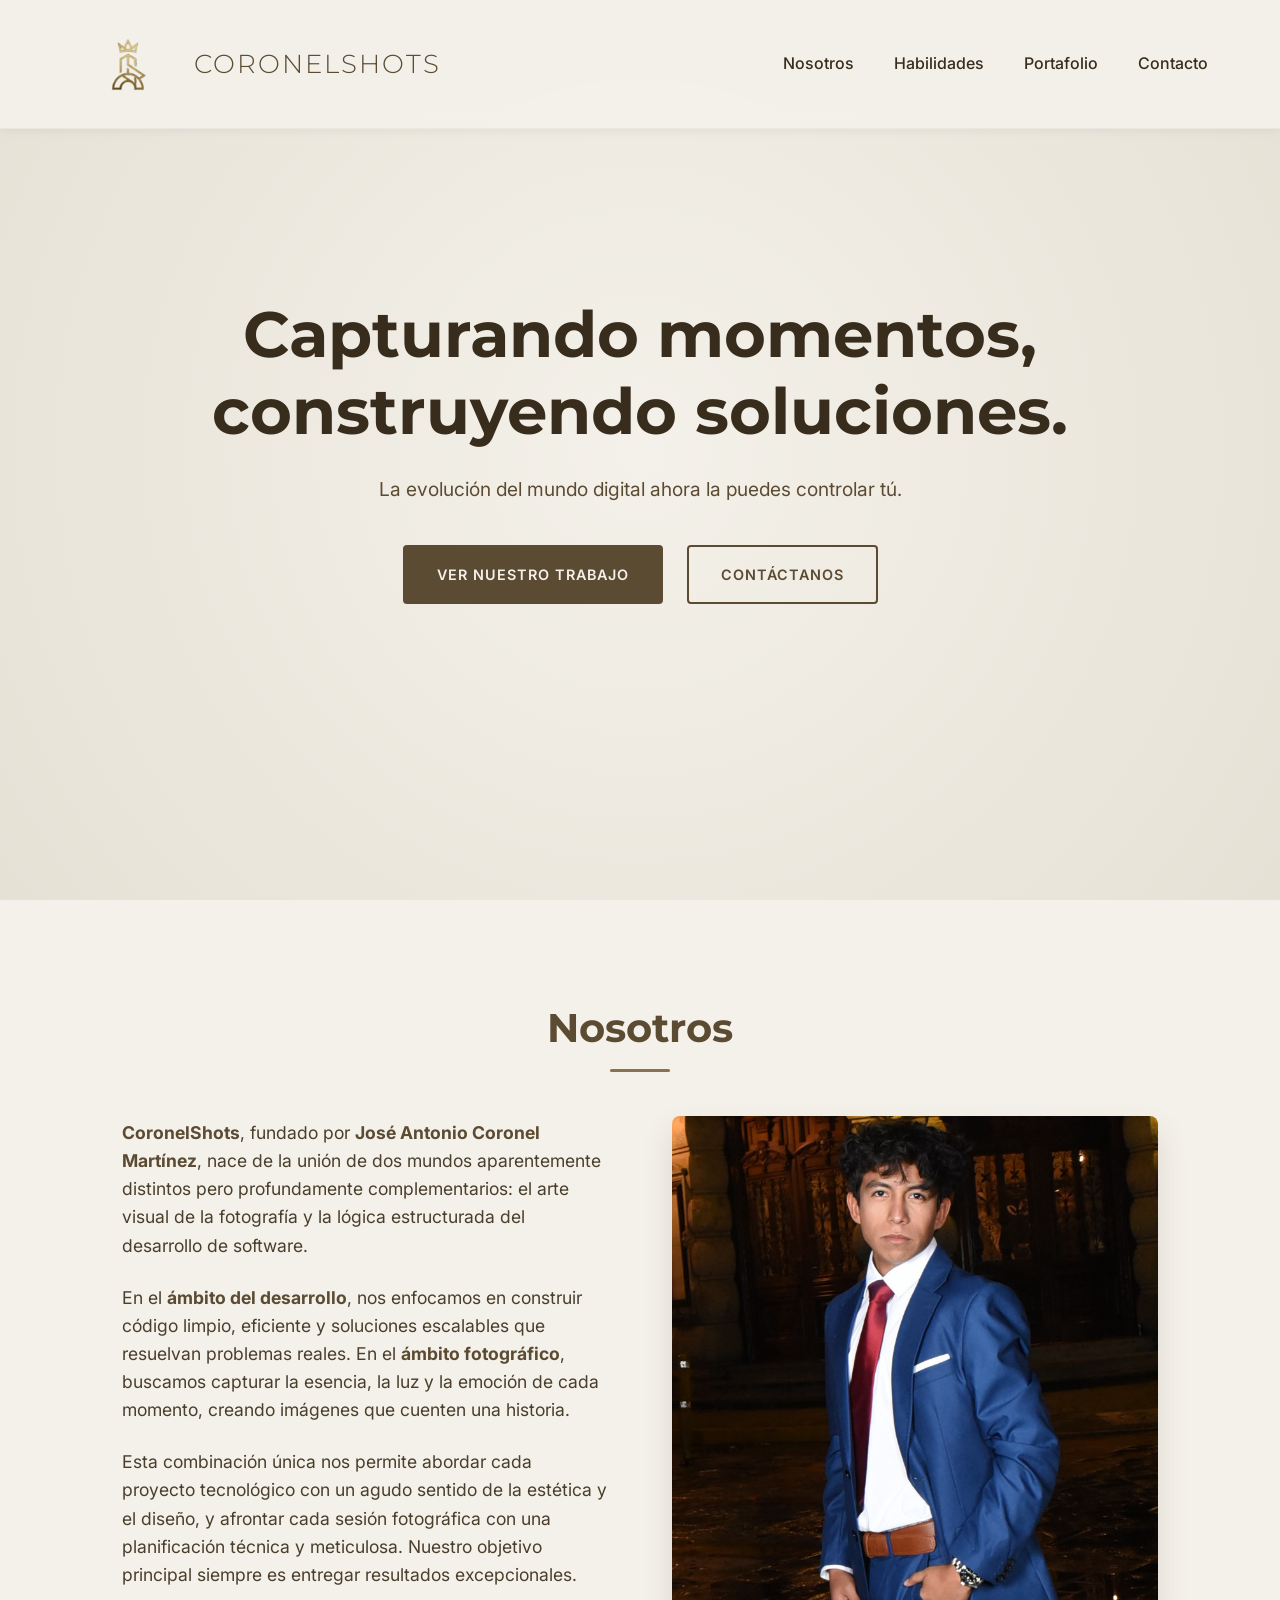
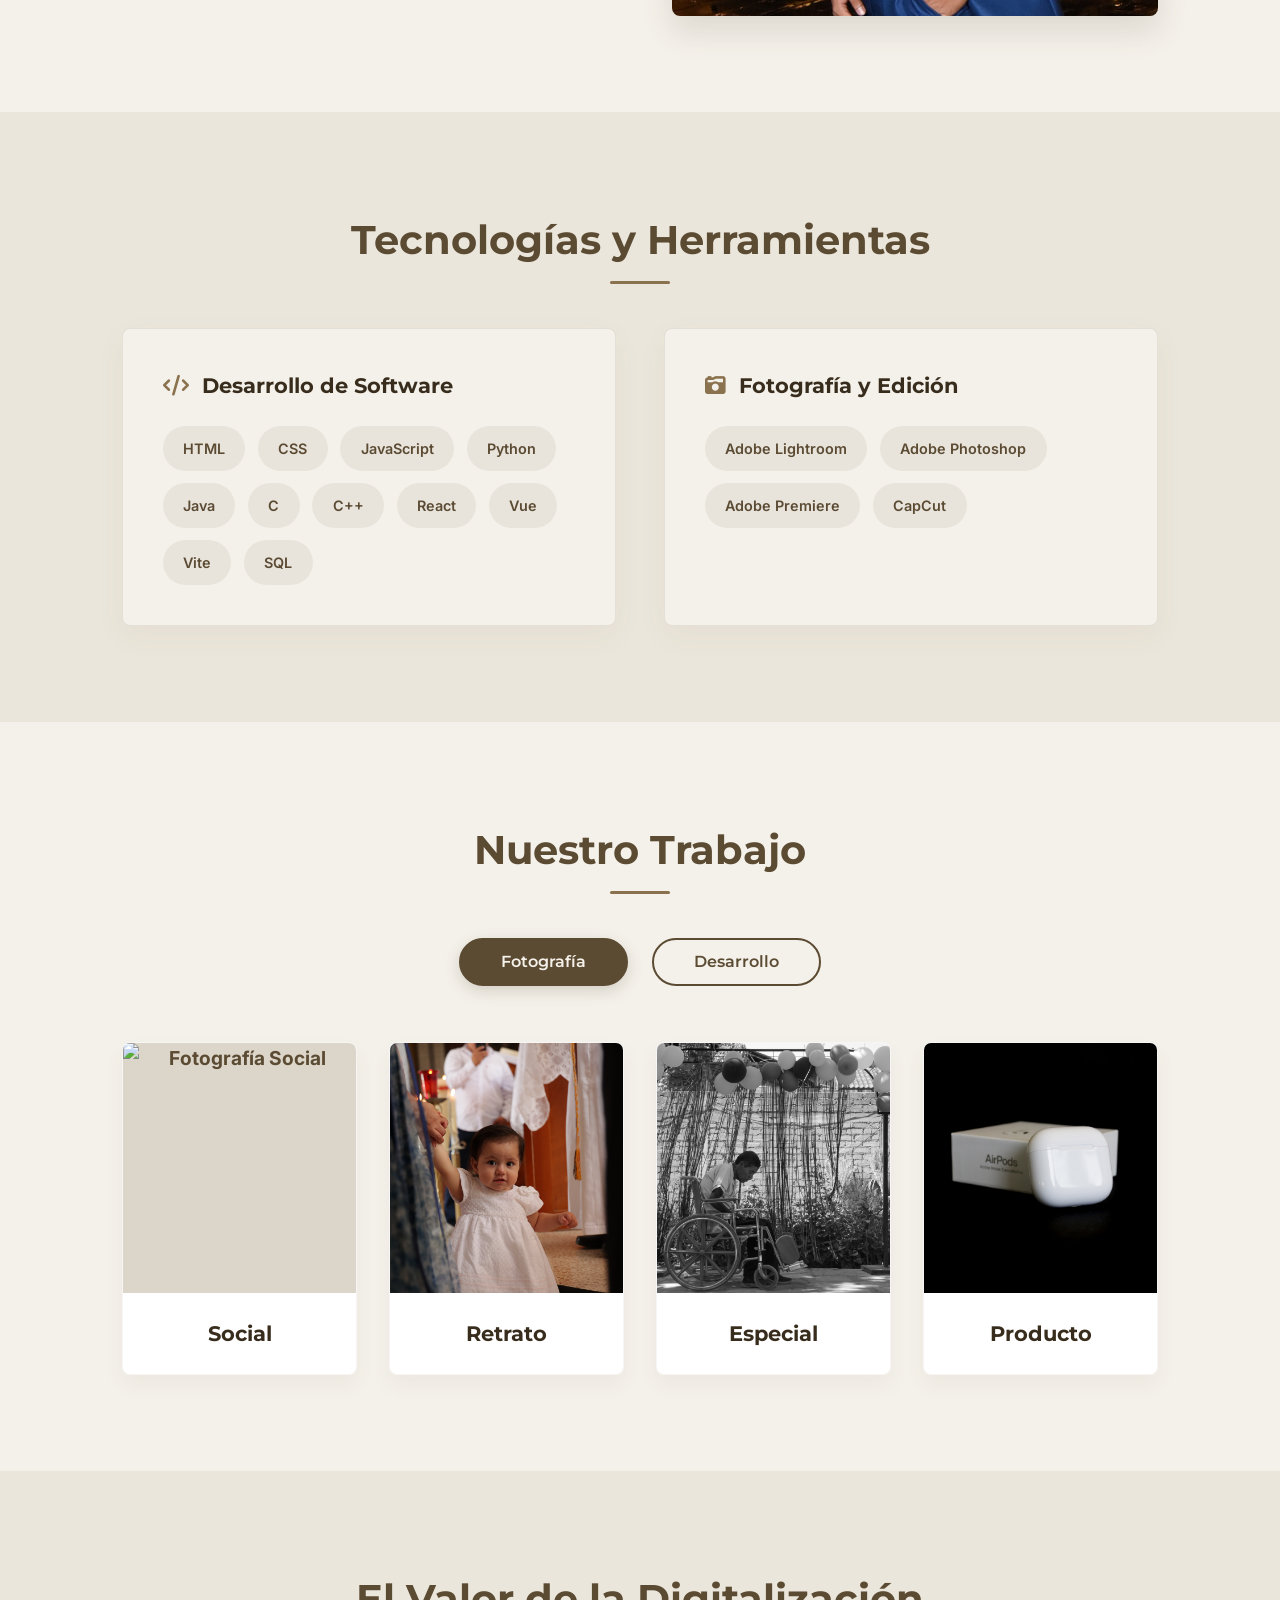
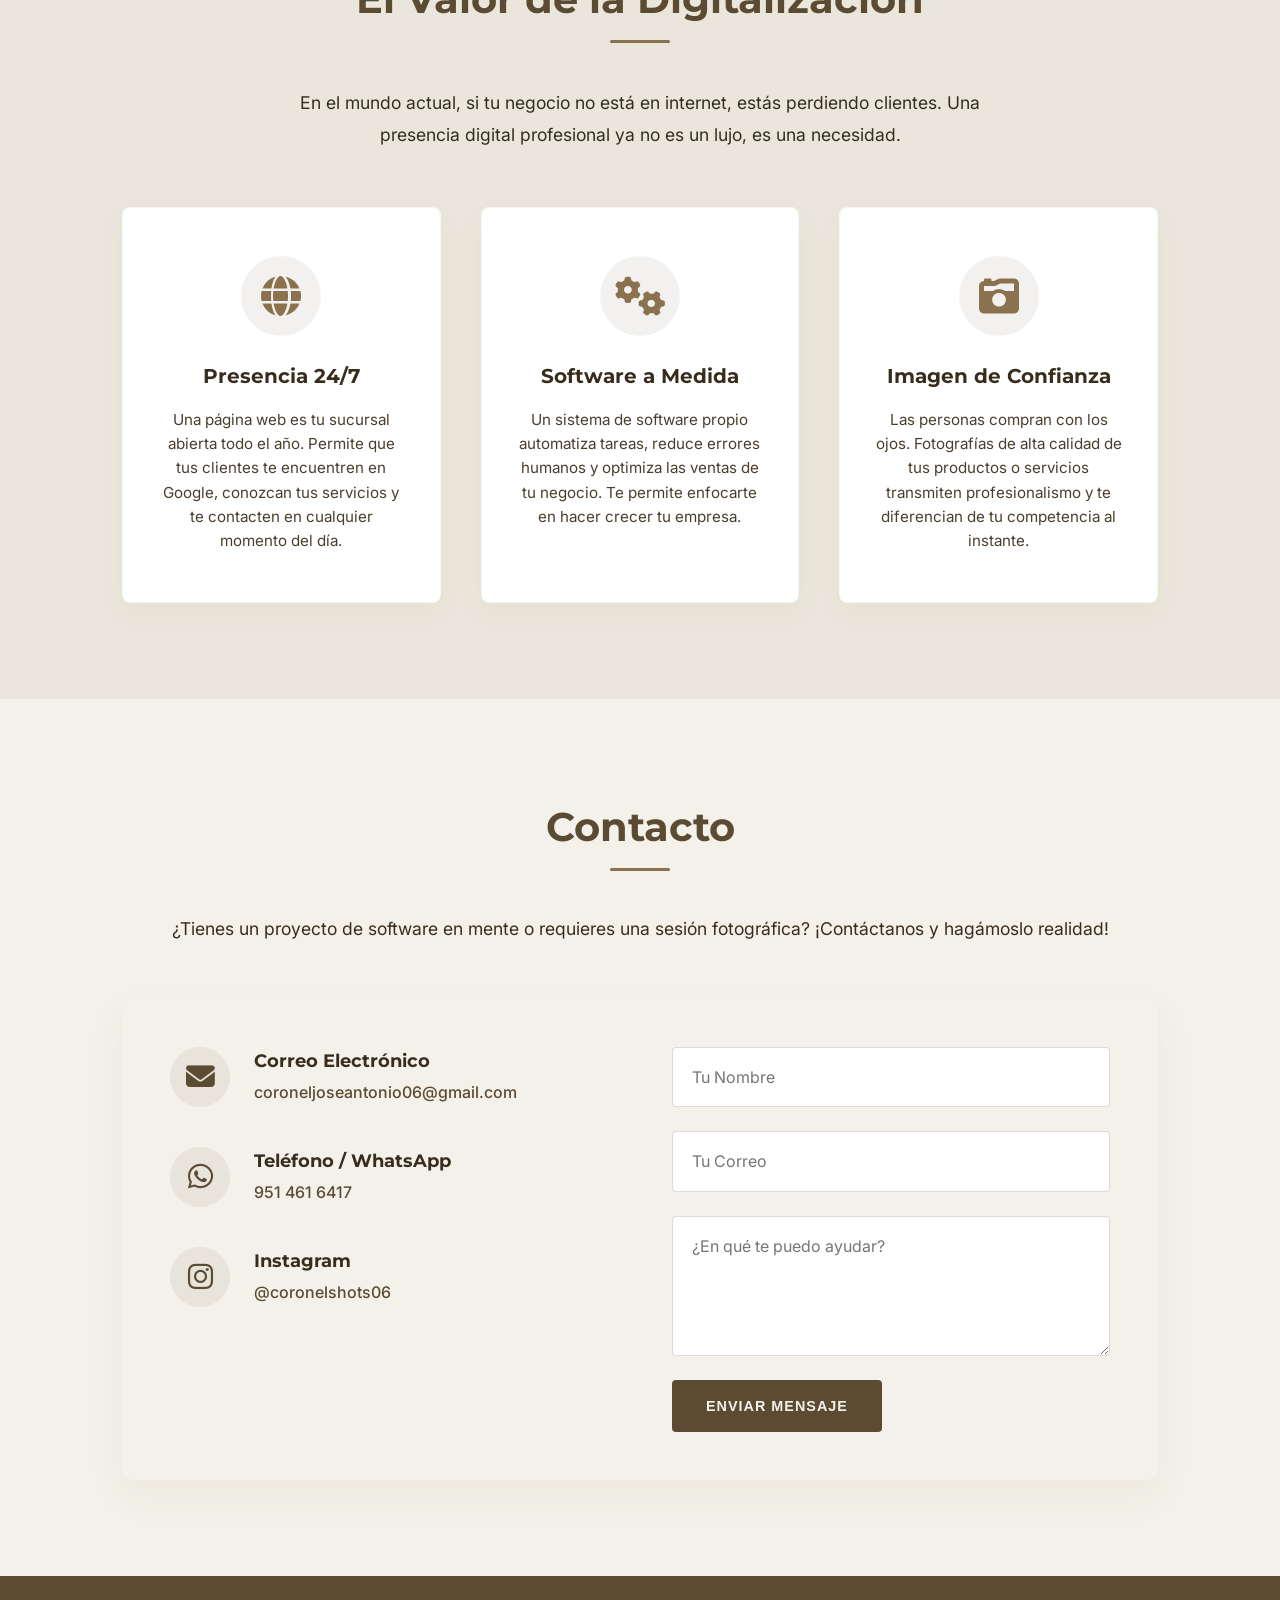
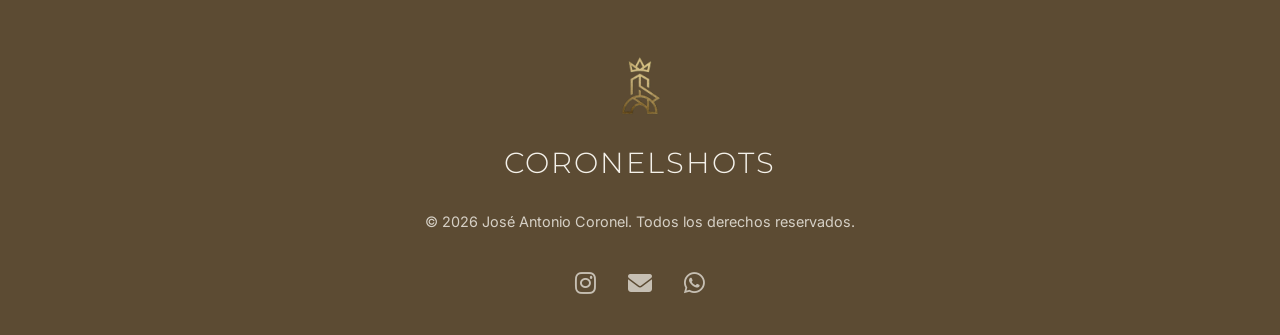
==== index.html @ cbdb560e "Cambio de lugar de secciones de foto" ====
<!DOCTYPE html>
<html lang="es">

<head>
    <meta charset="UTF-8">
    <meta name="viewport" content="width=device-width, initial-scale=1.0">
    <title>CoronelShots | Photography & Development</title>
    <meta name="description" content="Portafolio profesional de CoronelShots. Fotografía y Desarrollo de Software.">
    <!-- Google Fonts: Montserrat (Elegante para títulos) e Inter (Limpia para textos) -->
    <link
        href="https://fonts.googleapis.com/css2?family=Inter:wght@300;400;500;600&family=Montserrat:wght@400;500;600;700&display=swap"
        rel="stylesheet">
    <!-- FontAwesome para iconos -->
    <link rel="stylesheet" href="https://cdnjs.cloudflare.com/ajax/libs/font-awesome/6.4.0/css/all.min.css">
    <!-- Estilos personalizados -->
    <link rel="stylesheet" href="style.css">
</head>

<body>

    <!-- Navegación -->
    <nav id="navbar">
        <div class="nav-container">
            <a href="#home" class="logo" style="display: flex; align-items: center; gap: 10px;">
                <!-- Incrementé el tamaño de la imagen -->
                <img src="logo.png" alt="CoronelShots Logo" style="height: 80px;">
                <span>CORONEL<span style="font-weight: 300;">SHOTS</span></span>
            </a>
            <ul class="nav-links">
                <li><a href="#about">Nosotros</a></li>
                <li><a href="#skills">Habilidades</a></li>
                <li><a href="#portfolio">Portafolio</a></li>
                <li><a href="#contact">Contacto</a></li>
            </ul>
            <div class="hamburger">
                <i class="fas fa-bars"></i>
            </div>
        </div>
    </nav>

    <!-- Hero Section -->
    <header id="home" class="hero">
        <div class="hero-content fade-in">
            <h1>Capturando momentos, <br> construyendo soluciones.</h1>
            <p>La evolución del mundo digital ahora la puedes controlar tú.</p>
            <div class="hero-buttons">
                <a href="#portfolio" class="btn btn-primary">Ver nuestro trabajo</a>
                <a href="#contact" class="btn btn-outline">Contáctanos</a>
            </div>
        </div>
    </header>

    <!-- Nosotros -->
    <section id="about" class="section">
        <div class="container fade-in">
            <h2 class="section-title">Nosotros</h2>
            <div class="about-content">
                <div class="about-text">
                    <p><strong>CoronelShots</strong>, fundado por <strong>José Antonio Coronel Martínez</strong>, nace
                        de la unión de dos mundos aparentemente distintos pero profundamente complementarios: el arte
                        visual de la fotografía y la lógica estructurada del desarrollo de software.</p>
                    <p>En el <strong>ámbito del desarrollo</strong>, nos enfocamos en construir código limpio, eficiente
                        y soluciones escalables que resuelvan problemas reales. En el <strong>ámbito
                            fotográfico</strong>, buscamos capturar la esencia, la luz y la emoción de cada momento,
                        creando imágenes que cuenten una historia.</p>
                    <p>Esta combinación única nos permite abordar cada proyecto tecnológico con un agudo sentido de la
                        estética y el diseño, y afrontar cada sesión fotográfica con una planificación técnica y
                        meticulosa. Nuestro objetivo principal siempre es entregar resultados excepcionales.</p>
                </div>
                <div class="about-image">
                    <img src="perfil.JPG" alt="José Antonio Coronel - CoronelShots">
                </div>
            </div>
        </div>
    </section>

    <!-- Habilidades -->
    <section id="skills" class="section bg-light">
        <div class="container fade-in">
            <h2 class="section-title">Tecnologías y Herramientas</h2>
            <div class="skills-grid">

                <div class="skills-category">
                    <h3><i class="fas fa-code"></i> Desarrollo de Software</h3>
                    <div class="tags">
                        <span class="tag">HTML</span>
                        <span class="tag">CSS</span>
                        <span class="tag">JavaScript</span>
                        <span class="tag">Python</span>
                        <span class="tag">Java</span>
                        <span class="tag">C</span>
                        <span class="tag">C++</span>
                        <span class="tag">React</span>
                        <span class="tag">Vue</span>
                        <span class="tag">Vite</span>
                        <span class="tag">SQL</span>
                    </div>
                </div>

                <div class="skills-category">
                    <h3><i class="fas fa-camera-retro"></i> Fotografía y Edición</h3>
                    <div class="tags">
                        <span class="tag">Adobe Lightroom</span>
                        <span class="tag">Adobe Photoshop</span>
                        <span class="tag">Adobe Premiere</span>
                        <span class="tag">CapCut</span>
                    </div>
                </div>

            </div>
        </div>
    </section>

    <!-- Portafolio -->
    <section id="portfolio" class="section">
        <div class="container">
            <h2 class="section-title fade-in">Nuestro Trabajo</h2>

            <!-- Controles para alternar vista -->
            <div class="portfolio-tabs fade-in">
                <button class="tab-btn active" data-target="photo">Fotografía</button>
                <button class="tab-btn" data-target="dev">Desarrollo</button>
            </div>

            <!-- Galería de Fotografía (Categorías) -->
            <div class="portfolio-gallery fade-in visible" id="gallery-photo">
                <div class="photo-categories-grid">

                    <div class="category-card" onclick="openModal('social')">
                        <div class="category-img-placeholder" style="padding: 0;">
                            <img src="fotos/social/portada.jpg" alt="Fotografía Social"
                                style="width: 100%; height: 100%; object-fit: cover;">
                        </div>
                        <div class="category-info">
                            <h3>Social</h3>
                        </div>
                    </div>

                    <div class="category-card" onclick="openModal('retrato')">
                        <div class="category-img-placeholder" style="padding: 0;">
                            <img src="fotos/retrato/portada.jpg" alt="Fotografía de Retrato"
                                style="width: 100%; height: 100%; object-fit: cover;">
                        </div>
                        <div class="category-info">
                            <h3>Retrato</h3>
                        </div>
                    </div>

                    <div class="category-card" onclick="openModal('especial')">
                        <div class="category-img-placeholder" style="padding: 0;">
                            <img src="fotos/especial/portada.jpg" alt="Proyectos Especiales"
                                style="width: 100%; height: 100%; object-fit: cover;">
                        </div>
                        <div class="category-info">
                            <h3>Especial</h3>
                        </div>
                    </div>

                    <div class="category-card" onclick="openModal('producto')">
                        <div class="category-img-placeholder" style="padding: 0;">
                            <img src="fotos/producto/portada.jpg" alt="Fotografía de Producto"
                                style="width: 100%; height: 100%; object-fit: cover;">
                        </div>
                        <div class="category-info">
                            <h3>Producto</h3>
                        </div>
                    </div>

                </div>
            </div>

            <!-- Galería de Desarrollo de Software (Tarjetas) -->
            <div class="portfolio-gallery hidden" id="gallery-dev">
                <div class="projects-grid">

                    <div class="project-card">
                        <div class="project-img" style="height: 220px; overflow: hidden; background-color: #DCD6CA;">
                            <img src="proyectos/proyecto1.jpg" alt="Gestor del Ciclo Menstrual"
                                style="width: 100%; height: 100%; object-fit: cover;">
                        </div>
                        <div class="project-info">
                            <h3>MiAn</h3>
                            <p>Aplicación diseñada en Vue.js para ayudar a las usuarias a monitorear su ciclo menstrual
                                con predicciones y métricas de salud detalladas.</p>
                            <div class="project-tech">
                                <span>Vue.js</span><span>JavaScript</span><span>HTML/CSS</span><span>SQL</span>
                            </div>
                            <div class="project-links" style="margin-top: 15px;">
                                <a href="https://mi-an.vercel.app" target="_blank"
                                    style="color: var(--accent); font-weight: 600; text-decoration: none;"><i
                                        class="fas fa-external-link-alt"></i> Link al proyecto</a>
                            </div>
                        </div>
                    </div>

                    <div class="project-card">
                        <div class="project-img" style="height: 220px; overflow: hidden; background-color: #DCD6CA;">
                            <img src="proyectos/proyecto2.jpg" alt="MoneyGestor"
                                style="width: 100%; height: 100%; object-fit: cover;">
                        </div>
                        <div class="project-info">
                            <h3>MoneyGestor</h3>
                            <p>Progressive Web App (PWA) desarrollada para llevar un control eficiente de los gastos y
                                préstamos dentro del hogar, permitiendo un acceso rápido desde cualquier dispositivo.
                            </p>
                            <div class="project-tech">
                                <span>Vue 3</span><span>Vite</span><span>PWA</span><span>SQL</span>
                            </div>
                            <div class="project-links" style="margin-top: 15px;">
                                <a href="https://money-gestor.vercel.app" target="_blank"
                                    style="color: var(--accent); font-weight: 600; text-decoration: none;"><i
                                        class="fas fa-external-link-alt"></i> Ver Proyecto</a>
                            </div>
                        </div>
                    </div>

                    <div class="project-card">
                        <div class="project-img" style="height: 220px; overflow: hidden; background-color: #DCD6CA;">
                            <img src="proyectos/proyecto3.jpg" alt="Análisis de Datos"
                                style="width: 100%; height: 100%; object-fit: cover;">
                        </div>
                        <div class="project-info">
                            <h3>Análisis de Datos Financieros</h3>
                            <p>Plataforma multiplataforma desarrollada para un fondo de inversión, diseñada para el
                                análisis complejo de datos financieros y optimización en la toma de decisiones.</p>
                            <div class="project-tech">
                                <span>Python</span><span>SQL</span><span>Vue</span><span>Flutter</span><span>JavaScript</span><span>HTML/CSS</span>
                            </div>
                            <div class="project-links" style="margin-top: 15px;">
                                <span style="color: var(--text-secondary); font-weight: 600;"><i
                                        class="fas fa-lock"></i> Proyecto Privado / Confidencial</span>
                            </div>
                        </div>
                    </div>

                </div>
            </div>

        </div>
    </section>

    <!-- Beneficios / Presencia Digital -->
    <section id="benefits" class="section bg-light">
        <div class="container fade-in">
            <h2 class="section-title">El Valor de la Digitalización</h2>
            <p class="benefits-subtitle">En el mundo actual, si tu negocio no está en internet, estás perdiendo
                clientes. Una presencia digital profesional ya no es un lujo, es una necesidad.</p>

            <div class="benefits-grid">
                <div class="benefit-card">
                    <i class="fas fa-globe"></i>
                    <h3>Presencia 24/7</h3>
                    <p>Una página web es tu sucursal abierta todo el año. Permite que tus clientes te encuentren en
                        Google, conozcan tus servicios y te contacten en cualquier momento del día.</p>
                </div>

                <div class="benefit-card">
                    <i class="fas fa-cogs"></i>
                    <h3>Software a Medida</h3>
                    <p>Un sistema de software propio automatiza tareas, reduce errores humanos y optimiza las ventas de
                        tu negocio. Te permite enfocarte en hacer crecer tu empresa.</p>
                </div>

                <div class="benefit-card">
                    <i class="fas fa-camera-retro"></i>
                    <h3>Imagen de Confianza</h3>
                    <p>Las personas compran con los ojos. Fotografías de alta calidad de tus productos o servicios
                        transmiten profesionalismo y te diferencian de tu competencia al instante.</p>
                </div>
            </div>
        </div>
    </section>

    <!-- Contacto -->
    <section id="contact" class="section">
        <div class="container fade-in">
            <h2 class="section-title">Contacto</h2>
            <p class="contact-subtitle">¿Tienes un proyecto de software en mente o requieres una sesión fotográfica?
                ¡Contáctanos y hagámoslo realidad!</p>

            <div class="contact-wrapper">
                <!-- Información de contacto -->
                <div class="contact-info">
                    <div class="contact-item">
                        <i class="fas fa-envelope"></i>
                        <div>
                            <h4>Correo Electrónico</h4>
                            <a href="mailto:coroneljoseantonio06@gmail.com">coroneljoseantonio06@gmail.com</a>
                        </div>
                    </div>

                    <div class="contact-item">
                        <i class="fab fa-whatsapp"></i>
                        <div>
                            <h4>Teléfono / WhatsApp</h4>
                            <a href="https://wa.me/529514616417" target="_blank">951 461 6417</a>
                        </div>
                    </div>

                    <div class="contact-item">
                        <i class="fab fa-instagram"></i>
                        <div>
                            <h4>Instagram</h4>
                            <a href="https://instagram.com/coronelshots06" target="_blank">@coronelshots06</a>
                        </div>
                    </div>
                </div>

                <!-- Formulario (Usando JavaScript para abrir tu cliente de correo) -->
                <form class="contact-form" id="contactForm">
                    <input type="text" id="form-name" placeholder="Tu Nombre" required>
                    <input type="email" id="form-email" placeholder="Tu Correo" required>
                    <textarea id="form-message" rows="5" placeholder="¿En qué te puedo ayudar?" required></textarea>
                    <button type="submit" class="btn btn-primary">Enviar Mensaje</button>
                </form>
            </div>
        </div>
    </section>

    <!-- Footer -->
    <footer>
        <div class="container">
            <a href="#home" class="footer-logo"
                style="display: flex; flex-direction: column; align-items: center; gap: 10px;">
                <img src="logo.png" alt="CoronelShots Logo" style="height: 90px; margin: 0 auto; display: block;">
                <span>CORONEL<span style="font-weight: 300;">SHOTS</span></span>
            </a>
            <p>&copy; <span id="year"></span> José Antonio Coronel. Todos los derechos reservados.</p>
            <div class="footer-socials">
                <a href="https://instagram.com/coronelshots06" target="_blank"><i class="fab fa-instagram"></i></a>
                <a href="mailto:coroneljoseantonio06@gmail.com"><i class="fas fa-envelope"></i></a>
                <a href="https://wa.me/529514616417" target="_blank"><i class="fab fa-whatsapp"></i></a>
            </div>
        </div>
    </footer>

    <!-- Modal para Carruseles de Fotos -->
    <div id="photoModal" class="modal">
        <span class="close-modal" onclick="closeModal()">&times;</span>
        <div class="modal-content">

            <!-- Carrusel Social -->
            <div id="carousel-social" class="carousel-container hidden">
                <div class="carousel-slide active"><img src="fotos/social/portada.jpg" alt="Social Portada"
                        style="max-width: 100%; max-height: 100%; object-fit: contain;"></div>
                <div class="carousel-slide"><img src="fotos/social/1.jpg" alt="Social 1"
                        style="max-width: 100%; max-height: 100%; object-fit: contain;"></div>
                <div class="carousel-slide"><img src="fotos/social/2.jpg" alt="Social 2"
                        style="max-width: 100%; max-height: 100%; object-fit: contain;"></div>
                <div class="carousel-slide"><img src="fotos/social/3.jpg" alt="Social 3"
                        style="max-width: 100%; max-height: 100%; object-fit: contain;"></div>
                <div class="carousel-slide"><img src="fotos/social/4.jpg" alt="Social 4"
                        style="max-width: 100%; max-height: 100%; object-fit: contain;"></div>
                <div class="carousel-slide"><img src="fotos/social/5.jpg" alt="Social 5"
                        style="max-width: 100%; max-height: 100%; object-fit: contain;"></div>
                <div class="carousel-slide"><img src="fotos/social/6.jpg" alt="Social 6"
                        style="max-width: 100%; max-height: 100%; object-fit: contain;"></div>
                <a class="prev" onclick="changeSlide(-1, 'social')">&#10094;</a>
                <a class="next" onclick="changeSlide(1, 'social')">&#10095;</a>
            </div>

            <!-- Carrusel Retrato -->
            <div id="carousel-retrato" class="carousel-container hidden">
                <div class="carousel-slide active"><img src="fotos/retrato/portada.jpg" alt="Retrato Portada"
                        style="max-width: 100%; max-height: 100%; object-fit: contain;"></div>
                <div class="carousel-slide"><img src="fotos/retrato/1.jpg" alt="Retrato 1"
                        style="max-width: 100%; max-height: 100%; object-fit: contain;"></div>
                <div class="carousel-slide"><img src="fotos/retrato/2.jpg" alt="Retrato 2"
                        style="max-width: 100%; max-height: 100%; object-fit: contain;"></div>
                <div class="carousel-slide"><img src="fotos/retrato/3.jpg" alt="Retrato 3"
                        style="max-width: 100%; max-height: 100%; object-fit: contain;"></div>
                <div class="carousel-slide"><img src="fotos/retrato/4.jpg" alt="Retrato 4"
                        style="max-width: 100%; max-height: 100%; object-fit: contain;"></div>
                <div class="carousel-slide"><img src="fotos/retrato/5.jpg" alt="Retrato 5"
                        style="max-width: 100%; max-height: 100%; object-fit: contain;"></div>
                <div class="carousel-slide"><img src="fotos/retrato/6.jpg" alt="Retrato 6"
                        style="max-width: 100%; max-height: 100%; object-fit: contain;"></div>
                <a class="prev" onclick="changeSlide(-1, 'retrato')">&#10094;</a>
                <a class="next" onclick="changeSlide(1, 'retrato')">&#10095;</a>
            </div>

            <!-- Carrusel Producto -->
            <div id="carousel-producto" class="carousel-container hidden">
                <div class="carousel-slide active">
                    <img src="fotos/producto/portada.jpg" alt="Producto Portada"
                        style="max-width: 100%; max-height: 100%; object-fit: contain;">
                </div>
                <div class="carousel-slide">
                    <img src="fotos/producto/1.jpg" alt="Producto 1"
                        style="max-width: 100%; max-height: 100%; object-fit: contain;">
                </div>
                <div class="carousel-slide">
                    <img src="fotos/producto/2.jpg" alt="Producto 2"
                        style="max-width: 100%; max-height: 100%; object-fit: contain;">
                </div>
                <div class="carousel-slide">
                    <img src="fotos/producto/3.jpg" alt="Producto 3"
                        style="max-width: 100%; max-height: 100%; object-fit: contain;">
                </div>
                <div class="carousel-slide">
                    <img src="fotos/producto/4.jpg" alt="Producto 4"
                        style="max-width: 100%; max-height: 100%; object-fit: contain;">
                </div>
                <div class="carousel-slide">
                    <img src="fotos/producto/5.jpg" alt="Producto 5"
                        style="max-width: 100%; max-height: 100%; object-fit: contain;">
                </div>
                <div class="carousel-slide">
                    <img src="fotos/producto/6.jpg" alt="Producto 6"
                        style="max-width: 100%; max-height: 100%; object-fit: contain;">
                </div>
                <a class="prev" onclick="changeSlide(-1, 'producto')">&#10094;</a>
                <a class="next" onclick="changeSlide(1, 'producto')">&#10095;</a>
            </div>

            <!-- Carrusel Especial -->
            <div id="carousel-especial" class="carousel-container hidden">
                <div class="carousel-slide active"><img src="fotos/especial/portada.jpg" alt="Especial Portada"
                        style="max-width: 100%; max-height: 100%; object-fit: contain;"></div>
                <div class="carousel-slide"><img src="fotos/especial/1.jpg" alt="Especial 1"
                        style="max-width: 100%; max-height: 100%; object-fit: contain;"></div>
                <div class="carousel-slide"><img src="fotos/especial/2.jpg" alt="Especial 2"
                        style="max-width: 100%; max-height: 100%; object-fit: contain;"></div>
                <div class="carousel-slide"><img src="fotos/especial/3.jpg" alt="Especial 3"
                        style="max-width: 100%; max-height: 100%; object-fit: contain;"></div>
                <div class="carousel-slide"><img src="fotos/especial/4.jpg" alt="Especial 4"
                        style="max-width: 100%; max-height: 100%; object-fit: contain;"></div>
                <div class="carousel-slide"><img src="fotos/especial/5.jpg" alt="Especial 5"
                        style="max-width: 100%; max-height: 100%; object-fit: contain;"></div>
                <div class="carousel-slide"><img src="fotos/especial/6.jpg" alt="Especial 6"
                        style="max-width: 100%; max-height: 100%; object-fit: contain;"></div>
                <a class="prev" onclick="changeSlide(-1, 'especial')">&#10094;</a>
                <a class="next" onclick="changeSlide(1, 'especial')">&#10095;</a>
            </div>

        </div>
    </div>

    <script src="script.js"></script>
</body>

</html>
---- style.css ----
/* Variables Globales basadas en el Logo */
:root {
    --bg-main: #F4F1EA; /* Beige/Crema claro para el fondo */
    --bg-alt: #EBE6DB; /* Un crema ligeramente más oscuro para alternar secciones */
    --text-primary: #382D1D; /* Café oscuro casi negro para mejor lectura */
    --text-secondary: #5C4B33; /* El color bronce/oliva de tu logo original */
    --accent: #8A724E; /* Tono más claro del bronce para hovers y detalles */
    --white: #FFFFFF;
    --transition: all 0.3s ease-in-out;
}

/* Reset Básico */
* {
    margin: 0;
    padding: 0;
    box-sizing: border-box;
    scroll-behavior: smooth; /* Para el scroll fluido en la navegación */
}

body {
    font-family: 'Inter', sans-serif;
    background-color: var(--bg-main);
    color: var(--text-primary);
    line-height: 1.6;
    overflow-x: hidden;
}

a {
    text-decoration: none;
    color: inherit;
    transition: var(--transition);
}

ul {
    list-style: none;
}

/* Tipografía */
h1, h2, h3, h4 {
    font-family: 'Montserrat', sans-serif;
    font-weight: 700;
    color: var(--text-secondary);
}

.section-title {
    font-size: 2.5rem;
    text-align: center;
    margin-bottom: 3.5rem;
    position: relative;
    color: var(--text-secondary);
}

.section-title::after {
    content: '';
    position: absolute;
    bottom: -12px;
    left: 50%;
    transform: translateX(-50%);
    width: 60px;
    height: 3px;
    background-color: var(--accent);
    border-radius: 2px;
}

/* Layout y Contenedores */
.container {
    max-width: 1100px;
    margin: 0 auto;
    padding: 0 2rem;
}

.section {
    padding: 6rem 0;
}

.bg-light {
    background-color: var(--bg-alt);
}

/* Sistema de Botones */
.btn {
    display: inline-block;
    padding: 1rem 2rem;
    border-radius: 4px;
    font-weight: 600;
    cursor: pointer;
    border: 2px solid transparent;
    transition: var(--transition);
    letter-spacing: 1px;
    text-transform: uppercase;
    font-size: 0.9rem;
}

.btn-primary {
    background-color: var(--text-secondary);
    color: var(--bg-main);
}

.btn-primary:hover {
    background-color: var(--text-primary);
    transform: translateY(-3px);
    box-shadow: 0 10px 20px rgba(92, 75, 51, 0.2);
}

.btn-outline {
    background-color: transparent;
    border-color: var(--text-secondary);
    color: var(--text-secondary);
}

.btn-outline:hover {
    background-color: var(--text-secondary);
    color: var(--bg-main);
    transform: translateY(-3px);
}

/* =========================================
   Barra de Navegación (Navbar)
   ========================================= */
#navbar {
    position: fixed;
    top: 0;
    width: 100%;
    background-color: rgba(244, 241, 234, 0.95);
    backdrop-filter: blur(10px);
    z-index: 1000;
    transition: var(--transition);
    border-bottom: 1px solid rgba(92, 75, 51, 0.05);
}

.nav-container {
    display: flex;
    justify-content: space-between;
    align-items: center;
    max-width: 1200px;
    margin: 0 auto;
    padding: 1.5rem 2rem;
    transition: var(--transition);
}

.logo {
    font-family: 'Montserrat', sans-serif;
    font-size: 1.6rem;
    font-weight: 700;
    letter-spacing: 2px;
    color: var(--text-secondary);
}

.logo span {
    font-weight: 300;
}

.nav-links {
    display: flex;
    gap: 2.5rem;
}

.nav-links a {
    font-weight: 500;
    font-size: 1rem;
    position: relative;
    color: var(--text-primary);
}

.nav-links a::after {
    content: '';
    position: absolute;
    bottom: -5px;
    left: 0;
    width: 0%;
    height: 2px;
    background-color: var(--accent);
    transition: var(--transition);
}

.nav-links a:hover::after {
    width: 100%;
}

.hamburger {
    display: none;
    font-size: 1.5rem;
    cursor: pointer;
    color: var(--text-secondary);
}

/* =========================================
   Sección Hero (Inicio)
   ========================================= */
.hero {
    height: 100vh;
    display: flex;
    align-items: center;
    justify-content: center;
    text-align: center;
    padding: 0 2rem;
    /* Un gradiente sutil simulando iluminación */
    background: radial-gradient(circle at center, var(--bg-main) 0%, #E6E1D5 100%);
}

.hero-content h1 {
    font-family: 'Montserrat', sans-serif;
    font-size: 4rem;
    line-height: 1.2;
    margin-bottom: 1.5rem;
    color: var(--text-primary);
}

.hero-content p {
    font-size: 1.2rem;
    margin-bottom: 2.5rem;
    color: var(--text-secondary);
    max-width: 600px;
    margin-left: auto;
    margin-right: auto;
}

.hero-buttons {
    display: flex;
    gap: 1.5rem;
    justify-content: center;
}

/* =========================================
   Sección Sobre Mí
   ========================================= */
.about-content {
    display: grid;
    grid-template-columns: 1fr 1fr;
    gap: 4rem;
    align-items: center;
}

.about-text p {
    margin-bottom: 1.5rem;
    font-size: 1.1rem;
    color: #4A3E2D;
}

.about-text strong {
    color: var(--text-secondary);
}

.about-image-placeholder {
    background-color: #DCD6CA;
    height: 500px;
    border-radius: 8px;
    display: flex;
    align-items: center;
    justify-content: center;
    text-align: center;
    color: var(--text-secondary);
    font-weight: 600;
    font-size: 1.2rem;
    border: 2px dashed var(--accent);
    box-shadow: 0 20px 40px rgba(0,0,0,0.05);
}

.about-image {
    height: 500px;
    width: 100%;
}

.about-image img {
    width: 100%;
    height: 100%;
    object-fit: cover;
    border-radius: 8px;
    box-shadow: 0 15px 30px rgba(92, 75, 51, 0.15);
}

.about-image-placeholder small {
    font-weight: 400;
    font-size: 0.9rem;
    opacity: 0.8;
}

/* =========================================
   Sección Habilidades (Skills)
   ========================================= */
.skills-grid {
    display: grid;
    grid-template-columns: 1fr 1fr;
    gap: 3rem;
}

.skills-category {
    background-color: var(--bg-main);
    padding: 2.5rem;
    border-radius: 8px;
    box-shadow: 0 10px 30px rgba(92, 75, 51, 0.05);
    border: 1px solid rgba(92, 75, 51, 0.1);
}

.skills-category h3 {
    margin-bottom: 1.5rem;
    font-size: 1.3rem;
    display: flex;
    align-items: center;
    gap: 0.8rem;
    color: var(--text-primary);
}

.skills-category h3 i {
    color: var(--accent);
}

.tags {
    display: flex;
    flex-wrap: wrap;
    gap: 0.8rem;
}

.tag {
    background-color: rgba(92, 75, 51, 0.08);
    color: var(--text-secondary);
    padding: 0.6rem 1.2rem;
    border-radius: 50px;
    font-size: 0.9rem;
    font-weight: 600;
    transition: var(--transition);
    border: 1px solid transparent;
}

.tag:hover {
    background-color: var(--text-secondary);
    color: var(--bg-main);
    transform: translateY(-3px);
    box-shadow: 0 5px 15px rgba(92, 75, 51, 0.15);
}

/* =========================================
   Sección Portafolio
   ========================================= */
.portfolio-tabs {
    display: flex;
    justify-content: center;
    gap: 1.5rem;
    margin-bottom: 3.5rem;
}

.tab-btn {
    background: transparent;
    border: 2px solid var(--text-secondary);
    padding: 0.8rem 2.5rem;
    color: var(--text-secondary);
    font-family: 'Montserrat', sans-serif;
    font-weight: 600;
    font-size: 1rem;
    border-radius: 50px;
    cursor: pointer;
    transition: var(--transition);
}

.tab-btn.active, .tab-btn:hover {
    background-color: var(--text-secondary);
    color: var(--bg-main);
    box-shadow: 0 5px 15px rgba(92, 75, 51, 0.2);
}

.hidden {
    display: none !important;
}

/* Categorías de Fotografía */
.photo-categories-grid {
    display: grid;
    grid-template-columns: repeat(auto-fit, minmax(220px, 1fr));
    gap: 2rem;
}

.category-card {
    background-color: var(--white);
    border-radius: 8px;
    overflow: hidden;
    box-shadow: 0 10px 20px rgba(92, 75, 51, 0.05);
    cursor: pointer;
    transition: var(--transition);
    border: 1px solid rgba(92, 75, 51, 0.05);
}

.category-card:hover {
    transform: translateY(-5px);
    box-shadow: 0 15px 30px rgba(92, 75, 51, 0.15);
}

.category-img-placeholder {
    height: 250px;
    background-color: #DCD6CA;
    display: flex;
    flex-direction: column;
    align-items: center;
    justify-content: center;
    text-align: center;
    color: var(--text-secondary);
    font-weight: 700;
    font-size: 1.2rem;
}

.category-img-placeholder small {
    font-weight: 400;
    font-size: 0.9rem;
    margin-top: 5px;
}

.category-info {
    padding: 1.5rem;
    text-align: center;
}

.category-info h3 {
    margin: 0;
    font-size: 1.3rem;
    color: var(--text-primary);
}

/* Galería Desarrollo (Tarjetas) */
.projects-grid {
    display: grid;
    grid-template-columns: repeat(auto-fit, minmax(300px, 1fr));
    gap: 2.5rem;
}

.project-card {
    background-color: var(--bg-main);
    border-radius: 8px;
    overflow: hidden;
    box-shadow: 0 10px 25px rgba(92, 75, 51, 0.08);
    transition: var(--transition);
    border: 1px solid rgba(92, 75, 51, 0.05);
}

.project-card:hover {
    transform: translateY(-10px);
    box-shadow: 0 20px 40px rgba(92, 75, 51, 0.15);
}

.project-img-placeholder {
    height: 220px;
    background-color: #DCD6CA;
    border-bottom: 2px solid rgba(92, 75, 51, 0.1);
    display: flex;
    align-items: center;
    justify-content: center;
    text-align: center;
    color: var(--text-secondary);
    font-weight: 700;
    font-size: 1.2rem;
}

.project-img-placeholder small {
    font-weight: 400;
    font-size: 0.9rem;
    display: block;
    margin-top: 5px;
}

.project-info {
    padding: 1.8rem;
}

.project-info h3 {
    margin-bottom: 0.8rem;
    font-size: 1.3rem;
    color: var(--text-primary);
}

.project-info p {
    font-size: 0.95rem;
    margin-bottom: 1.5rem;
    color: #4A3E2D;
}

.project-tech {
    display: flex;
    flex-wrap: wrap;
    gap: 0.5rem;
}

.project-tech span {
    font-size: 0.8rem;
    background-color: rgba(92, 75, 51, 0.1);
    padding: 0.3rem 0.8rem;
    border-radius: 4px;
    color: var(--text-secondary);
    font-weight: 600;
}

/* =========================================
   Sección Beneficios / Digitalización
   ========================================= */
.benefits-subtitle {
    text-align: center;
    max-width: 750px;
    margin: 0 auto 3.5rem auto;
    font-size: 1.1rem;
    color: var(--text-primary);
    line-height: 1.8;
}

.benefits-grid {
    display: grid;
    grid-template-columns: repeat(auto-fit, minmax(280px, 1fr));
    gap: 2.5rem;
}

.benefit-card {
    background-color: var(--white);
    padding: 3rem 2rem;
    border-radius: 8px;
    text-align: center;
    box-shadow: 0 10px 30px rgba(92, 75, 51, 0.04);
    border: 1px solid rgba(92, 75, 51, 0.05);
    transition: var(--transition);
}

.benefit-card:hover {
    transform: translateY(-10px);
    box-shadow: 0 20px 40px rgba(92, 75, 51, 0.12);
    border-color: rgba(92, 75, 51, 0.15);
}

.benefit-card i {
    font-size: 2.5rem;
    color: var(--accent);
    margin-bottom: 1.5rem;
    background-color: rgba(92, 75, 51, 0.08);
    width: 80px;
    height: 80px;
    display: inline-flex;
    align-items: center;
    justify-content: center;
    border-radius: 50%;
    transition: var(--transition);
}

.benefit-card:hover i {
    background-color: var(--text-secondary);
    color: var(--bg-main);
    transform: scale(1.1) rotate(5deg);
}

.benefit-card h3 {
    margin-bottom: 1rem;
    color: var(--text-primary);
    font-size: 1.25rem;
}

.benefit-card p {
    color: #4A3E2D;
    font-size: 0.95rem;
    line-height: 1.6;
}

/* =========================================
   Sección Contacto
   ========================================= */
.contact-subtitle {
    text-align: center;
    margin-bottom: 3.5rem;
    font-size: 1.1rem;
    color: var(--text-primary);
}

.contact-wrapper {
    display: grid;
    grid-template-columns: 1fr 1fr;
    gap: 4rem;
    background-color: var(--bg-main);
    padding: 3rem;
    border-radius: 12px;
    box-shadow: 0 15px 40px rgba(92, 75, 51, 0.05);
}

.contact-info {
    display: flex;
    flex-direction: column;
    gap: 2.5rem;
}

.contact-item {
    display: flex;
    align-items: center;
    gap: 1.5rem;
}

.contact-item i {
    font-size: 1.8rem;
    color: var(--text-secondary);
    background-color: rgba(92, 75, 51, 0.08);
    width: 60px;
    height: 60px;
    display: flex;
    align-items: center;
    justify-content: center;
    border-radius: 50%;
    transition: var(--transition);
}

.contact-item:hover i {
    background-color: var(--text-secondary);
    color: var(--bg-main);
    transform: scale(1.1);
}

.contact-item h4 {
    margin-bottom: 0.3rem;
    font-size: 1.1rem;
    color: var(--text-primary);
}

.contact-item a {
    color: var(--text-secondary);
    font-weight: 500;
}

.contact-item a:hover {
    color: var(--accent);
}

.contact-form {
    display: flex;
    flex-direction: column;
    gap: 1.5rem;
}

.contact-form input, .contact-form textarea {
    width: 100%;
    padding: 1.2rem;
    border: 1px solid rgba(92, 75, 51, 0.2);
    border-radius: 4px;
    background-color: var(--white);
    font-family: 'Inter', sans-serif;
    color: var(--text-primary);
    font-size: 1rem;
    transition: var(--transition);
}

.contact-form input:focus, .contact-form textarea:focus {
    outline: none;
    border-color: var(--text-secondary);
    box-shadow: 0 0 0 3px rgba(92, 75, 51, 0.1);
}

.contact-form .btn {
    align-self: flex-start;
}

/* =========================================
   Footer
   ========================================= */
footer {
    background-color: var(--text-secondary);
    color: var(--bg-main);
    padding: 4rem 0 2rem;
    text-align: center;
}

.footer-logo {
    font-family: 'Montserrat', sans-serif;
    display: block;
    font-size: 1.8rem;
    font-weight: 700;
    letter-spacing: 2px;
    margin-bottom: 1.5rem;
    color: var(--bg-main);
}

.footer-logo span {
    font-weight: 300;
}

footer p {
    opacity: 0.8;
    margin-bottom: 2rem;
    font-size: 0.9rem;
}

.footer-socials {
    display: flex;
    justify-content: center;
    gap: 2rem;
}

.footer-socials a {
    color: var(--bg-main);
    font-size: 1.5rem;
    opacity: 0.7;
    transition: var(--transition);
}

.footer-socials a:hover {
    opacity: 1;
    transform: translateY(-5px);
}

/* =========================================
   Animaciones (Scroll Reveal)
   ========================================= */
.fade-in {
    opacity: 0;
    transform: translateY(30px);
    transition: opacity 0.8s ease-out, transform 0.8s ease-out;
}

.fade-in.visible {
    opacity: 1;
    transform: translateY(0);
}

/* =========================================
   Modal y Carrusel
   ========================================= */
.modal {
    display: none;
    position: fixed;
    z-index: 2000;
    left: 0;
    top: 0;
    width: 100%;
    height: 100%;
    background-color: rgba(20, 15, 10, 0.95);
    backdrop-filter: blur(5px);
}

.modal.active {
    display: flex;
    align-items: center;
    justify-content: center;
}

.close-modal {
    position: absolute;
    top: 20px;
    right: 35px;
    color: #f1f1f1;
    font-size: 40px;
    font-weight: bold;
    cursor: pointer;
    transition: 0.3s;
    z-index: 2010;
}

.close-modal:hover {
    color: var(--accent);
}

.modal-content {
    position: relative;
    width: 90%;
    max-width: 1000px;
    height: 70vh;
}

.carousel-container {
    width: 100%;
    height: 100%;
    position: relative;
}

.carousel-container.hidden {
    display: none;
}

.carousel-slide {
    display: none;
    width: 100%;
    height: 100%;
    background-color: #DCD6CA;
    color: var(--text-secondary);
    align-items: center;
    justify-content: center;
    text-align: center;
    font-size: 1.5rem;
    font-weight: 700;
    border-radius: 8px;
}

.carousel-slide.active {
    display: flex;
    animation: fade 0.5s;
    flex-direction: column;
}

@keyframes fade {
    from {opacity: .4} 
    to {opacity: 1}
}

.prev, .next {
    cursor: pointer;
    position: absolute;
    top: 50%;
    transform: translateY(-50%);
    width: auto;
    padding: 16px;
    color: white;
    font-weight: bold;
    font-size: 30px;
    transition: 0.3s;
    border-radius: 0 3px 3px 0;
    user-select: none;
    background-color: rgba(0,0,0,0.5);
}

.next {
    right: 0;
    border-radius: 3px 0 0 3px;
}

.prev:hover, .next:hover {
    background-color: rgba(0,0,0,0.8);
}

/* =========================================
   Diseño Responsivo (Mobile y Tablets)
   ========================================= */
@media (max-width: 992px) {
    .about-content, .contact-wrapper {
        grid-template-columns: 1fr;
    }
    
    .hero-content h1 {
        font-size: 3.2rem;
    }
    
    .about-image-placeholder, .about-image {
        height: 350px;
        order: -1;
    }
    
    .about-text {
        text-align: center;
    }
    
    .contact-wrapper {
        padding: 2rem;
    }
}

@media (max-width: 768px) {
    /* --- Navegación --- */
    .nav-container {
        padding: 1rem 1.5rem;
    }
    
    .logo {
        font-size: 1rem;
        letter-spacing: 0px;
        display: flex;
        align-items: center;
        gap: 6px;
    }
    
    .logo img {
        height: 28px !important;
    }
    
    .nav-links {
        position: fixed;
        right: -100%;
        top: 70px;
        flex-direction: column;
        background-color: rgba(244, 241, 234, 0.98);
        width: 100%;
        text-align: center;
        padding: 3rem 0;
        box-shadow: 0 10px 15px rgba(0,0,0,0.05);
        transition: 0.4s ease-in-out;
        gap: 2rem;
    }
    
    .nav-links.active {
        right: 0;
    }
    
    .hamburger {
        display: block;
    }
    
    /* --- Hero --- */
    .hero {
        height: auto;
        min-height: 100vh;
        padding: 6rem 1.5rem 4rem;
        text-align: center;
    }
    
    .hero-content {
        width: 100%;
    }
    
    .hero-content h1 {
        font-size: 2.2rem;
        text-align: center;
    }
    
    .hero-content p {
        font-size: 1rem;
        text-align: center;
        padding: 0 0.5rem;
    }
    
    .hero-buttons {
        flex-direction: column;
        align-items: center;
        width: 100%;
        gap: 1rem;
    }
    
    .hero-buttons .btn {
        width: 80%;
        text-align: center;
    }
    
    /* --- Secciones generales --- */
    .section {
        padding: 3.5rem 0;
    }
    
    .container {
        padding: 0 1.5rem;
    }
    
    .section-title {
        font-size: 1.8rem;
        margin-bottom: 2.5rem;
    }
    
    /* --- Nosotros --- */
    .about-content {
        gap: 2rem;
    }
    
    .about-image-placeholder, .about-image {
        height: 280px;
        order: -1;
    }
    
    .about-image img {
        border-radius: 8px;
    }
    
    .about-text p {
        font-size: 1rem;
    }
    
    /* --- Habilidades --- */
    .skills-grid {
        grid-template-columns: 1fr;
    }
    
    .skills-category {
        padding: 1.5rem;
    }
    
    /* --- Portafolio --- */
    .portfolio-tabs {
        flex-wrap: wrap;
        gap: 0.8rem;
    }
    
    .tab-btn {
        padding: 0.6rem 1.5rem;
        font-size: 0.9rem;
    }
    
    .photo-categories-grid {
        grid-template-columns: 1fr 1fr;
        gap: 1rem;
    }
    
    .projects-grid {
        grid-template-columns: 1fr;
    }
    
    /* --- Beneficios --- */
    .benefits-subtitle {
        font-size: 1rem;
        padding: 0 0.5rem;
    }
    
    .benefits-grid {
        grid-template-columns: 1fr;
    }
    
    /* --- Contacto --- */
    .contact-subtitle {
        font-size: 1rem;
        padding: 0 0.5rem;
    }
    
    .contact-wrapper {
        padding: 1.5rem;
        gap: 2.5rem;
    }
    
    .contact-item {
        flex-direction: column;
        text-align: center;
        gap: 0.5rem;
    }
    
    .contact-item a {
        word-break: break-all;
        font-size: 0.9rem;
    }
    
    .contact-form .btn {
        align-self: center;
        width: 100%;
    }
    
    /* --- Footer --- */
    .footer-logo {
        font-size: 1.2rem;
        letter-spacing: 1px;
    }
    
    .footer-logo img {
        height: 60px !important;
    }
    
    footer p {
        font-size: 0.85rem;
        padding: 0 1rem;
    }
    
    /* --- Modal / Carrusel --- */
    .modal-content {
        width: 95%;
        height: 60vh;
    }
    
    .prev, .next {
        padding: 10px;
        font-size: 22px;
    }
    
    .close-modal {
        top: 10px;
        right: 18px;
        font-size: 32px;
    }
}
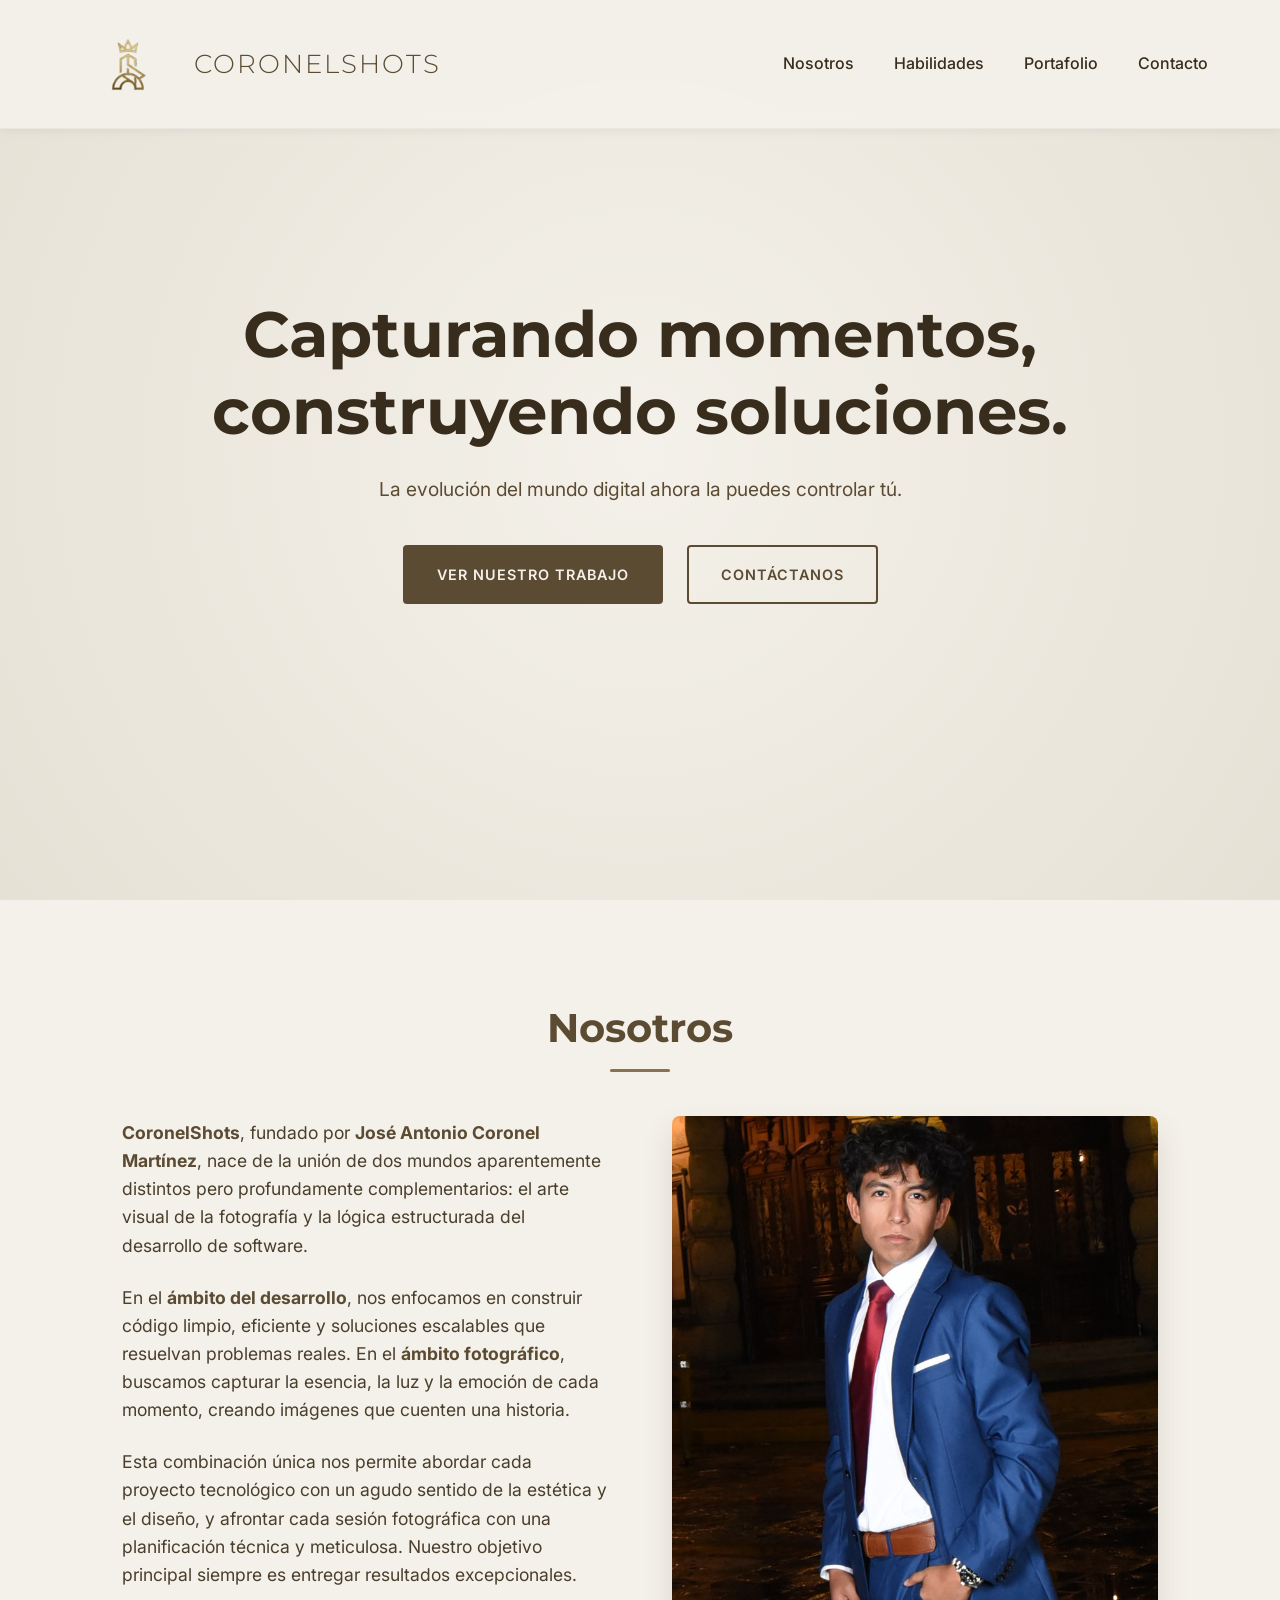
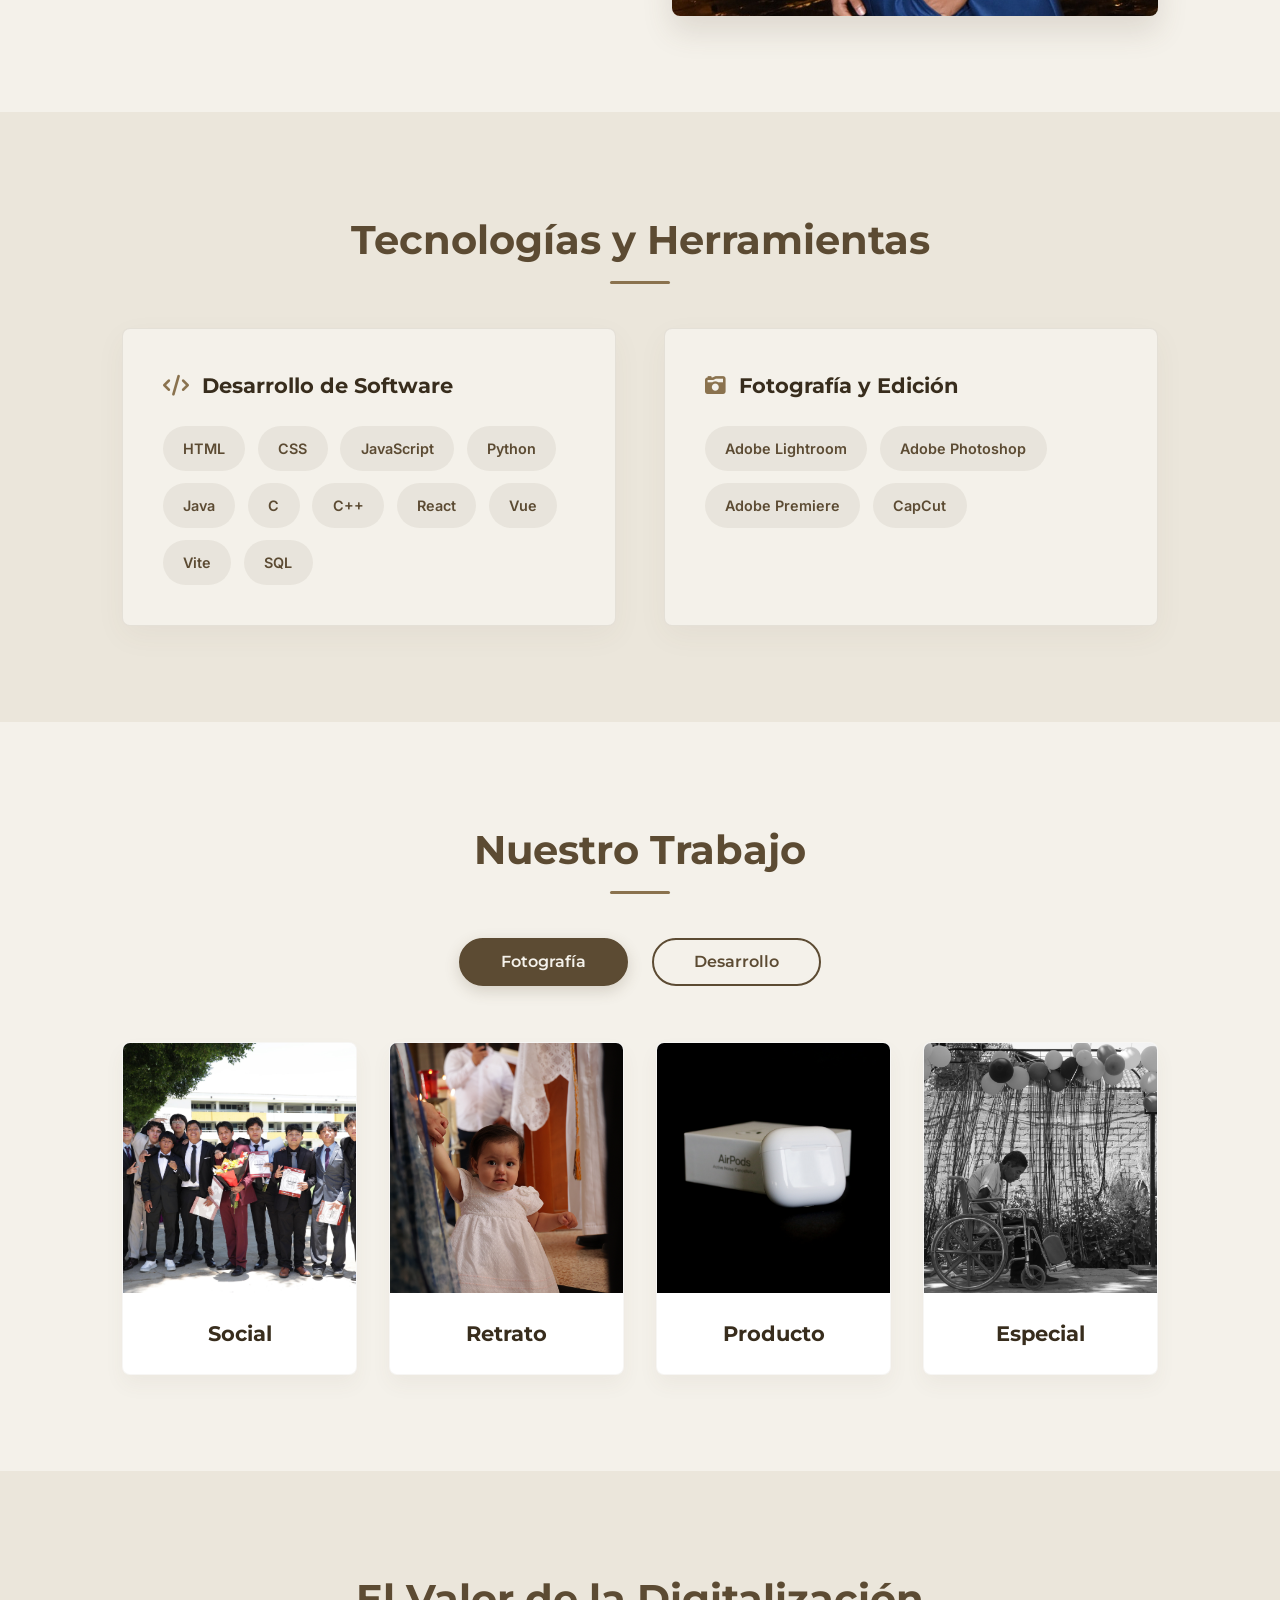
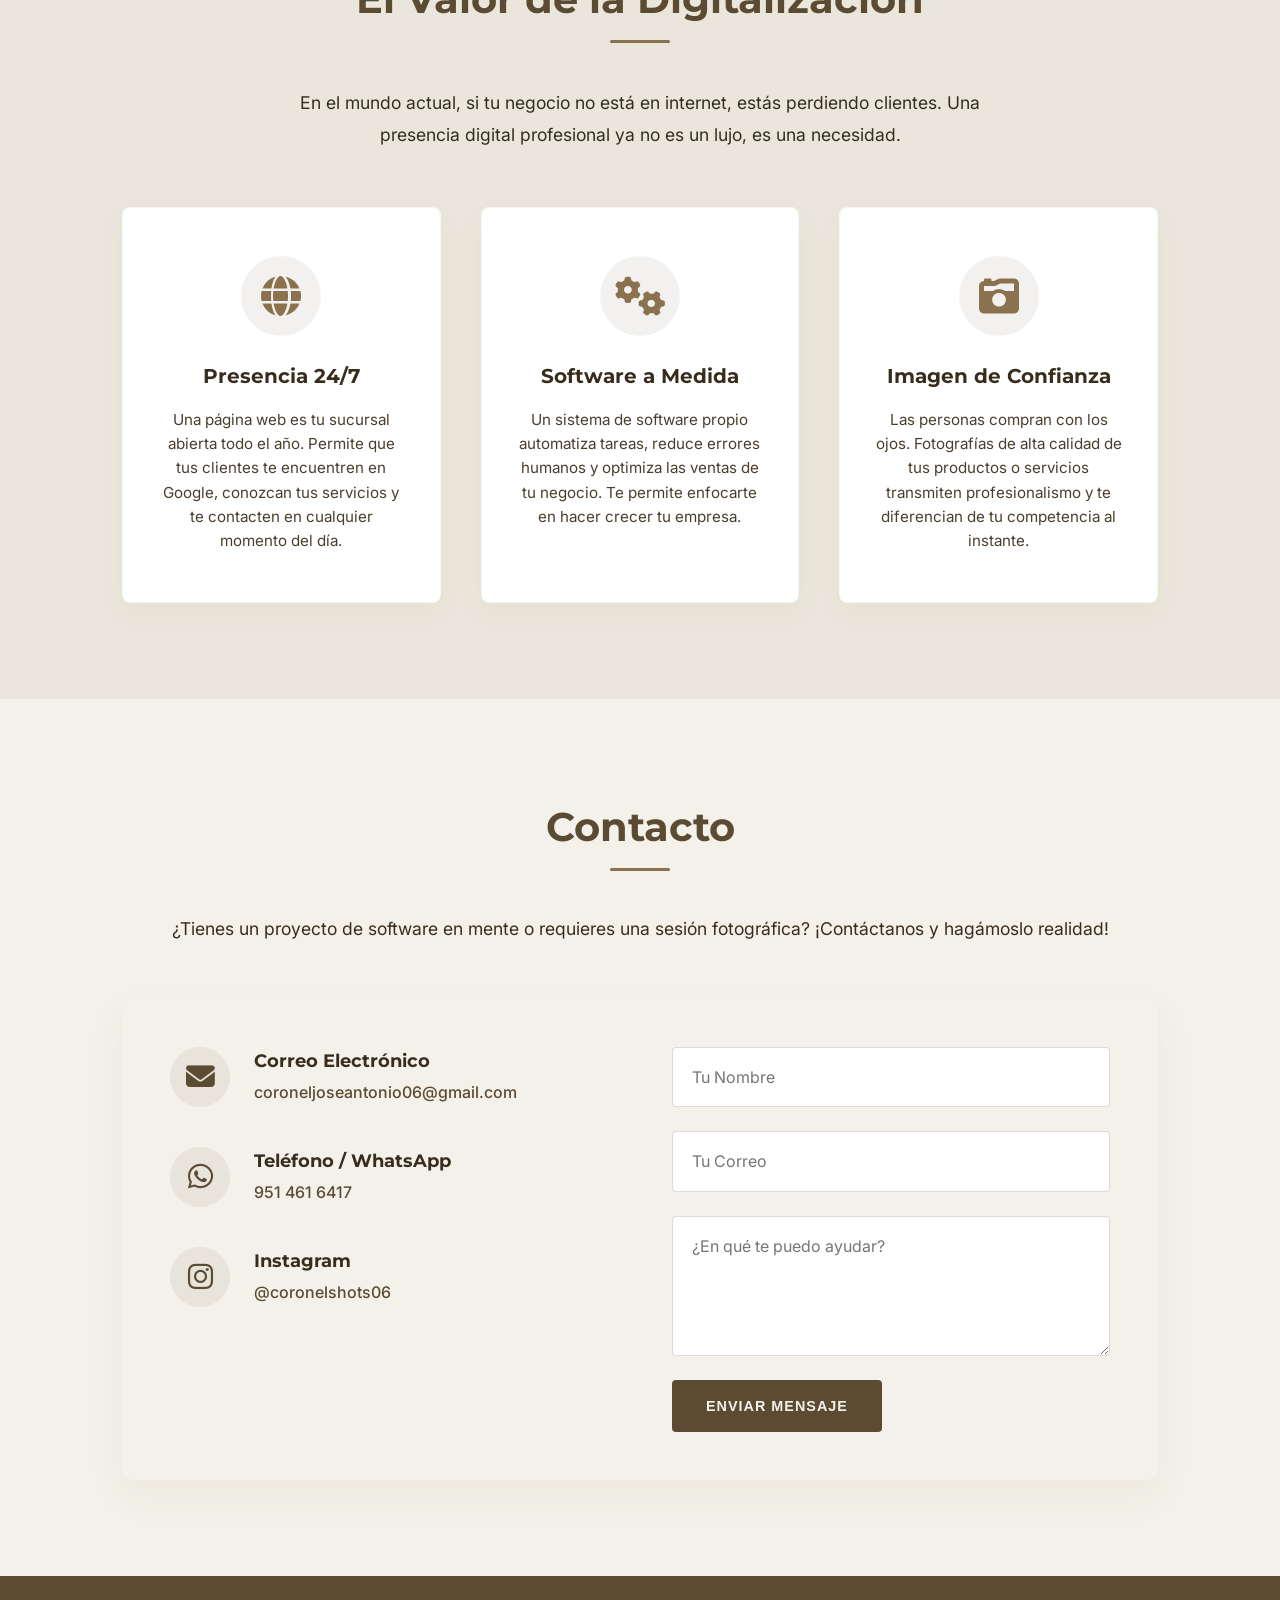
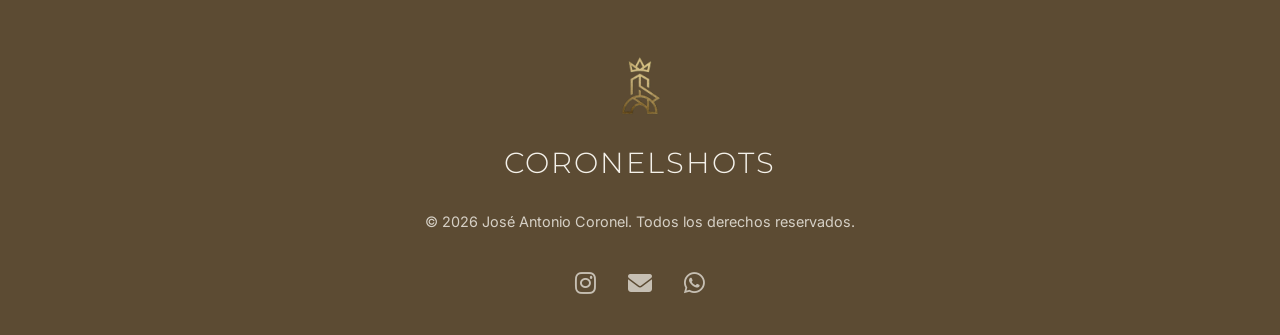
==== commit 6f8cb64d: "AgregarImagenes" ====
--- a/index.html
+++ b/index.html
@@ -67,8 +67,9 @@
                         estética y el diseño, y afrontar cada sesión fotográfica con una planificación técnica y
                         meticulosa. Nuestro objetivo principal siempre es entregar resultados excepcionales.</p>
                 </div>
-                <div class="about-image">
-                    <img src="perfil.JPG" alt="José Antonio Coronel - CoronelShots">
+                <div class="about-image" style="flex: 1; min-height: 400px;">
+                    <img src="perfil.JPG" alt="José Antonio Coronel - CoronelShots"
+                        style="width: 100%; height: 100%; object-fit: cover; border-radius: 8px; box-shadow: 0 15px 30px rgba(92, 75, 51, 0.15);">
                 </div>
             </div>
         </div>
@@ -146,6 +147,16 @@
                         </div>
                     </div>
 
+                    <div class="category-card" onclick="openModal('producto')">
+                        <div class="category-img-placeholder" style="padding: 0;">
+                            <img src="fotos/producto/portada.jpg" alt="Fotografía de Producto"
+                                style="width: 100%; height: 100%; object-fit: cover;">
+                        </div>
+                        <div class="category-info">
+                            <h3>Producto</h3>
+                        </div>
+                    </div>
+
                     <div class="category-card" onclick="openModal('especial')">
                         <div class="category-img-placeholder" style="padding: 0;">
                             <img src="fotos/especial/portada.jpg" alt="Proyectos Especiales"
@@ -153,16 +164,6 @@
                         </div>
                         <div class="category-info">
                             <h3>Especial</h3>
-                        </div>
-                    </div>
-
-                    <div class="category-card" onclick="openModal('producto')">
-                        <div class="category-img-placeholder" style="padding: 0;">
-                            <img src="fotos/producto/portada.jpg" alt="Fotografía de Producto"
-                                style="width: 100%; height: 100%; object-fit: cover;">
-                        </div>
-                        <div class="category-info">
-                            <h3>Producto</h3>
                         </div>
                     </div>
 
@@ -228,7 +229,7 @@
                             </div>
                             <div class="project-links" style="margin-top: 15px;">
                                 <span style="color: var(--text-secondary); font-weight: 600;"><i
-                                        class="fas fa-lock"></i> Proyecto Privado / Confidencial</span>
+                                        class="fas fa-lock"></i> Proyecto Privado</span>
                             </div>
                         </div>
                     </div>
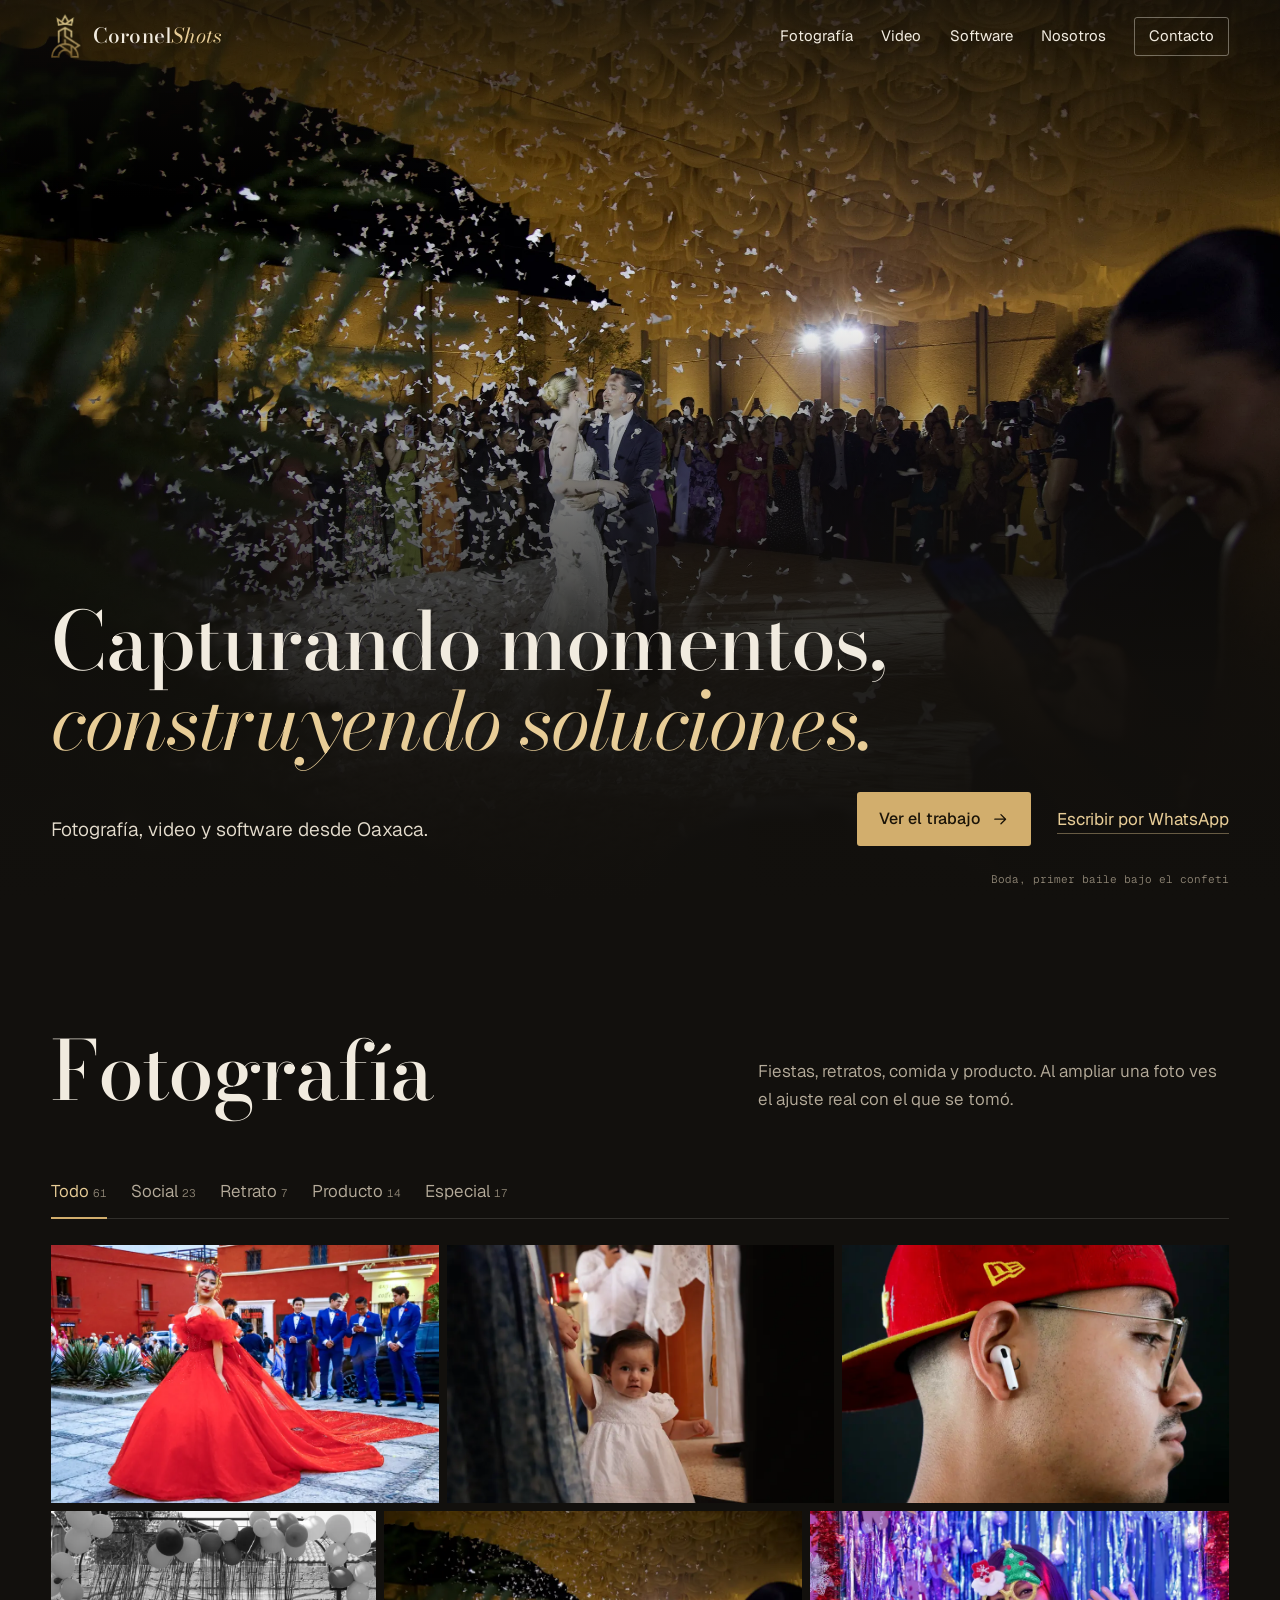
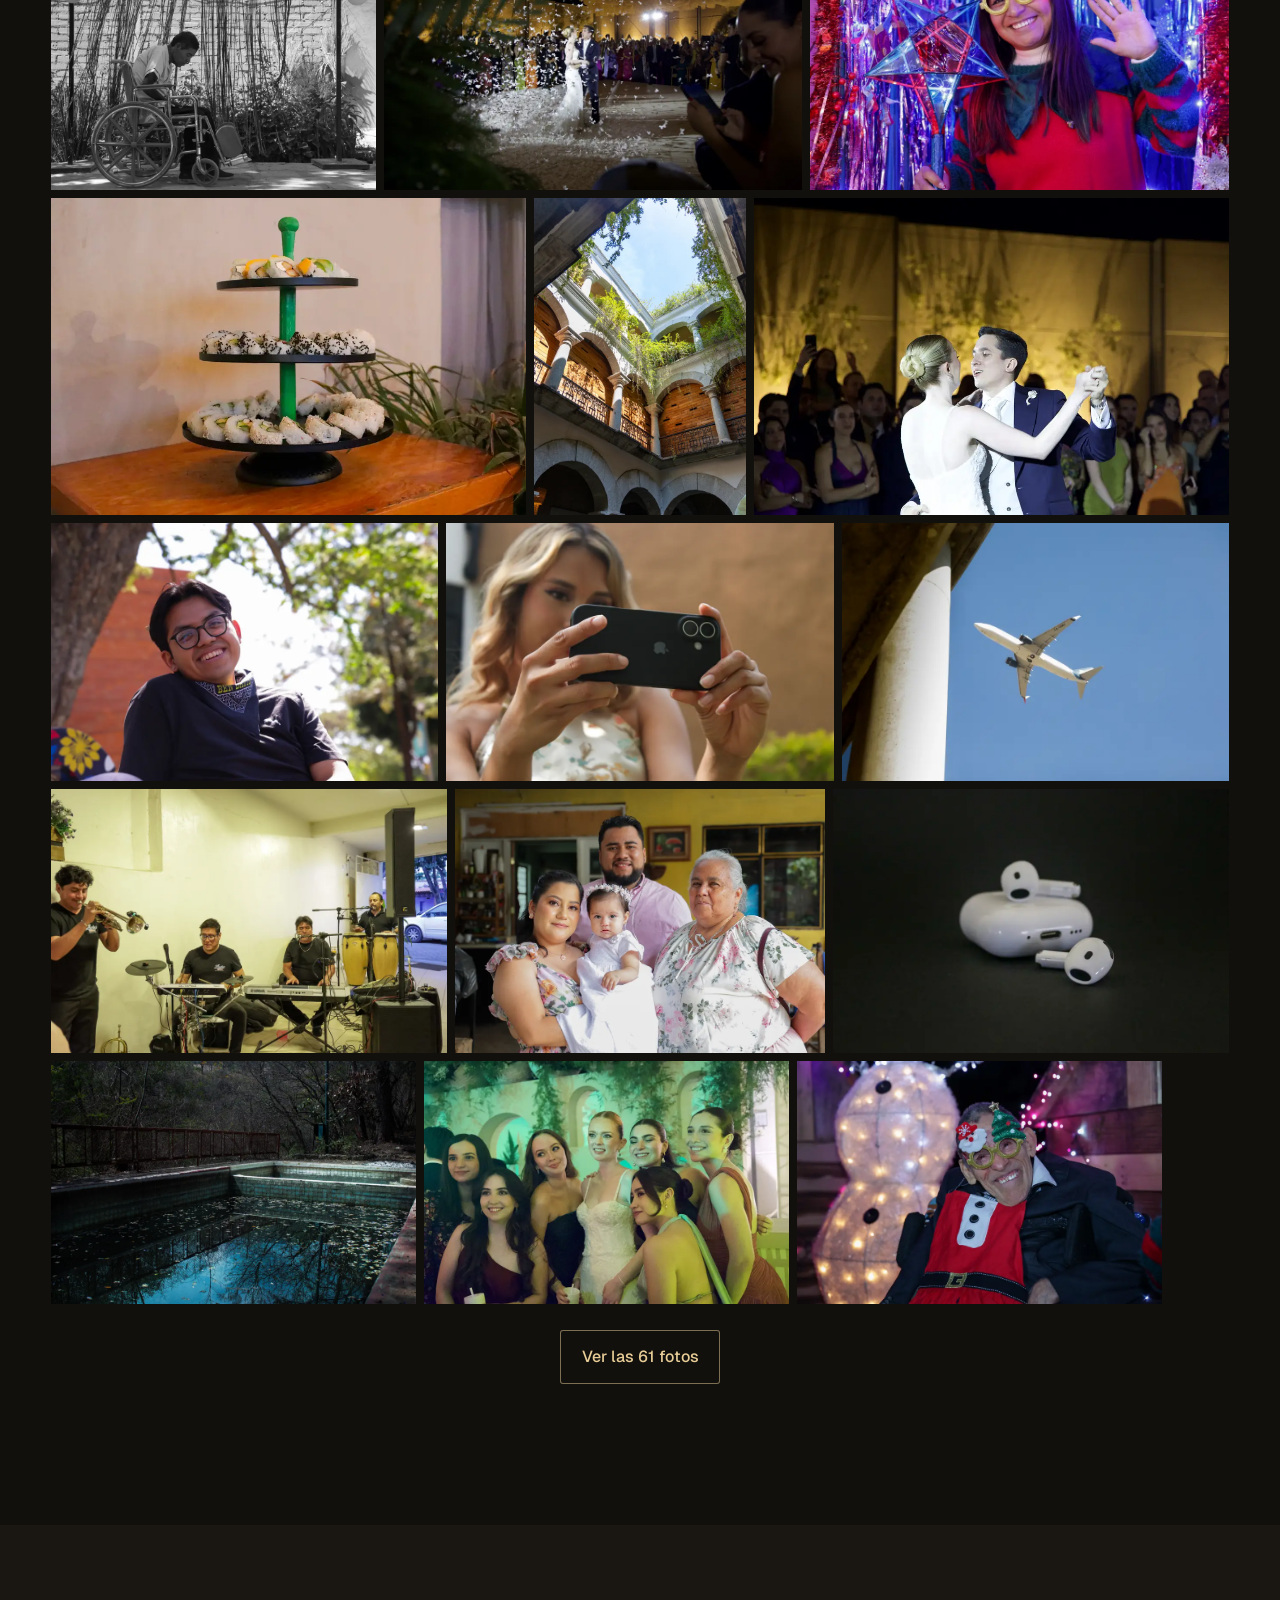
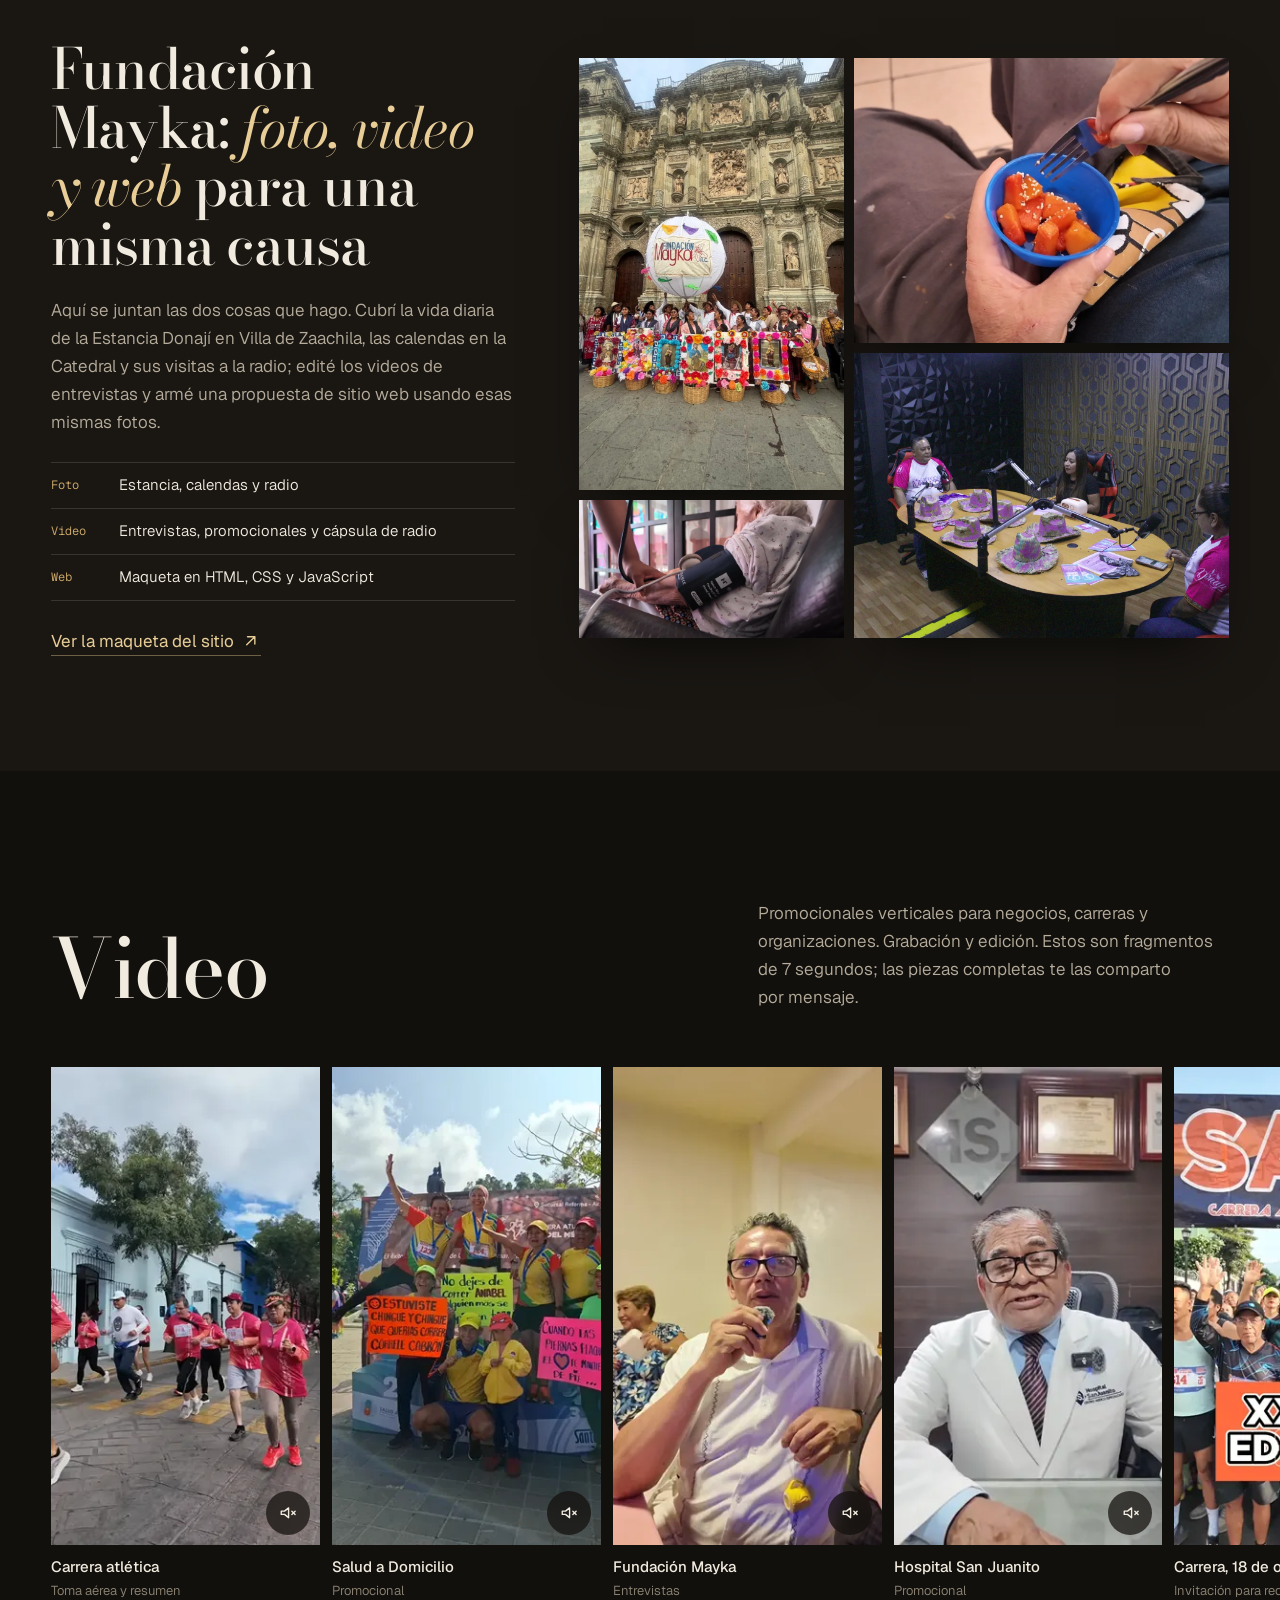
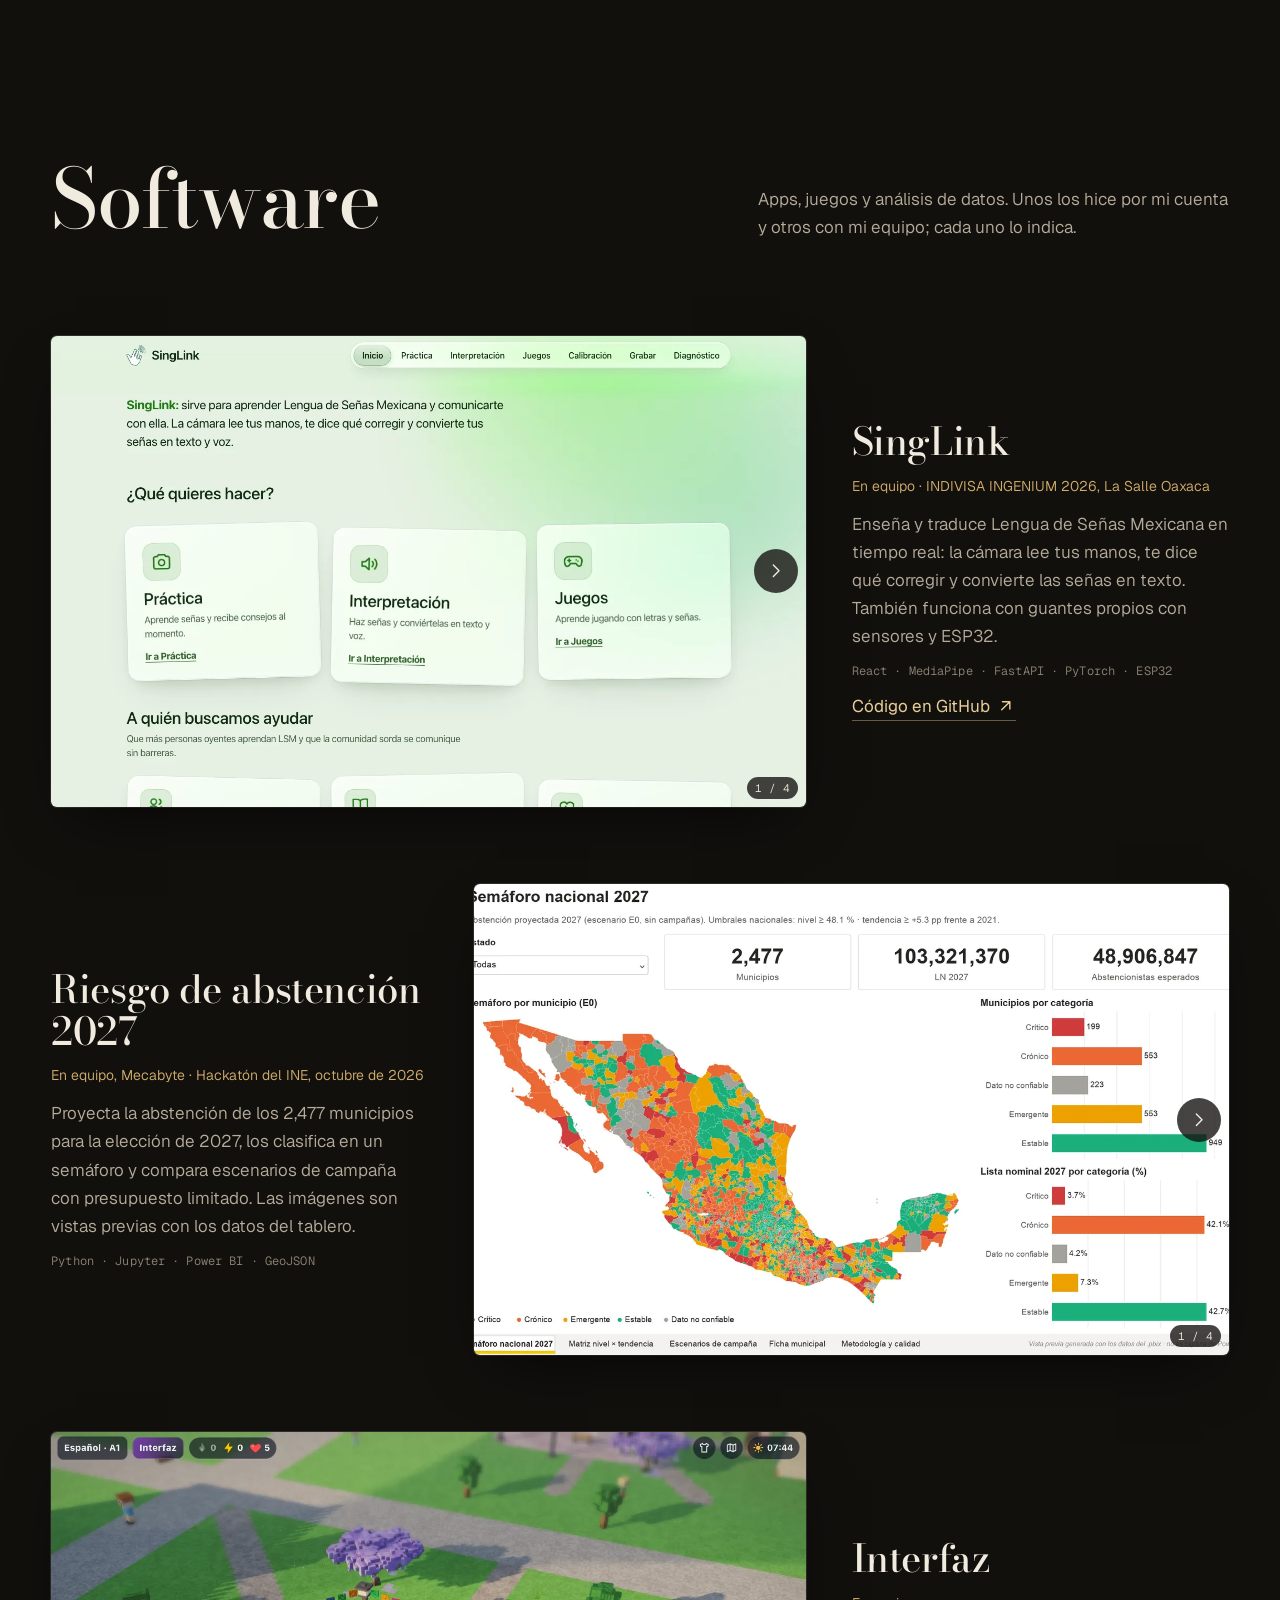
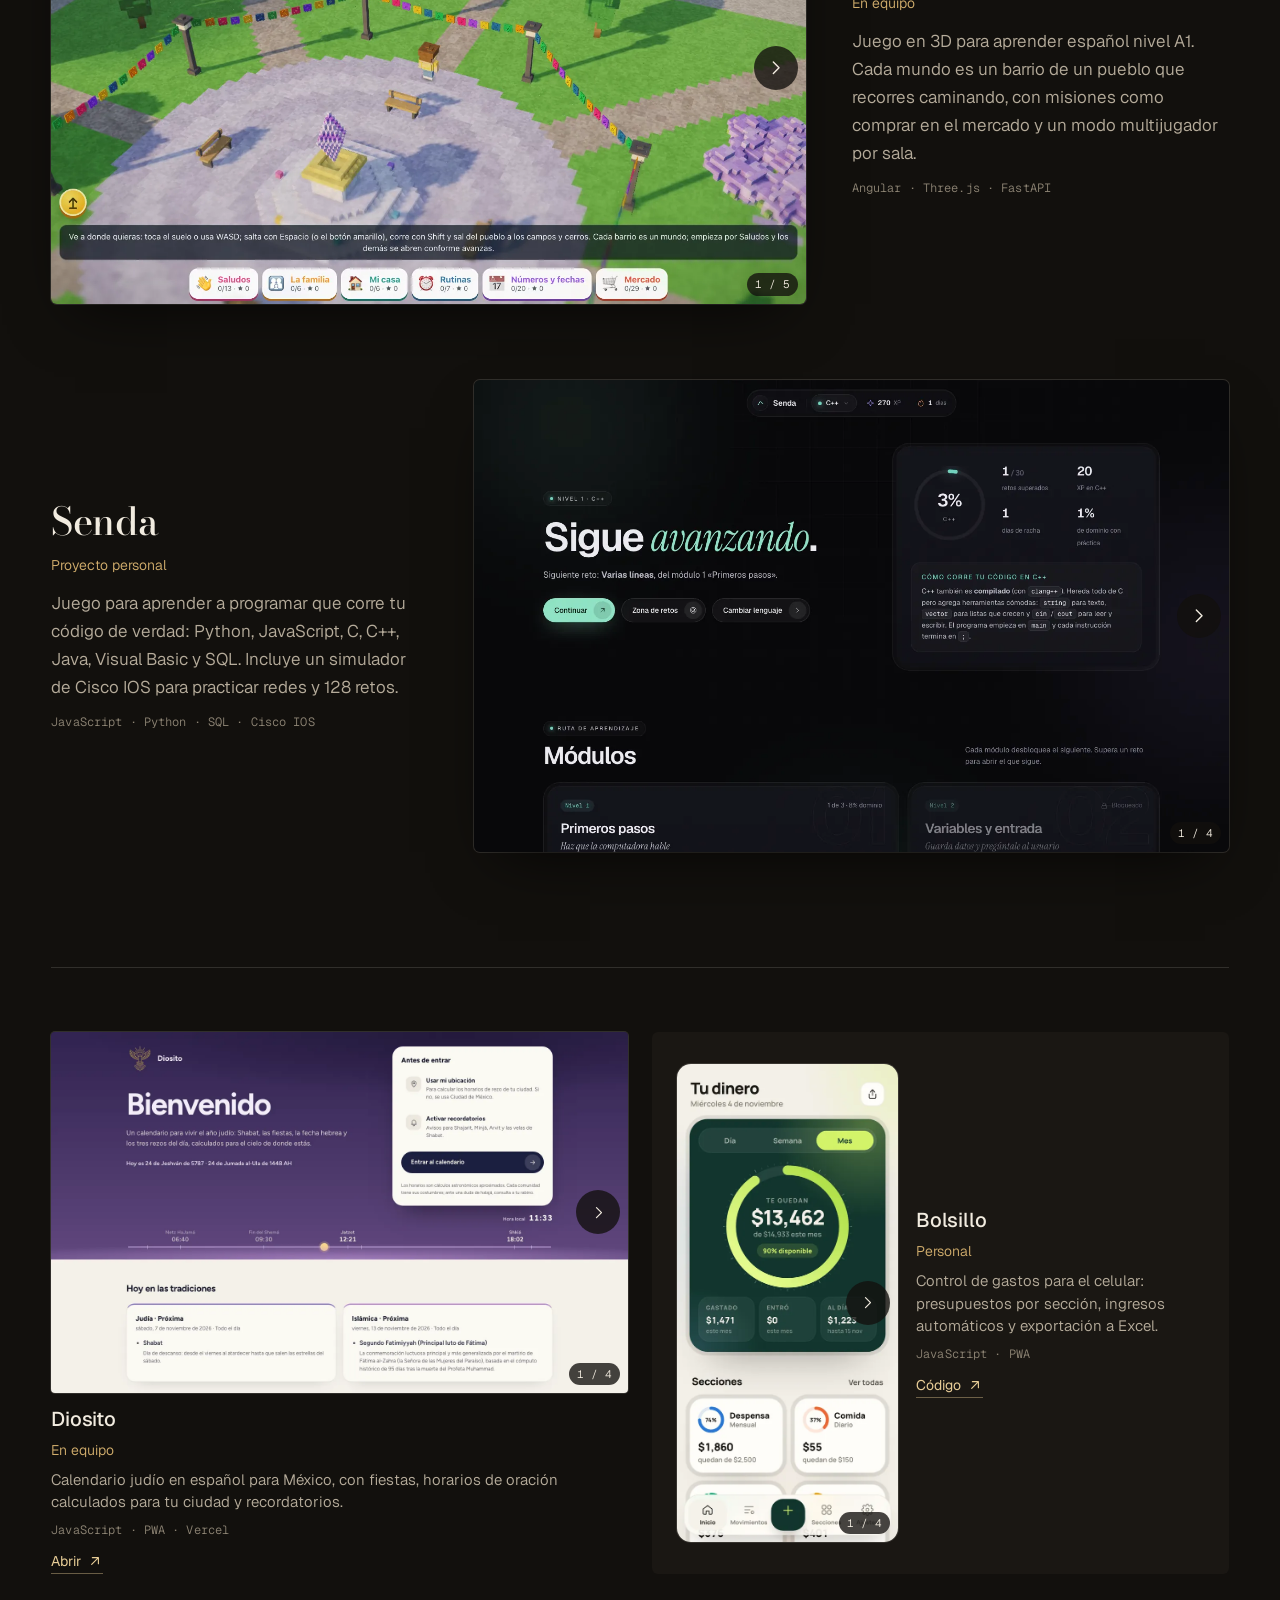
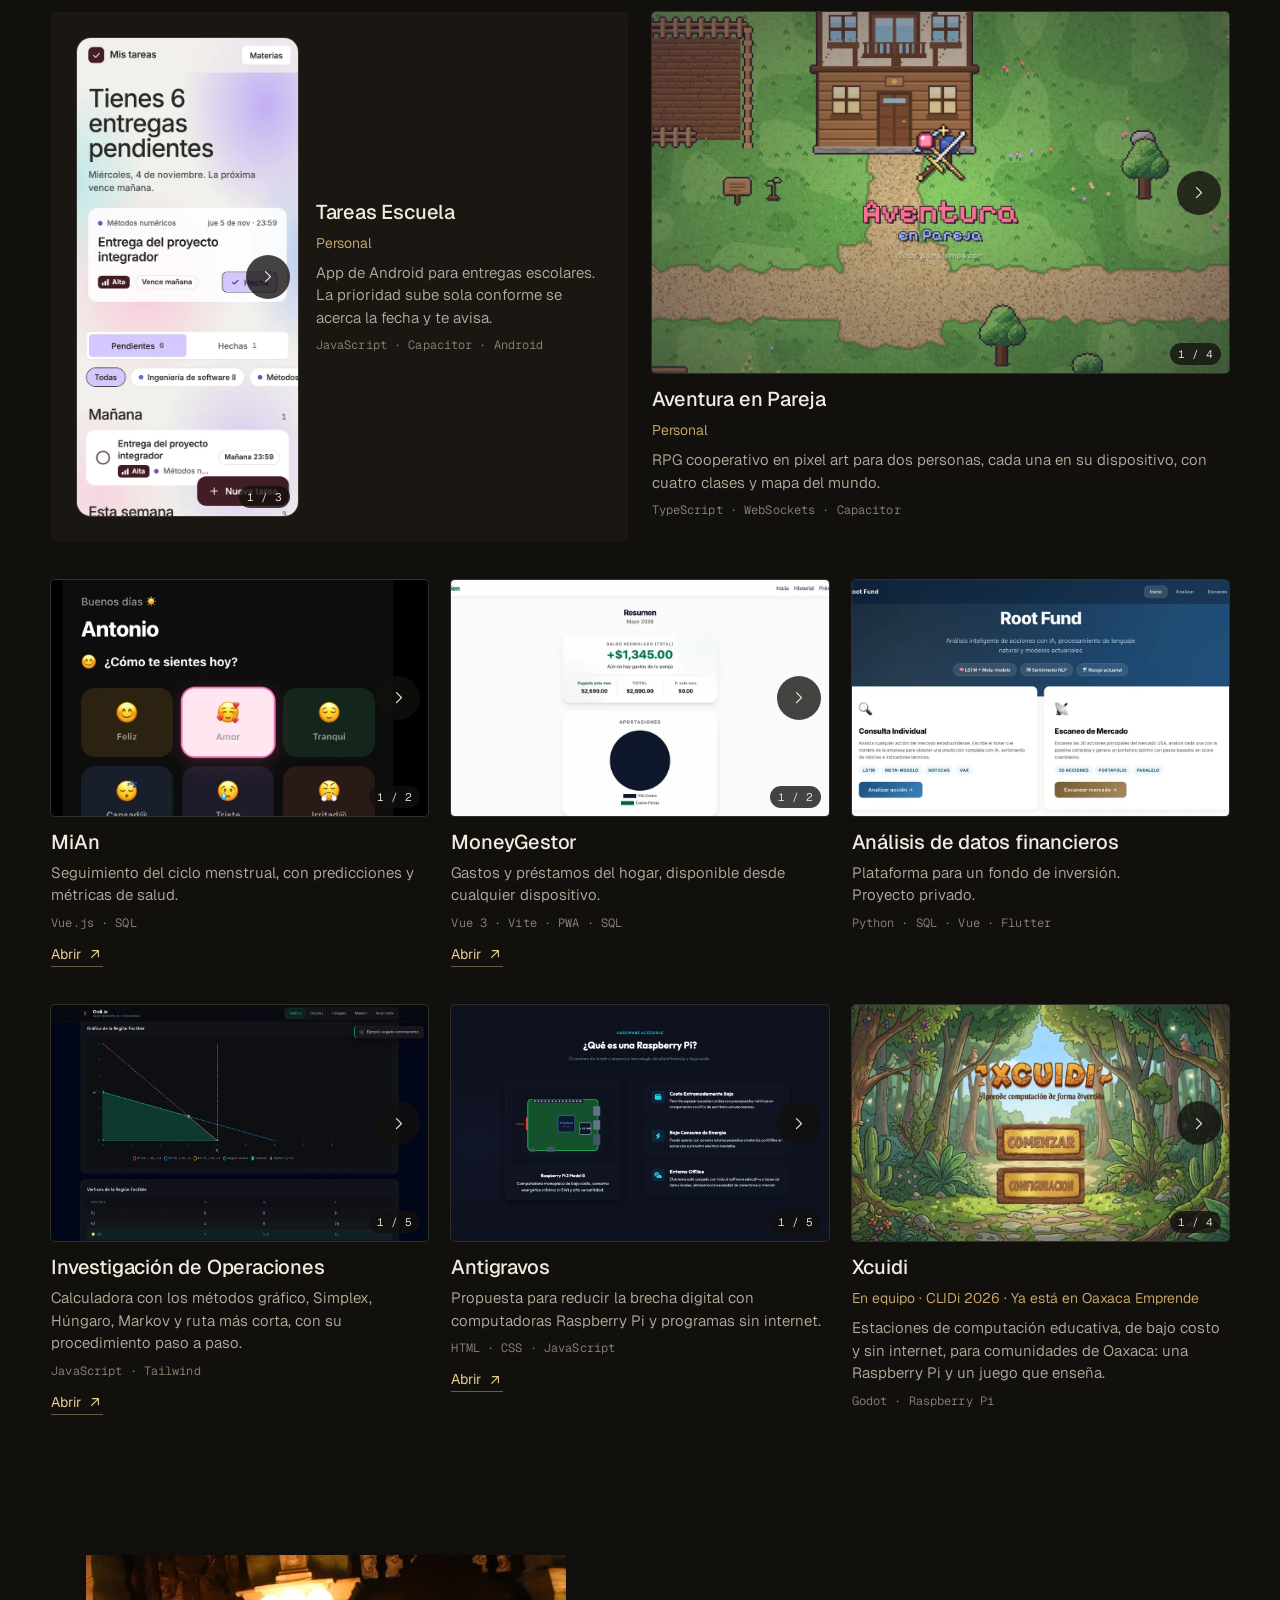
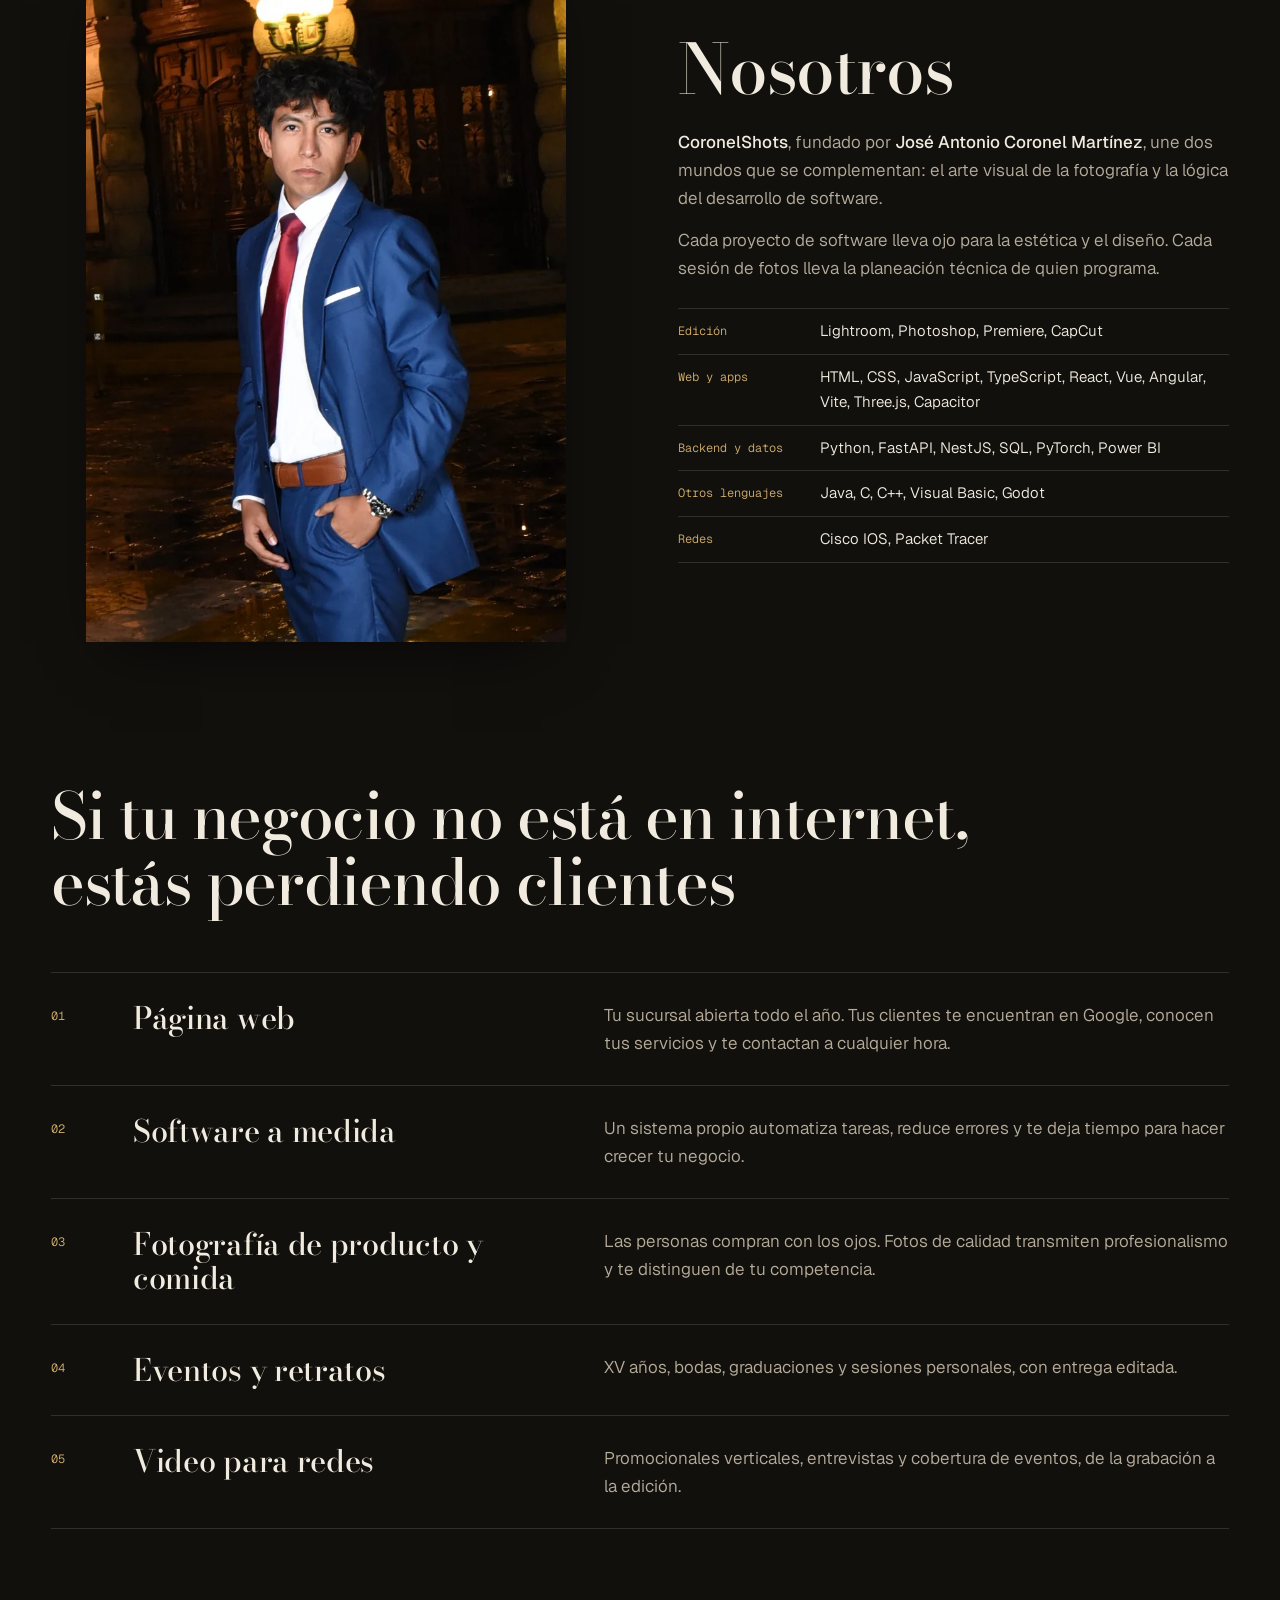
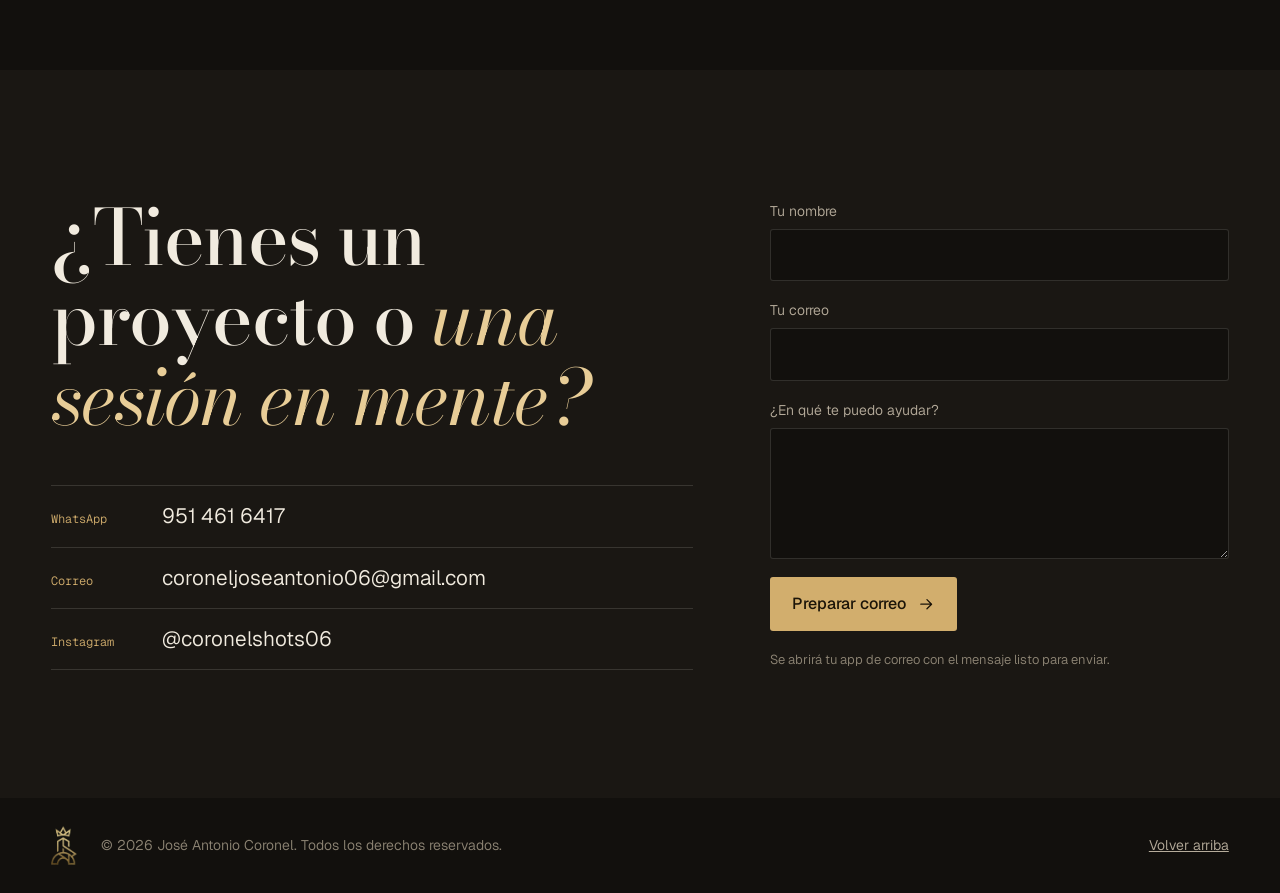
==== commit b3e0e232: "Rediseño del portafolio: galería, carruseles de proyectos y portada Co-Authored-By: Claude Opus 5.5 " ====
--- a/index.html
+++ b/index.html
@@ -1,443 +1,420 @@
 <!DOCTYPE html>
 <html lang="es">
-
 <head>
-    <meta charset="UTF-8">
-    <meta name="viewport" content="width=device-width, initial-scale=1.0">
-    <title>CoronelShots | Photography & Development</title>
-    <meta name="description" content="Portafolio profesional de CoronelShots. Fotografía y Desarrollo de Software.">
-    <!-- Google Fonts: Montserrat (Elegante para títulos) e Inter (Limpia para textos) -->
-    <link
-        href="https://fonts.googleapis.com/css2?family=Inter:wght@300;400;500;600&family=Montserrat:wght@400;500;600;700&display=swap"
-        rel="stylesheet">
-    <!-- FontAwesome para iconos -->
-    <link rel="stylesheet" href="https://cdnjs.cloudflare.com/ajax/libs/font-awesome/6.4.0/css/all.min.css">
-    <!-- Estilos personalizados -->
-    <link rel="stylesheet" href="style.css">
+<meta charset="UTF-8">
+<meta name="viewport" content="width=device-width, initial-scale=1">
+<title>CoronelShots | Fotografía, video y software en Oaxaca</title>
+<meta name="description" content="Portafolio de José Antonio Coronel: fotografía social, retrato y producto, video para redes y desarrollo de software, desde Oaxaca.">
+<meta name="theme-color" content="#12100d">
+<meta property="og:type" content="website">
+<meta property="og:title" content="CoronelShots | Fotografía, video y software">
+<meta property="og:description" content="Capturando momentos, construyendo soluciones. Portafolio de José Antonio Coronel, en Oaxaca.">
+<meta property="og:image" content="https://antonycoronel.github.io/portafolio-coronelshots/img/og.jpg">
+<meta property="og:url" content="https://antonycoronel.github.io/portafolio-coronelshots/">
+<meta name="twitter:card" content="summary_large_image">
+<link rel="icon" type="image/png" sizes="32x32" href="img/favicon-32.png">
+<link rel="apple-touch-icon" href="img/apple-touch-icon.png">
+<link rel="preconnect" href="https://fonts.googleapis.com">
+<link rel="preconnect" href="https://fonts.gstatic.com" crossorigin>
+<link href="https://fonts.googleapis.com/css2?family=Bodoni+Moda:ital,opsz,wght@0,6..96,400..700;1,6..96,400..600&family=Geist+Mono:wght@400;500&family=Geist:wght@300..600&display=swap" rel="stylesheet">
+<link rel="preload" as="image" href="img/hero/boda-confeti.webp">
+<link rel="stylesheet" href="style.css">
 </head>
-
 <body>
-
-    <!-- Navegación -->
-    <nav id="navbar">
-        <div class="nav-container">
-            <a href="#home" class="logo" style="display: flex; align-items: center; gap: 10px;">
-                <!-- Incrementé el tamaño de la imagen -->
-                <img src="logo.png" alt="CoronelShots Logo" style="height: 80px;">
-                <span>CORONEL<span style="font-weight: 300;">SHOTS</span></span>
-            </a>
-            <ul class="nav-links">
-                <li><a href="#about">Nosotros</a></li>
-                <li><a href="#skills">Habilidades</a></li>
-                <li><a href="#portfolio">Portafolio</a></li>
-                <li><a href="#contact">Contacto</a></li>
-            </ul>
-            <div class="hamburger">
-                <i class="fas fa-bars"></i>
-            </div>
-        </div>
-    </nav>
-
-    <!-- Hero Section -->
-    <header id="home" class="hero">
-        <div class="hero-content fade-in">
-            <h1>Capturando momentos, <br> construyendo soluciones.</h1>
-            <p>La evolución del mundo digital ahora la puedes controlar tú.</p>
-            <div class="hero-buttons">
-                <a href="#portfolio" class="btn btn-primary">Ver nuestro trabajo</a>
-                <a href="#contact" class="btn btn-outline">Contáctanos</a>
-            </div>
-        </div>
-    </header>
-
-    <!-- Nosotros -->
-    <section id="about" class="section">
-        <div class="container fade-in">
-            <h2 class="section-title">Nosotros</h2>
-            <div class="about-content">
-                <div class="about-text">
-                    <p><strong>CoronelShots</strong>, fundado por <strong>José Antonio Coronel Martínez</strong>, nace
-                        de la unión de dos mundos aparentemente distintos pero profundamente complementarios: el arte
-                        visual de la fotografía y la lógica estructurada del desarrollo de software.</p>
-                    <p>En el <strong>ámbito del desarrollo</strong>, nos enfocamos en construir código limpio, eficiente
-                        y soluciones escalables que resuelvan problemas reales. En el <strong>ámbito
-                            fotográfico</strong>, buscamos capturar la esencia, la luz y la emoción de cada momento,
-                        creando imágenes que cuenten una historia.</p>
-                    <p>Esta combinación única nos permite abordar cada proyecto tecnológico con un agudo sentido de la
-                        estética y el diseño, y afrontar cada sesión fotográfica con una planificación técnica y
-                        meticulosa. Nuestro objetivo principal siempre es entregar resultados excepcionales.</p>
-                </div>
-                <div class="about-image" style="flex: 1; min-height: 400px;">
-                    <img src="perfil.JPG" alt="José Antonio Coronel - CoronelShots"
-                        style="width: 100%; height: 100%; object-fit: cover; border-radius: 8px; box-shadow: 0 15px 30px rgba(92, 75, 51, 0.15);">
-                </div>
-            </div>
-        </div>
-    </section>
-
-    <!-- Habilidades -->
-    <section id="skills" class="section bg-light">
-        <div class="container fade-in">
-            <h2 class="section-title">Tecnologías y Herramientas</h2>
-            <div class="skills-grid">
-
-                <div class="skills-category">
-                    <h3><i class="fas fa-code"></i> Desarrollo de Software</h3>
-                    <div class="tags">
-                        <span class="tag">HTML</span>
-                        <span class="tag">CSS</span>
-                        <span class="tag">JavaScript</span>
-                        <span class="tag">Python</span>
-                        <span class="tag">Java</span>
-                        <span class="tag">C</span>
-                        <span class="tag">C++</span>
-                        <span class="tag">React</span>
-                        <span class="tag">Vue</span>
-                        <span class="tag">Vite</span>
-                        <span class="tag">SQL</span>
-                    </div>
-                </div>
-
-                <div class="skills-category">
-                    <h3><i class="fas fa-camera-retro"></i> Fotografía y Edición</h3>
-                    <div class="tags">
-                        <span class="tag">Adobe Lightroom</span>
-                        <span class="tag">Adobe Photoshop</span>
-                        <span class="tag">Adobe Premiere</span>
-                        <span class="tag">CapCut</span>
-                    </div>
-                </div>
-
-            </div>
-        </div>
-    </section>
-
-    <!-- Portafolio -->
-    <section id="portfolio" class="section">
-        <div class="container">
-            <h2 class="section-title fade-in">Nuestro Trabajo</h2>
-
-            <!-- Controles para alternar vista -->
-            <div class="portfolio-tabs fade-in">
-                <button class="tab-btn active" data-target="photo">Fotografía</button>
-                <button class="tab-btn" data-target="dev">Desarrollo</button>
-            </div>
-
-            <!-- Galería de Fotografía (Categorías) -->
-            <div class="portfolio-gallery fade-in visible" id="gallery-photo">
-                <div class="photo-categories-grid">
-
-                    <div class="category-card" onclick="openModal('social')">
-                        <div class="category-img-placeholder" style="padding: 0;">
-                            <img src="fotos/social/portada.jpg" alt="Fotografía Social"
-                                style="width: 100%; height: 100%; object-fit: cover;">
-                        </div>
-                        <div class="category-info">
-                            <h3>Social</h3>
-                        </div>
-                    </div>
-
-                    <div class="category-card" onclick="openModal('retrato')">
-                        <div class="category-img-placeholder" style="padding: 0;">
-                            <img src="fotos/retrato/portada.jpg" alt="Fotografía de Retrato"
-                                style="width: 100%; height: 100%; object-fit: cover;">
-                        </div>
-                        <div class="category-info">
-                            <h3>Retrato</h3>
-                        </div>
-                    </div>
-
-                    <div class="category-card" onclick="openModal('producto')">
-                        <div class="category-img-placeholder" style="padding: 0;">
-                            <img src="fotos/producto/portada.jpg" alt="Fotografía de Producto"
-                                style="width: 100%; height: 100%; object-fit: cover;">
-                        </div>
-                        <div class="category-info">
-                            <h3>Producto</h3>
-                        </div>
-                    </div>
-
-                    <div class="category-card" onclick="openModal('especial')">
-                        <div class="category-img-placeholder" style="padding: 0;">
-                            <img src="fotos/especial/portada.jpg" alt="Proyectos Especiales"
-                                style="width: 100%; height: 100%; object-fit: cover;">
-                        </div>
-                        <div class="category-info">
-                            <h3>Especial</h3>
-                        </div>
-                    </div>
-
-                </div>
-            </div>
-
-            <!-- Galería de Desarrollo de Software (Tarjetas) -->
-            <div class="portfolio-gallery hidden" id="gallery-dev">
-                <div class="projects-grid">
-
-                    <div class="project-card">
-                        <div class="project-img" style="height: 220px; overflow: hidden; background-color: #DCD6CA;">
-                            <img src="proyectos/proyecto1.jpg" alt="Gestor del Ciclo Menstrual"
-                                style="width: 100%; height: 100%; object-fit: cover;">
-                        </div>
-                        <div class="project-info">
-                            <h3>MiAn</h3>
-                            <p>Aplicación diseñada en Vue.js para ayudar a las usuarias a monitorear su ciclo menstrual
-                                con predicciones y métricas de salud detalladas.</p>
-                            <div class="project-tech">
-                                <span>Vue.js</span><span>JavaScript</span><span>HTML/CSS</span><span>SQL</span>
-                            </div>
-                            <div class="project-links" style="margin-top: 15px;">
-                                <a href="https://mi-an.vercel.app" target="_blank"
-                                    style="color: var(--accent); font-weight: 600; text-decoration: none;"><i
-                                        class="fas fa-external-link-alt"></i> Link al proyecto</a>
-                            </div>
-                        </div>
-                    </div>
-
-                    <div class="project-card">
-                        <div class="project-img" style="height: 220px; overflow: hidden; background-color: #DCD6CA;">
-                            <img src="proyectos/proyecto2.jpg" alt="MoneyGestor"
-                                style="width: 100%; height: 100%; object-fit: cover;">
-                        </div>
-                        <div class="project-info">
-                            <h3>MoneyGestor</h3>
-                            <p>Progressive Web App (PWA) desarrollada para llevar un control eficiente de los gastos y
-                                préstamos dentro del hogar, permitiendo un acceso rápido desde cualquier dispositivo.
-                            </p>
-                            <div class="project-tech">
-                                <span>Vue 3</span><span>Vite</span><span>PWA</span><span>SQL</span>
-                            </div>
-                            <div class="project-links" style="margin-top: 15px;">
-                                <a href="https://money-gestor.vercel.app" target="_blank"
-                                    style="color: var(--accent); font-weight: 600; text-decoration: none;"><i
-                                        class="fas fa-external-link-alt"></i> Ver Proyecto</a>
-                            </div>
-                        </div>
-                    </div>
-
-                    <div class="project-card">
-                        <div class="project-img" style="height: 220px; overflow: hidden; background-color: #DCD6CA;">
-                            <img src="proyectos/proyecto3.jpg" alt="Análisis de Datos"
-                                style="width: 100%; height: 100%; object-fit: cover;">
-                        </div>
-                        <div class="project-info">
-                            <h3>Análisis de Datos Financieros</h3>
-                            <p>Plataforma multiplataforma desarrollada para un fondo de inversión, diseñada para el
-                                análisis complejo de datos financieros y optimización en la toma de decisiones.</p>
-                            <div class="project-tech">
-                                <span>Python</span><span>SQL</span><span>Vue</span><span>Flutter</span><span>JavaScript</span><span>HTML/CSS</span>
-                            </div>
-                            <div class="project-links" style="margin-top: 15px;">
-                                <span style="color: var(--text-secondary); font-weight: 600;"><i
-                                        class="fas fa-lock"></i> Proyecto Privado</span>
-                            </div>
-                        </div>
-                    </div>
-
-                </div>
-            </div>
-
-        </div>
-    </section>
-
-    <!-- Beneficios / Presencia Digital -->
-    <section id="benefits" class="section bg-light">
-        <div class="container fade-in">
-            <h2 class="section-title">El Valor de la Digitalización</h2>
-            <p class="benefits-subtitle">En el mundo actual, si tu negocio no está en internet, estás perdiendo
-                clientes. Una presencia digital profesional ya no es un lujo, es una necesidad.</p>
-
-            <div class="benefits-grid">
-                <div class="benefit-card">
-                    <i class="fas fa-globe"></i>
-                    <h3>Presencia 24/7</h3>
-                    <p>Una página web es tu sucursal abierta todo el año. Permite que tus clientes te encuentren en
-                        Google, conozcan tus servicios y te contacten en cualquier momento del día.</p>
-                </div>
-
-                <div class="benefit-card">
-                    <i class="fas fa-cogs"></i>
-                    <h3>Software a Medida</h3>
-                    <p>Un sistema de software propio automatiza tareas, reduce errores humanos y optimiza las ventas de
-                        tu negocio. Te permite enfocarte en hacer crecer tu empresa.</p>
-                </div>
-
-                <div class="benefit-card">
-                    <i class="fas fa-camera-retro"></i>
-                    <h3>Imagen de Confianza</h3>
-                    <p>Las personas compran con los ojos. Fotografías de alta calidad de tus productos o servicios
-                        transmiten profesionalismo y te diferencian de tu competencia al instante.</p>
-                </div>
-            </div>
-        </div>
-    </section>
-
-    <!-- Contacto -->
-    <section id="contact" class="section">
-        <div class="container fade-in">
-            <h2 class="section-title">Contacto</h2>
-            <p class="contact-subtitle">¿Tienes un proyecto de software en mente o requieres una sesión fotográfica?
-                ¡Contáctanos y hagámoslo realidad!</p>
-
-            <div class="contact-wrapper">
-                <!-- Información de contacto -->
-                <div class="contact-info">
-                    <div class="contact-item">
-                        <i class="fas fa-envelope"></i>
-                        <div>
-                            <h4>Correo Electrónico</h4>
-                            <a href="mailto:coroneljoseantonio06@gmail.com">coroneljoseantonio06@gmail.com</a>
-                        </div>
-                    </div>
-
-                    <div class="contact-item">
-                        <i class="fab fa-whatsapp"></i>
-                        <div>
-                            <h4>Teléfono / WhatsApp</h4>
-                            <a href="https://wa.me/529514616417" target="_blank">951 461 6417</a>
-                        </div>
-                    </div>
-
-                    <div class="contact-item">
-                        <i class="fab fa-instagram"></i>
-                        <div>
-                            <h4>Instagram</h4>
-                            <a href="https://instagram.com/coronelshots06" target="_blank">@coronelshots06</a>
-                        </div>
-                    </div>
-                </div>
-
-                <!-- Formulario (Usando JavaScript para abrir tu cliente de correo) -->
-                <form class="contact-form" id="contactForm">
-                    <input type="text" id="form-name" placeholder="Tu Nombre" required>
-                    <input type="email" id="form-email" placeholder="Tu Correo" required>
-                    <textarea id="form-message" rows="5" placeholder="¿En qué te puedo ayudar?" required></textarea>
-                    <button type="submit" class="btn btn-primary">Enviar Mensaje</button>
-                </form>
-            </div>
-        </div>
-    </section>
-
-    <!-- Footer -->
-    <footer>
-        <div class="container">
-            <a href="#home" class="footer-logo"
-                style="display: flex; flex-direction: column; align-items: center; gap: 10px;">
-                <img src="logo.png" alt="CoronelShots Logo" style="height: 90px; margin: 0 auto; display: block;">
-                <span>CORONEL<span style="font-weight: 300;">SHOTS</span></span>
-            </a>
-            <p>&copy; <span id="year"></span> José Antonio Coronel. Todos los derechos reservados.</p>
-            <div class="footer-socials">
-                <a href="https://instagram.com/coronelshots06" target="_blank"><i class="fab fa-instagram"></i></a>
-                <a href="mailto:coroneljoseantonio06@gmail.com"><i class="fas fa-envelope"></i></a>
-                <a href="https://wa.me/529514616417" target="_blank"><i class="fab fa-whatsapp"></i></a>
-            </div>
-        </div>
-    </footer>
-
-    <!-- Modal para Carruseles de Fotos -->
-    <div id="photoModal" class="modal">
-        <span class="close-modal" onclick="closeModal()">&times;</span>
-        <div class="modal-content">
-
-            <!-- Carrusel Social -->
-            <div id="carousel-social" class="carousel-container hidden">
-                <div class="carousel-slide active"><img src="fotos/social/portada.jpg" alt="Social Portada"
-                        style="max-width: 100%; max-height: 100%; object-fit: contain;"></div>
-                <div class="carousel-slide"><img src="fotos/social/1.jpg" alt="Social 1"
-                        style="max-width: 100%; max-height: 100%; object-fit: contain;"></div>
-                <div class="carousel-slide"><img src="fotos/social/2.jpg" alt="Social 2"
-                        style="max-width: 100%; max-height: 100%; object-fit: contain;"></div>
-                <div class="carousel-slide"><img src="fotos/social/3.jpg" alt="Social 3"
-                        style="max-width: 100%; max-height: 100%; object-fit: contain;"></div>
-                <div class="carousel-slide"><img src="fotos/social/4.jpg" alt="Social 4"
-                        style="max-width: 100%; max-height: 100%; object-fit: contain;"></div>
-                <div class="carousel-slide"><img src="fotos/social/5.jpg" alt="Social 5"
-                        style="max-width: 100%; max-height: 100%; object-fit: contain;"></div>
-                <div class="carousel-slide"><img src="fotos/social/6.jpg" alt="Social 6"
-                        style="max-width: 100%; max-height: 100%; object-fit: contain;"></div>
-                <a class="prev" onclick="changeSlide(-1, 'social')">&#10094;</a>
-                <a class="next" onclick="changeSlide(1, 'social')">&#10095;</a>
-            </div>
-
-            <!-- Carrusel Retrato -->
-            <div id="carousel-retrato" class="carousel-container hidden">
-                <div class="carousel-slide active"><img src="fotos/retrato/portada.jpg" alt="Retrato Portada"
-                        style="max-width: 100%; max-height: 100%; object-fit: contain;"></div>
-                <div class="carousel-slide"><img src="fotos/retrato/1.jpg" alt="Retrato 1"
-                        style="max-width: 100%; max-height: 100%; object-fit: contain;"></div>
-                <div class="carousel-slide"><img src="fotos/retrato/2.jpg" alt="Retrato 2"
-                        style="max-width: 100%; max-height: 100%; object-fit: contain;"></div>
-                <div class="carousel-slide"><img src="fotos/retrato/3.jpg" alt="Retrato 3"
-                        style="max-width: 100%; max-height: 100%; object-fit: contain;"></div>
-                <div class="carousel-slide"><img src="fotos/retrato/4.jpg" alt="Retrato 4"
-                        style="max-width: 100%; max-height: 100%; object-fit: contain;"></div>
-                <div class="carousel-slide"><img src="fotos/retrato/5.jpg" alt="Retrato 5"
-                        style="max-width: 100%; max-height: 100%; object-fit: contain;"></div>
-                <div class="carousel-slide"><img src="fotos/retrato/6.jpg" alt="Retrato 6"
-                        style="max-width: 100%; max-height: 100%; object-fit: contain;"></div>
-                <a class="prev" onclick="changeSlide(-1, 'retrato')">&#10094;</a>
-                <a class="next" onclick="changeSlide(1, 'retrato')">&#10095;</a>
-            </div>
-
-            <!-- Carrusel Producto -->
-            <div id="carousel-producto" class="carousel-container hidden">
-                <div class="carousel-slide active">
-                    <img src="fotos/producto/portada.jpg" alt="Producto Portada"
-                        style="max-width: 100%; max-height: 100%; object-fit: contain;">
-                </div>
-                <div class="carousel-slide">
-                    <img src="fotos/producto/1.jpg" alt="Producto 1"
-                        style="max-width: 100%; max-height: 100%; object-fit: contain;">
-                </div>
-                <div class="carousel-slide">
-                    <img src="fotos/producto/2.jpg" alt="Producto 2"
-                        style="max-width: 100%; max-height: 100%; object-fit: contain;">
-                </div>
-                <div class="carousel-slide">
-                    <img src="fotos/producto/3.jpg" alt="Producto 3"
-                        style="max-width: 100%; max-height: 100%; object-fit: contain;">
-                </div>
-                <div class="carousel-slide">
-                    <img src="fotos/producto/4.jpg" alt="Producto 4"
-                        style="max-width: 100%; max-height: 100%; object-fit: contain;">
-                </div>
-                <div class="carousel-slide">
-                    <img src="fotos/producto/5.jpg" alt="Producto 5"
-                        style="max-width: 100%; max-height: 100%; object-fit: contain;">
-                </div>
-                <div class="carousel-slide">
-                    <img src="fotos/producto/6.jpg" alt="Producto 6"
-                        style="max-width: 100%; max-height: 100%; object-fit: contain;">
-                </div>
-                <a class="prev" onclick="changeSlide(-1, 'producto')">&#10094;</a>
-                <a class="next" onclick="changeSlide(1, 'producto')">&#10095;</a>
-            </div>
-
-            <!-- Carrusel Especial -->
-            <div id="carousel-especial" class="carousel-container hidden">
-                <div class="carousel-slide active"><img src="fotos/especial/portada.jpg" alt="Especial Portada"
-                        style="max-width: 100%; max-height: 100%; object-fit: contain;"></div>
-                <div class="carousel-slide"><img src="fotos/especial/1.jpg" alt="Especial 1"
-                        style="max-width: 100%; max-height: 100%; object-fit: contain;"></div>
-                <div class="carousel-slide"><img src="fotos/especial/2.jpg" alt="Especial 2"
-                        style="max-width: 100%; max-height: 100%; object-fit: contain;"></div>
-                <div class="carousel-slide"><img src="fotos/especial/3.jpg" alt="Especial 3"
-                        style="max-width: 100%; max-height: 100%; object-fit: contain;"></div>
-                <div class="carousel-slide"><img src="fotos/especial/4.jpg" alt="Especial 4"
-                        style="max-width: 100%; max-height: 100%; object-fit: contain;"></div>
-                <div class="carousel-slide"><img src="fotos/especial/5.jpg" alt="Especial 5"
-                        style="max-width: 100%; max-height: 100%; object-fit: contain;"></div>
-                <div class="carousel-slide"><img src="fotos/especial/6.jpg" alt="Especial 6"
-                        style="max-width: 100%; max-height: 100%; object-fit: contain;"></div>
-                <a class="prev" onclick="changeSlide(-1, 'especial')">&#10094;</a>
-                <a class="next" onclick="changeSlide(1, 'especial')">&#10095;</a>
-            </div>
-
-        </div>
-    </div>
-
-    <script src="script.js"></script>
+<a class="saltar" href="#contenido">Saltar al contenido</a>
+
+<svg width="0" height="0" class="sprite" aria-hidden="true">
+  <symbol id="i-flecha" viewBox="0 0 24 24"><path d="M5 12h14M13 6l6 6-6 6"/></symbol>
+  <symbol id="i-externo" viewBox="0 0 24 24"><path d="M7 17 17 7M8 7h9v9"/></symbol>
+  <symbol id="i-cerrar" viewBox="0 0 24 24"><path d="M6 6l12 12M18 6 6 18"/></symbol>
+  <symbol id="i-izq" viewBox="0 0 24 24"><path d="M15 5l-7 7 7 7"/></symbol>
+  <symbol id="i-der" viewBox="0 0 24 24"><path d="M9 5l7 7-7 7"/></symbol>
+  <symbol id="i-sonido" viewBox="0 0 24 24"><path d="M4 10v4h4l5 4V6L8 10H4zM16.5 9a4 4 0 0 1 0 6M19 6.5a8 8 0 0 1 0 11"/></symbol>
+  <symbol id="i-mudo" viewBox="0 0 24 24"><path d="M4 10v4h4l5 4V6L8 10H4zM17 10l4 4M21 10l-4 4"/></symbol>
+</svg>
+
+<header class="nav" id="nav">
+  <a href="#inicio" class="marca" aria-label="CoronelShots, ir al inicio">
+    <img src="img/logo.webp" alt="" width="360" height="533">
+    <span>Coronel<i>Shots</i></span>
+  </a>
+  <button class="nav-boton" id="navBoton" aria-expanded="false" aria-controls="navLinks"><span>Menú</span></button>
+  <nav id="navLinks" aria-label="Principal">
+    <a href="#fotografia">Fotografía</a>
+    <a href="#video">Video</a>
+    <a href="#software">Software</a>
+    <a href="#nosotros">Nosotros</a>
+    <a href="#contacto" class="nav-cta">Contacto</a>
+  </nav>
+</header>
+
+<main id="contenido">
+
+<section class="hero" id="inicio">
+  <div class="hero-fotos" id="heroFotos" aria-hidden="true">
+    <img class="activa" src="img/hero/boda-confeti.webp" alt="" data-pie="Boda, primer baile bajo el confeti">
+    <img src="img/hero/patio-arcos.webp" alt="" loading="lazy" data-pie="Patio colonial visto hacia el cielo">
+    <img src="img/hero/boda-mesa.webp" alt="" loading="lazy" data-pie="Boda, centro de mesa">
+  </div>
+  <div class="hero-texto">
+    <h1>Capturando momentos, <em>construyendo soluciones.</em></h1>
+    <div class="hero-pie">
+      <p>Fotografía, video y software desde Oaxaca.</p>
+      <div class="hero-acciones">
+        <a href="#fotografia" class="boton">Ver el trabajo <svg class="i"><use href="#i-flecha"/></svg></a>
+        <a href="https://wa.me/529514616417" class="enlace" target="_blank" rel="noopener">Escribir por WhatsApp</a>
+      </div>
+    </div>
+  </div>
+  <p class="hero-dato" id="heroDato">Boda, primer baile bajo el confeti</p>
+</section>
+
+<section class="seccion" id="fotografia">
+  <div class="encabezado">
+    <h2>Fotografía</h2>
+    <p>Fiestas, retratos, comida y producto. Al ampliar una foto ves el ajuste real con el que se tomó.</p>
+  </div>
+  <div class="filtros" role="group" aria-label="Filtrar fotos por categoría" id="filtros">
+    <button data-cat="todo" aria-pressed="true">Todo</button>
+    <button data-cat="social" aria-pressed="false">Social</button>
+    <button data-cat="retrato" aria-pressed="false">Retrato</button>
+    <button data-cat="producto" aria-pressed="false">Producto</button>
+    <button data-cat="especial" aria-pressed="false">Especial</button>
+  </div>
+  <div class="galeria" id="galeria"></div>
+  <button class="boton secundario" id="verMas" type="button" hidden></button>
+  <noscript><p>La galería necesita JavaScript. También puedes ver el trabajo en <a href="https://instagram.com/coronelshots06">@coronelshots06</a>.</p></noscript>
+</section>
+
+<section class="caso" id="mayka">
+  <div class="caso-texto">
+    <h2>Fundación Mayka: <em>foto, video y web</em> para una misma causa</h2>
+    <p>Aquí se juntan las dos cosas que hago. Cubrí la vida diaria de la Estancia Donají en Villa de Zaachila, las calendas en la Catedral y sus visitas a la radio; edité los videos de entrevistas y armé una propuesta de sitio web usando esas mismas fotos.</p>
+    <ul class="datos">
+      <li><span>Foto</span> Estancia, calendas y radio</li>
+      <li><span>Video</span> Entrevistas, promocionales y cápsula de radio</li>
+      <li><span>Web</span> Maqueta en HTML, CSS y JavaScript</li>
+    </ul>
+    <a class="enlace" href="https://antonycoronel.github.io/MaykaPagWeb/" target="_blank" rel="noopener">Ver la maqueta del sitio <svg class="i"><use href="#i-externo"/></svg></a>
+  </div>
+  <div class="caso-fotos">
+    <img class="c1" src="img/mayka/catedral.webp" alt="Calenda de Fundación Mayka frente a la Catedral de Oaxaca" loading="lazy" width="1050" height="1400">
+    <img class="c2" src="img/mayka/e-manos.webp" alt="Manos de una residente con un tazón azul de fruta picada" loading="lazy" width="1400" height="788">
+    <img class="c3" src="img/mayka/radio-8106.webp" alt="Equipo de Fundación Mayka en una cabina de radio" loading="lazy" width="1400" height="933">
+    <img class="c4" src="img/mayka/e-presion.webp" alt="Toma de presión a una residente de la estancia" loading="lazy" width="1400" height="788">
+  </div>
+</section>
+
+<section class="seccion" id="video">
+  <div class="encabezado">
+    <h2>Video</h2>
+    <p>Promocionales verticales para negocios, carreras y organizaciones. Grabación y edición. Estos son fragmentos de 7 segundos; las piezas completas te las comparto por mensaje.</p>
+  </div>
+  <div class="tira" id="tira" tabindex="0" aria-label="Fragmentos de video, desliza para ver más">
+    <figure class="clip" data-video="carrera"><figcaption><strong>Carrera atlética</strong><span>Toma aérea y resumen</span></figcaption></figure>
+    <figure class="clip" data-video="salud"><figcaption><strong>Salud a Domicilio</strong><span>Promocional</span></figcaption></figure>
+    <figure class="clip" data-video="entrevistas"><figcaption><strong>Fundación Mayka</strong><span>Entrevistas</span></figcaption></figure>
+    <figure class="clip" data-video="sanjuanito"><figcaption><strong>Hospital San Juanito</strong><span>Promocional</span></figcaption></figure>
+    <figure class="clip" data-video="matus"><figcaption><strong>Carrera, 18 de octubre</strong><span>Invitación para redes</span></figcaption></figure>
+    <figure class="clip" data-video="repuestos"><figcaption><strong>Repuestos México</strong><span>Promocional</span></figcaption></figure>
+    <figure class="clip" data-video="radio"><figcaption><strong>Mayka en la radio</strong><span>Cápsula</span></figcaption></figure>
+  </div>
+</section>
+
+<section class="seccion" id="software">
+  <div class="encabezado">
+    <h2>Software</h2>
+    <p>Apps, juegos y análisis de datos. Unos los hice por mi cuenta y otros con mi equipo; cada uno lo indica.</p>
+  </div>
+
+  <article class="destacado">
+    <div class="pantalla"><div class="carrusel" data-nombre="SingLink">
+      <div class="carrusel-pista" tabindex="0" role="group" aria-label="Capturas de SingLink, desliza para ver más">
+        <img src="img/software/singlink-1.webp" alt="Inicio de SingLink con las opciones Práctica, Interpretación y Juegos" loading="lazy" width="1440" height="900">
+        <img src="img/software/singlink-2.webp" alt="Práctica de SingLink: alfabeto y lista de señas para buscar" loading="lazy" width="1440" height="900">
+        <img src="img/software/singlink-3.webp" alt="Interpretación en vivo de SingLink, con la cámara y las señas reconocidas" loading="lazy" width="1440" height="900">
+        <img src="img/software/singlink-4.webp" alt="Juegos de SingLink: completa la palabra, carrera de letras, Wordle y Simón dice" loading="lazy" width="1440" height="900">
+      </div>
+    </div></div>
+    <div class="destacado-texto">
+      <h3>SingLink</h3>
+      <p class="quien">En equipo · INDIVISA INGENIUM 2026, La Salle Oaxaca</p>
+      <p>Enseña y traduce Lengua de Señas Mexicana en tiempo real: la cámara lee tus manos, te dice qué corregir y convierte las señas en texto. También funciona con guantes propios con sensores y ESP32.</p>
+      <p class="stack">React · MediaPipe · FastAPI · PyTorch · ESP32</p>
+      <a class="enlace" href="https://github.com/Angel-mtz06/Ingeniumlms" target="_blank" rel="noopener">Código en GitHub <svg class="i"><use href="#i-externo"/></svg></a>
+    </div>
+  </article>
+
+  <article class="destacado invertido">
+    <div class="pantalla"><div class="carrusel" data-nombre="Riesgo de abstención 2027">
+      <div class="carrusel-pista" tabindex="0" role="group" aria-label="Capturas de Riesgo de abstención 2027, desliza para ver más">
+        <img src="img/software/abstencion-1.webp" alt="Mapa de México con el semáforo de riesgo de abstención por municipio" loading="lazy" width="1440" height="848">
+        <img src="img/software/abstencion-2.webp" alt="Matriz de burbujas: abstención proyectada contra su cambio frente a 2021" loading="lazy" width="1440" height="848">
+        <img src="img/software/abstencion-3.webp" alt="Comparación de escenarios de campaña contra no intervenir" loading="lazy" width="1440" height="848">
+        <img src="img/software/abstencion-4.webp" alt="Ficha de un municipio con su proyección de abstención" loading="lazy" width="1440" height="848">
+      </div>
+    </div></div>
+    <div class="destacado-texto">
+      <h3>Riesgo de abstención 2027</h3>
+      <p class="quien">En equipo, Mecabyte · Hackatón del INE, octubre de 2026</p>
+      <p>Proyecta la abstención de los 2,477 municipios para la elección de 2027, los clasifica en un semáforo y compara escenarios de campaña con presupuesto limitado. Las imágenes son vistas previas con los datos del tablero.</p>
+      <p class="stack">Python · Jupyter · Power BI · GeoJSON</p>
+    </div>
+  </article>
+
+  <article class="destacado">
+    <div class="pantalla"><div class="carrusel" data-nombre="Interfaz">
+      <div class="carrusel-pista" tabindex="0" role="group" aria-label="Capturas de Interfaz, desliza para ver más">
+        <img src="img/software/interfaz-1.webp" alt="La plaza del pueblo en 3D con papel picado, jacarandas y el quiosco" loading="lazy" width="1440" height="900">
+        <img src="img/software/interfaz-2.webp" alt="Pantalla de inicio de Interfaz: elegir entre jugar a tu ritmo o en equipo" loading="lazy" width="1440" height="900">
+        <img src="img/software/interfaz-3.webp" alt="El panel del barrio de Saludos y presentaciones sobre el pueblo" loading="lazy" width="1440" height="900">
+        <img src="img/software/interfaz-4.webp" alt="Misión del mercado: tocar la palabra nueva entre frutas en 3D" loading="lazy" width="1440" height="900">
+        <img src="img/software/interfaz-5.webp" alt="Reto de Presentarte: saltar a la plataforma con la respuesta correcta" loading="lazy" width="1440" height="900">
+      </div>
+    </div></div>
+    <div class="destacado-texto">
+      <h3>Interfaz</h3>
+      <p class="quien">En equipo</p>
+      <p>Juego en 3D para aprender español nivel A1. Cada mundo es un barrio de un pueblo que recorres caminando, con misiones como comprar en el mercado y un modo multijugador por sala.</p>
+      <p class="stack">Angular · Three.js · FastAPI</p>
+    </div>
+  </article>
+
+  <article class="destacado invertido">
+    <div class="pantalla"><div class="carrusel" data-nombre="Senda">
+      <div class="carrusel-pista" tabindex="0" role="group" aria-label="Capturas de Senda, desliza para ver más">
+        <img src="img/software/senda-1.webp" alt="Panel de Senda con el avance del usuario" loading="lazy" width="1440" height="900">
+        <img src="img/software/senda-2.webp" alt="Lección de Cisco IOS en Senda con su terminal" loading="lazy" width="1440" height="900">
+        <img src="img/software/senda-3.webp" alt="Selector de lenguajes de Senda: Python, JavaScript, C, C++, Java, Visual Basic, SQL y Cisco IOS" loading="lazy" width="1440" height="900">
+        <img src="img/software/senda-4.webp" alt="Zona de retos de Senda" loading="lazy" width="1440" height="900">
+      </div>
+    </div></div>
+    <div class="destacado-texto">
+      <h3>Senda</h3>
+      <p class="quien">Proyecto personal</p>
+      <p>Juego para aprender a programar que corre tu código de verdad: Python, JavaScript, C, C++, Java, Visual Basic y SQL. Incluye un simulador de Cisco IOS para practicar redes y 128 retos.</p>
+      <p class="stack">JavaScript · Python · SQL · Cisco IOS</p>
+    </div>
+  </article>
+
+  <div class="rejilla">
+    <article class="tarjeta ancha">
+      <div class="carrusel" data-nombre="Diosito">
+      <div class="carrusel-pista" tabindex="0" role="group" aria-label="Capturas de Diosito, desliza para ver más">
+        <img src="img/software/diosito-1.webp" alt="Pantalla de bienvenida de Diosito con un cielo violeta al atardecer" loading="lazy" width="1440" height="900">
+        <img src="img/software/diosito-2.webp" alt="Calendario mensual de Diosito con las fiestas marcadas" loading="lazy" width="1440" height="900">
+        <img src="img/software/diosito-3.webp" alt="Vista semanal del calendario de Diosito" loading="lazy" width="1440" height="900">
+        <img src="img/software/diosito-4.webp" alt="Vista anual del calendario de Diosito" loading="lazy" width="1440" height="900">
+      </div>
+    </div>
+      <h3>Diosito</h3>
+      <p class="quien">En equipo</p>
+      <p>Calendario judío en español para México, con fiestas, horarios de oración calculados para tu ciudad y recordatorios.</p>
+      <p class="stack">JavaScript · PWA · Vercel</p>
+      <a class="enlace" href="https://diosito.vercel.app" target="_blank" rel="noopener">Abrir <svg class="i"><use href="#i-externo"/></svg></a>
+    </article>
+    <article class="tarjeta telefono">
+      <div class="carrusel" data-nombre="Bolsillo">
+      <div class="carrusel-pista" tabindex="0" role="group" aria-label="Capturas de Bolsillo, desliza para ver más">
+        <img src="img/software/bolsillo-1.webp" alt="Bolsillo: inicio con el dinero disponible del mes, con datos de ejemplo" loading="lazy" width="520" height="1125">
+        <img src="img/software/bolsillo-2.webp" alt="Bolsillo: gráfica de movimientos por día" loading="lazy" width="520" height="1125">
+        <img src="img/software/bolsillo-3.webp" alt="Bolsillo: secciones con su presupuesto" loading="lazy" width="520" height="1125">
+        <img src="img/software/bolsillo-4.webp" alt="Bolsillo: bienvenida para capturar el saldo inicial" loading="lazy" width="520" height="1125">
+      </div>
+    </div>
+      <div>
+        <h3>Bolsillo</h3>
+        <p class="quien">Personal</p>
+        <p>Control de gastos para el celular: presupuestos por sección, ingresos automáticos y exportación a Excel.</p>
+        <p class="stack">JavaScript · PWA</p>
+        <a class="enlace" href="https://github.com/AntonyCoronel/Bolsillo" target="_blank" rel="noopener">Código <svg class="i"><use href="#i-externo"/></svg></a>
+      </div>
+    </article>
+    <article class="tarjeta telefono">
+      <div class="carrusel" data-nombre="Tareas Escuela">
+      <div class="carrusel-pista" tabindex="0" role="group" aria-label="Capturas de Tareas Escuela, desliza para ver más">
+        <img src="img/software/tareas-1.webp" alt="Tareas: entregas pendientes de la semana, con datos de ejemplo" loading="lazy" width="520" height="1125">
+        <img src="img/software/tareas-2.webp" alt="Tareas: lista por fechas con la prioridad de cada entrega" loading="lazy" width="520" height="1125">
+        <img src="img/software/tareas-3.webp" alt="Tareas: resumen de la semana con barras por día" loading="lazy" width="520" height="1125">
+      </div>
+    </div>
+      <div>
+        <h3>Tareas Escuela</h3>
+        <p class="quien">Personal</p>
+        <p>App de Android para entregas escolares. La prioridad sube sola conforme se acerca la fecha y te avisa.</p>
+        <p class="stack">JavaScript · Capacitor · Android</p>
+      </div>
+    </article>
+    <article class="tarjeta ancha">
+      <div class="carrusel" data-nombre="Aventura en Pareja">
+      <div class="carrusel-pista" tabindex="0" role="group" aria-label="Capturas de Aventura en Pareja, desliza para ver más">
+        <img src="img/software/aventura-1.webp" alt="Pantalla de título de Aventura en Pareja en pixel art" loading="lazy" width="1280" height="800">
+        <img src="img/software/aventura-2.webp" alt="Editor de personaje con las cuatro clases" loading="lazy" width="1280" height="800">
+        <img src="img/software/aventura-3.webp" alt="El personaje frente a su casa en el mundo del juego" loading="lazy" width="1280" height="800">
+        <img src="img/software/aventura-4.webp" alt="Mapa del mundo con sus zonas conectadas" loading="lazy" width="1280" height="800">
+      </div>
+    </div>
+      <h3>Aventura en Pareja</h3>
+      <p class="quien">Personal</p>
+      <p>RPG cooperativo en pixel art para dos personas, cada una en su dispositivo, con cuatro clases y mapa del mundo.</p>
+      <p class="stack">TypeScript · WebSockets · Capacitor</p>
+    </article>
+    <article class="tarjeta">
+      <div class="carrusel" data-nombre="MiAn">
+      <div class="carrusel-pista" tabindex="0" role="group" aria-label="Capturas de MiAn, desliza para ver más">
+        <img src="img/software/mian-1.webp" alt="MiAn: selector de estado de ánimo" loading="lazy" width="980" height="676">
+        <img src="img/software/mian-2.webp" alt="MiAn: pantalla para iniciar sesión" loading="lazy" width="1100" height="688">
+      </div>
+    </div>
+      <h3>MiAn</h3>
+      <p>Seguimiento del ciclo menstrual, con predicciones y métricas de salud.</p>
+      <p class="stack">Vue.js · SQL</p>
+      <a class="enlace" href="https://mi-an.vercel.app" target="_blank" rel="noopener">Abrir <svg class="i"><use href="#i-externo"/></svg></a>
+    </article>
+    <article class="tarjeta">
+      <div class="carrusel" data-nombre="MoneyGestor">
+      <div class="carrusel-pista" tabindex="0" role="group" aria-label="Capturas de MoneyGestor, desliza para ver más">
+        <img src="img/software/moneygestor-1.webp" alt="MoneyGestor: resumen mensual de saldo" loading="lazy" width="1200" height="620">
+        <img src="img/software/moneygestor-2.webp" alt="MoneyGestor: pantalla para iniciar sesión" loading="lazy" width="1200" height="750">
+      </div>
+    </div>
+      <h3>MoneyGestor</h3>
+      <p>Gastos y préstamos del hogar, disponible desde cualquier dispositivo.</p>
+      <p class="stack">Vue 3 · Vite · PWA · SQL</p>
+      <a class="enlace" href="https://money-gestor.vercel.app" target="_blank" rel="noopener">Abrir <svg class="i"><use href="#i-externo"/></svg></a>
+    </article>
+    <article class="tarjeta">
+      <img src="img/software/fondo-1.webp" alt="Plataforma de análisis financiero: consulta individual y escaneo de mercado" loading="lazy" width="1200" height="607">
+      <h3>Análisis de datos financieros</h3>
+      <p>Plataforma para un fondo de inversión. Proyecto privado.</p>
+      <p class="stack">Python · SQL · Vue · Flutter</p>
+    </article>
+    <article class="tarjeta">
+      <div class="carrusel" data-nombre="Investigación de Operaciones">
+      <div class="carrusel-pista" tabindex="0" role="group" aria-label="Capturas de Investigación de Operaciones, desliza para ver más">
+        <img src="img/software/operaciones-1.webp" alt="Método gráfico: región factible y sus vértices" loading="lazy" width="1200" height="750">
+        <img src="img/software/operaciones-2.webp" alt="Método Simplex: tablas por iteración e interpretación del resultado" loading="lazy" width="1200" height="750">
+        <img src="img/software/operaciones-3.webp" alt="Método Húngaro: la matriz de costos paso a paso" loading="lazy" width="1200" height="750">
+        <img src="img/software/operaciones-4.webp" alt="Cadenas de Markov: transiciones y vector estacionario" loading="lazy" width="1200" height="750">
+        <img src="img/software/operaciones-5.webp" alt="Ruta más corta: el grafo resaltado y la tabla de Dijkstra" loading="lazy" width="1200" height="750">
+      </div>
+    </div>
+      <h3>Investigación de Operaciones</h3>
+      <p>Calculadora con los métodos gráfico, Simplex, Húngaro, Markov y ruta más corta, con su procedimiento paso a paso.</p>
+      <p class="stack">JavaScript · Tailwind</p>
+      <a class="enlace" href="https://antonycoronel.github.io/Ordi_io/" target="_blank" rel="noopener">Abrir <svg class="i"><use href="#i-externo"/></svg></a>
+    </article>
+    <article class="tarjeta">
+      <div class="carrusel" data-nombre="Antigravos">
+      <div class="carrusel-pista" tabindex="0" role="group" aria-label="Capturas de Antigravos, desliza para ver más">
+        <img src="img/software/antigravos-1.webp" alt="¿Qué es una Raspberry Pi?: la placa y sus ventajas" loading="lazy" width="1200" height="750">
+        <img src="img/software/antigravos-2.webp" alt="El rezago educativo en México y Oaxaca, con sus indicadores" loading="lazy" width="1200" height="750">
+        <img src="img/software/antigravos-3.webp" alt="Arquitectura del sistema: programas y uso de memoria" loading="lazy" width="1200" height="750">
+        <img src="img/software/antigravos-4.webp" alt="Programas incorporados que funcionan sin internet" loading="lazy" width="1200" height="750">
+        <img src="img/software/antigravos-5.webp" alt="Comandos básicos de la terminal" loading="lazy" width="1200" height="750">
+      </div>
+    </div>
+      <h3>Antigravos</h3>
+      <p>Propuesta para reducir la brecha digital con computadoras Raspberry Pi y programas sin internet.</p>
+      <p class="stack">HTML · CSS · JavaScript</p>
+      <a class="enlace" href="https://antonycoronel.github.io/OrdiSistemasO/" target="_blank" rel="noopener">Abrir <svg class="i"><use href="#i-externo"/></svg></a>
+    </article>
+    <article class="tarjeta">
+      <div class="carrusel" data-nombre="Xcuidi">
+      <div class="carrusel-pista" tabindex="0" role="group" aria-label="Capturas de Xcuidi, desliza para ver más">
+        <img src="img/software/xcuidi-1.webp" alt="Pantalla de inicio de Xcuidi en un bosque ilustrado" loading="lazy" width="1200" height="664">
+        <img src="img/software/xcuidi-2.webp" alt="Mapa de aprendizaje de Xcuidi: PC, mouse, teclado, archivos, herramientas e internet" loading="lazy" width="1200" height="750">
+        <img src="img/software/xcuidi-3.webp" alt="Minijuego de alebrijes con selector de dificultad" loading="lazy" width="1200" height="675">
+        <img src="img/software/xcuidi-4.webp" alt="Minijuego de Xcuidi sobre un mosaico oaxaqueño" loading="lazy" width="1200" height="750">
+      </div>
+    </div>
+      <h3>Xcuidi</h3>
+      <p class="quien">En equipo · CLIDi 2026 · Ya está en Oaxaca Emprende</p>
+      <p>Estaciones de computación educativa, de bajo costo y sin internet, para comunidades de Oaxaca: una Raspberry Pi y un juego que enseña.</p>
+      <p class="stack">Godot · Raspberry Pi</p>
+    </article>
+  </div>
+</section>
+
+<section class="seccion nosotros" id="nosotros">
+  <div class="nosotros-fotos">
+    <img src="img/sobre/perfil.webp" alt="Retrato de José Antonio Coronel de traje azul" loading="lazy" width="763" height="1091">
+  </div>
+  <div class="nosotros-texto">
+    <h2>Nosotros</h2>
+    <p><strong>CoronelShots</strong>, fundado por <strong>José Antonio Coronel Martínez</strong>, une dos mundos que se complementan: el arte visual de la fotografía y la lógica del desarrollo de software.</p>
+    <p>Cada proyecto de software lleva ojo para la estética y el diseño. Cada sesión de fotos lleva la planeación técnica de quien programa.</p>
+    <dl class="herramientas">
+      <div><dt>Edición</dt><dd>Lightroom, Photoshop, Premiere, CapCut</dd></div>
+      <div><dt>Web y apps</dt><dd>HTML, CSS, JavaScript, TypeScript, React, Vue, Angular, Vite, Three.js, Capacitor</dd></div>
+      <div><dt>Backend y datos</dt><dd>Python, FastAPI, NestJS, SQL, PyTorch, Power BI</dd></div>
+      <div><dt>Otros lenguajes</dt><dd>Java, C, C++, Visual Basic, Godot</dd></div>
+      <div><dt>Redes</dt><dd>Cisco IOS, Packet Tracer</dd></div>
+    </dl>
+  </div>
+</section>
+
+<section class="seccion servicios" id="servicios">
+  <div class="encabezado">
+    <h2>Si tu negocio no está en internet, estás perdiendo clientes</h2>
+  </div>
+  <ol class="lista-servicios">
+    <li><h3>Página web</h3><p>Tu sucursal abierta todo el año. Tus clientes te encuentran en Google, conocen tus servicios y te contactan a cualquier hora.</p></li>
+    <li><h3>Software a medida</h3><p>Un sistema propio automatiza tareas, reduce errores y te deja tiempo para hacer crecer tu negocio.</p></li>
+    <li><h3>Fotografía de producto y comida</h3><p>Las personas compran con los ojos. Fotos de calidad transmiten profesionalismo y te distinguen de tu competencia.</p></li>
+    <li><h3>Eventos y retratos</h3><p>XV años, bodas, graduaciones y sesiones personales, con entrega editada.</p></li>
+    <li><h3>Video para redes</h3><p>Promocionales verticales, entrevistas y cobertura de eventos, de la grabación a la edición.</p></li>
+  </ol>
+</section>
+
+<section class="contacto" id="contacto">
+  <div class="contacto-texto">
+    <h2>¿Tienes un proyecto o <em>una sesión en mente?</em></h2>
+    <ul class="canales">
+      <li><span>WhatsApp</span><a href="https://wa.me/529514616417" target="_blank" rel="noopener">951 461 6417</a></li>
+      <li><span>Correo</span><a href="mailto:coroneljoseantonio06@gmail.com">coroneljoseantonio06@gmail.com</a></li>
+      <li><span>Instagram</span><a href="https://instagram.com/coronelshots06" target="_blank" rel="noopener">@coronelshots06</a></li>
+    </ul>
+  </div>
+  <form class="formulario" id="formulario" novalidate>
+    <div class="campo">
+      <label for="f-nombre">Tu nombre</label>
+      <input id="f-nombre" name="nombre" autocomplete="name" required>
+      <p class="error" id="e-nombre"></p>
+    </div>
+    <div class="campo">
+      <label for="f-correo">Tu correo</label>
+      <input id="f-correo" name="correo" type="email" autocomplete="email" required>
+      <p class="error" id="e-correo"></p>
+    </div>
+    <div class="campo">
+      <label for="f-mensaje">¿En qué te puedo ayudar?</label>
+      <textarea id="f-mensaje" name="mensaje" rows="4" required></textarea>
+      <p class="error" id="e-mensaje"></p>
+    </div>
+    <button class="boton" type="submit">Preparar correo <svg class="i"><use href="#i-flecha"/></svg></button>
+    <p class="nota">Se abrirá tu app de correo con el mensaje listo para enviar.</p>
+  </form>
+</section>
+
+</main>
+
+<footer class="pie">
+  <img src="img/logo.webp" alt="" width="360" height="533" loading="lazy">
+  <p>&copy; <span id="anio">2026</span> José Antonio Coronel. Todos los derechos reservados.</p>
+  <a href="#inicio">Volver arriba</a>
+</footer>
+
+<dialog class="visor" id="visor" aria-label="Foto ampliada">
+  <button class="visor-b cerrar" id="vCerrar" aria-label="Cerrar"><svg class="i"><use href="#i-cerrar"/></svg></button>
+  <button class="visor-b ant" id="vAnt" aria-label="Foto anterior"><svg class="i"><use href="#i-izq"/></svg></button>
+  <figure>
+    <figcaption><span id="vAlt"></span><span id="vExif" class="stack"></span></figcaption>
+  </figure>
+  <button class="visor-b sig" id="vSig" aria-label="Foto siguiente"><svg class="i"><use href="#i-der"/></svg></button>
+</dialog>
+
+<script src="galeria-datos.js"></script>
+<script src="script.js"></script>
 </body>
-
-</html>+</html>
--- a/style.css
+++ b/style.css
@@ -1,1045 +1,347 @@
-/* Variables Globales basadas en el Logo */
+/* CoronelShots: cuarto oscuro, dorado del logo y datos de cámara en monoespaciada */
 :root {
-    --bg-main: #F4F1EA; /* Beige/Crema claro para el fondo */
-    --bg-alt: #EBE6DB; /* Un crema ligeramente más oscuro para alternar secciones */
-    --text-primary: #382D1D; /* Café oscuro casi negro para mejor lectura */
-    --text-secondary: #5C4B33; /* El color bronce/oliva de tu logo original */
-    --accent: #8A724E; /* Tono más claro del bronce para hovers y detalles */
-    --white: #FFFFFF;
-    --transition: all 0.3s ease-in-out;
-}
-
-/* Reset Básico */
-* {
-    margin: 0;
-    padding: 0;
-    box-sizing: border-box;
-    scroll-behavior: smooth; /* Para el scroll fluido en la navegación */
-}
-
+  --fondo: #12100d;
+  --fondo-2: #1a1713;
+  --fondo-3: #25211b;
+  --texto: #f1ebdf;
+  --suave: #b6ac9b;
+  --tenue: #8d8474;
+  --oro: #d2ae6d;
+  --oro-claro: #e8cd97;
+  --linea: rgba(241, 235, 223, .14);
+  --sombra: 0 24px 60px -24px rgba(0, 0, 0, .75);
+  --display: 'Bodoni Moda', 'Didot', Georgia, serif;
+  --cuerpo: 'Geist', system-ui, -apple-system, sans-serif;
+  --mono: 'Geist Mono', ui-monospace, Menlo, monospace;
+  --ancho: 1360px;
+  --margen: clamp(16px, 4vw, 56px);
+  --suavizado: cubic-bezier(.2, .7, .2, 1);
+  --z-nav: 10;
+  --z-visor: 20;
+}
+
+*, *::before, *::after { box-sizing: border-box; }
+html { scroll-behavior: smooth; scroll-padding-top: 88px; -webkit-text-size-adjust: 100%; }
 body {
-    font-family: 'Inter', sans-serif;
-    background-color: var(--bg-main);
-    color: var(--text-primary);
-    line-height: 1.6;
-    overflow-x: hidden;
-}
-
-a {
-    text-decoration: none;
-    color: inherit;
-    transition: var(--transition);
-}
-
-ul {
-    list-style: none;
-}
-
-/* Tipografía */
-h1, h2, h3, h4 {
-    font-family: 'Montserrat', sans-serif;
-    font-weight: 700;
-    color: var(--text-secondary);
-}
-
-.section-title {
-    font-size: 2.5rem;
-    text-align: center;
-    margin-bottom: 3.5rem;
-    position: relative;
-    color: var(--text-secondary);
-}
-
-.section-title::after {
-    content: '';
-    position: absolute;
-    bottom: -12px;
-    left: 50%;
-    transform: translateX(-50%);
-    width: 60px;
-    height: 3px;
-    background-color: var(--accent);
-    border-radius: 2px;
-}
-
-/* Layout y Contenedores */
-.container {
-    max-width: 1100px;
-    margin: 0 auto;
-    padding: 0 2rem;
-}
-
-.section {
-    padding: 6rem 0;
-}
-
-.bg-light {
-    background-color: var(--bg-alt);
-}
-
-/* Sistema de Botones */
-.btn {
-    display: inline-block;
-    padding: 1rem 2rem;
-    border-radius: 4px;
-    font-weight: 600;
-    cursor: pointer;
-    border: 2px solid transparent;
-    transition: var(--transition);
-    letter-spacing: 1px;
-    text-transform: uppercase;
-    font-size: 0.9rem;
-}
-
-.btn-primary {
-    background-color: var(--text-secondary);
-    color: var(--bg-main);
-}
-
-.btn-primary:hover {
-    background-color: var(--text-primary);
-    transform: translateY(-3px);
-    box-shadow: 0 10px 20px rgba(92, 75, 51, 0.2);
-}
-
-.btn-outline {
-    background-color: transparent;
-    border-color: var(--text-secondary);
-    color: var(--text-secondary);
-}
-
-.btn-outline:hover {
-    background-color: var(--text-secondary);
-    color: var(--bg-main);
-    transform: translateY(-3px);
-}
-
-/* =========================================
-   Barra de Navegación (Navbar)
-   ========================================= */
-#navbar {
-    position: fixed;
-    top: 0;
-    width: 100%;
-    background-color: rgba(244, 241, 234, 0.95);
-    backdrop-filter: blur(10px);
-    z-index: 1000;
-    transition: var(--transition);
-    border-bottom: 1px solid rgba(92, 75, 51, 0.05);
-}
-
-.nav-container {
-    display: flex;
-    justify-content: space-between;
-    align-items: center;
-    max-width: 1200px;
-    margin: 0 auto;
-    padding: 1.5rem 2rem;
-    transition: var(--transition);
-}
-
-.logo {
-    font-family: 'Montserrat', sans-serif;
-    font-size: 1.6rem;
-    font-weight: 700;
-    letter-spacing: 2px;
-    color: var(--text-secondary);
-}
-
-.logo span {
-    font-weight: 300;
-}
-
-.nav-links {
-    display: flex;
-    gap: 2.5rem;
-}
-
-.nav-links a {
-    font-weight: 500;
-    font-size: 1rem;
-    position: relative;
-    color: var(--text-primary);
-}
-
-.nav-links a::after {
-    content: '';
-    position: absolute;
-    bottom: -5px;
-    left: 0;
-    width: 0%;
-    height: 2px;
-    background-color: var(--accent);
-    transition: var(--transition);
-}
-
-.nav-links a:hover::after {
-    width: 100%;
-}
-
-.hamburger {
-    display: none;
-    font-size: 1.5rem;
-    cursor: pointer;
-    color: var(--text-secondary);
-}
-
-/* =========================================
-   Sección Hero (Inicio)
-   ========================================= */
-.hero {
-    height: 100vh;
-    display: flex;
-    align-items: center;
-    justify-content: center;
-    text-align: center;
-    padding: 0 2rem;
-    /* Un gradiente sutil simulando iluminación */
-    background: radial-gradient(circle at center, var(--bg-main) 0%, #E6E1D5 100%);
-}
-
-.hero-content h1 {
-    font-family: 'Montserrat', sans-serif;
-    font-size: 4rem;
-    line-height: 1.2;
-    margin-bottom: 1.5rem;
-    color: var(--text-primary);
-}
-
-.hero-content p {
-    font-size: 1.2rem;
-    margin-bottom: 2.5rem;
-    color: var(--text-secondary);
-    max-width: 600px;
-    margin-left: auto;
-    margin-right: auto;
-}
-
-.hero-buttons {
-    display: flex;
-    gap: 1.5rem;
-    justify-content: center;
-}
-
-/* =========================================
-   Sección Sobre Mí
-   ========================================= */
-.about-content {
-    display: grid;
-    grid-template-columns: 1fr 1fr;
-    gap: 4rem;
-    align-items: center;
-}
-
-.about-text p {
-    margin-bottom: 1.5rem;
-    font-size: 1.1rem;
-    color: #4A3E2D;
-}
-
-.about-text strong {
-    color: var(--text-secondary);
-}
-
-.about-image-placeholder {
-    background-color: #DCD6CA;
-    height: 500px;
-    border-radius: 8px;
-    display: flex;
-    align-items: center;
-    justify-content: center;
-    text-align: center;
-    color: var(--text-secondary);
-    font-weight: 600;
-    font-size: 1.2rem;
-    border: 2px dashed var(--accent);
-    box-shadow: 0 20px 40px rgba(0,0,0,0.05);
-}
-
-.about-image {
-    height: 500px;
-    width: 100%;
-}
-
-.about-image img {
-    width: 100%;
-    height: 100%;
-    object-fit: cover;
-    border-radius: 8px;
-    box-shadow: 0 15px 30px rgba(92, 75, 51, 0.15);
-}
-
-.about-image-placeholder small {
-    font-weight: 400;
-    font-size: 0.9rem;
-    opacity: 0.8;
-}
-
-/* =========================================
-   Sección Habilidades (Skills)
-   ========================================= */
-.skills-grid {
-    display: grid;
-    grid-template-columns: 1fr 1fr;
-    gap: 3rem;
-}
-
-.skills-category {
-    background-color: var(--bg-main);
-    padding: 2.5rem;
-    border-radius: 8px;
-    box-shadow: 0 10px 30px rgba(92, 75, 51, 0.05);
-    border: 1px solid rgba(92, 75, 51, 0.1);
-}
-
-.skills-category h3 {
-    margin-bottom: 1.5rem;
-    font-size: 1.3rem;
-    display: flex;
-    align-items: center;
-    gap: 0.8rem;
-    color: var(--text-primary);
-}
-
-.skills-category h3 i {
-    color: var(--accent);
-}
-
-.tags {
-    display: flex;
-    flex-wrap: wrap;
-    gap: 0.8rem;
-}
-
-.tag {
-    background-color: rgba(92, 75, 51, 0.08);
-    color: var(--text-secondary);
-    padding: 0.6rem 1.2rem;
-    border-radius: 50px;
-    font-size: 0.9rem;
-    font-weight: 600;
-    transition: var(--transition);
-    border: 1px solid transparent;
-}
-
-.tag:hover {
-    background-color: var(--text-secondary);
-    color: var(--bg-main);
-    transform: translateY(-3px);
-    box-shadow: 0 5px 15px rgba(92, 75, 51, 0.15);
-}
-
-/* =========================================
-   Sección Portafolio
-   ========================================= */
-.portfolio-tabs {
-    display: flex;
-    justify-content: center;
-    gap: 1.5rem;
-    margin-bottom: 3.5rem;
-}
-
-.tab-btn {
-    background: transparent;
-    border: 2px solid var(--text-secondary);
-    padding: 0.8rem 2.5rem;
-    color: var(--text-secondary);
-    font-family: 'Montserrat', sans-serif;
-    font-weight: 600;
-    font-size: 1rem;
-    border-radius: 50px;
-    cursor: pointer;
-    transition: var(--transition);
-}
-
-.tab-btn.active, .tab-btn:hover {
-    background-color: var(--text-secondary);
-    color: var(--bg-main);
-    box-shadow: 0 5px 15px rgba(92, 75, 51, 0.2);
-}
-
-.hidden {
-    display: none !important;
-}
-
-/* Categorías de Fotografía */
-.photo-categories-grid {
-    display: grid;
-    grid-template-columns: repeat(auto-fit, minmax(220px, 1fr));
-    gap: 2rem;
-}
-
-.category-card {
-    background-color: var(--white);
-    border-radius: 8px;
-    overflow: hidden;
-    box-shadow: 0 10px 20px rgba(92, 75, 51, 0.05);
-    cursor: pointer;
-    transition: var(--transition);
-    border: 1px solid rgba(92, 75, 51, 0.05);
-}
-
-.category-card:hover {
-    transform: translateY(-5px);
-    box-shadow: 0 15px 30px rgba(92, 75, 51, 0.15);
-}
-
-.category-img-placeholder {
-    height: 250px;
-    background-color: #DCD6CA;
-    display: flex;
-    flex-direction: column;
-    align-items: center;
-    justify-content: center;
-    text-align: center;
-    color: var(--text-secondary);
-    font-weight: 700;
-    font-size: 1.2rem;
-}
-
-.category-img-placeholder small {
-    font-weight: 400;
-    font-size: 0.9rem;
-    margin-top: 5px;
-}
-
-.category-info {
-    padding: 1.5rem;
-    text-align: center;
-}
-
-.category-info h3 {
-    margin: 0;
-    font-size: 1.3rem;
-    color: var(--text-primary);
-}
-
-/* Galería Desarrollo (Tarjetas) */
-.projects-grid {
-    display: grid;
-    grid-template-columns: repeat(auto-fit, minmax(300px, 1fr));
-    gap: 2.5rem;
-}
-
-.project-card {
-    background-color: var(--bg-main);
-    border-radius: 8px;
-    overflow: hidden;
-    box-shadow: 0 10px 25px rgba(92, 75, 51, 0.08);
-    transition: var(--transition);
-    border: 1px solid rgba(92, 75, 51, 0.05);
-}
-
-.project-card:hover {
-    transform: translateY(-10px);
-    box-shadow: 0 20px 40px rgba(92, 75, 51, 0.15);
-}
-
-.project-img-placeholder {
-    height: 220px;
-    background-color: #DCD6CA;
-    border-bottom: 2px solid rgba(92, 75, 51, 0.1);
-    display: flex;
-    align-items: center;
-    justify-content: center;
-    text-align: center;
-    color: var(--text-secondary);
-    font-weight: 700;
-    font-size: 1.2rem;
-}
-
-.project-img-placeholder small {
-    font-weight: 400;
-    font-size: 0.9rem;
-    display: block;
-    margin-top: 5px;
-}
-
-.project-info {
-    padding: 1.8rem;
-}
-
-.project-info h3 {
-    margin-bottom: 0.8rem;
-    font-size: 1.3rem;
-    color: var(--text-primary);
-}
-
-.project-info p {
-    font-size: 0.95rem;
-    margin-bottom: 1.5rem;
-    color: #4A3E2D;
-}
-
-.project-tech {
-    display: flex;
-    flex-wrap: wrap;
-    gap: 0.5rem;
-}
-
-.project-tech span {
-    font-size: 0.8rem;
-    background-color: rgba(92, 75, 51, 0.1);
-    padding: 0.3rem 0.8rem;
-    border-radius: 4px;
-    color: var(--text-secondary);
-    font-weight: 600;
-}
-
-/* =========================================
-   Sección Beneficios / Digitalización
-   ========================================= */
-.benefits-subtitle {
-    text-align: center;
-    max-width: 750px;
-    margin: 0 auto 3.5rem auto;
-    font-size: 1.1rem;
-    color: var(--text-primary);
-    line-height: 1.8;
-}
-
-.benefits-grid {
-    display: grid;
-    grid-template-columns: repeat(auto-fit, minmax(280px, 1fr));
-    gap: 2.5rem;
-}
-
-.benefit-card {
-    background-color: var(--white);
-    padding: 3rem 2rem;
-    border-radius: 8px;
-    text-align: center;
-    box-shadow: 0 10px 30px rgba(92, 75, 51, 0.04);
-    border: 1px solid rgba(92, 75, 51, 0.05);
-    transition: var(--transition);
-}
-
-.benefit-card:hover {
-    transform: translateY(-10px);
-    box-shadow: 0 20px 40px rgba(92, 75, 51, 0.12);
-    border-color: rgba(92, 75, 51, 0.15);
-}
-
-.benefit-card i {
-    font-size: 2.5rem;
-    color: var(--accent);
-    margin-bottom: 1.5rem;
-    background-color: rgba(92, 75, 51, 0.08);
-    width: 80px;
-    height: 80px;
-    display: inline-flex;
-    align-items: center;
-    justify-content: center;
-    border-radius: 50%;
-    transition: var(--transition);
-}
-
-.benefit-card:hover i {
-    background-color: var(--text-secondary);
-    color: var(--bg-main);
-    transform: scale(1.1) rotate(5deg);
-}
-
-.benefit-card h3 {
-    margin-bottom: 1rem;
-    color: var(--text-primary);
-    font-size: 1.25rem;
-}
-
-.benefit-card p {
-    color: #4A3E2D;
-    font-size: 0.95rem;
-    line-height: 1.6;
-}
-
-/* =========================================
-   Sección Contacto
-   ========================================= */
-.contact-subtitle {
-    text-align: center;
-    margin-bottom: 3.5rem;
-    font-size: 1.1rem;
-    color: var(--text-primary);
-}
-
-.contact-wrapper {
-    display: grid;
-    grid-template-columns: 1fr 1fr;
-    gap: 4rem;
-    background-color: var(--bg-main);
-    padding: 3rem;
-    border-radius: 12px;
-    box-shadow: 0 15px 40px rgba(92, 75, 51, 0.05);
-}
-
-.contact-info {
-    display: flex;
-    flex-direction: column;
-    gap: 2.5rem;
-}
-
-.contact-item {
-    display: flex;
-    align-items: center;
-    gap: 1.5rem;
-}
-
-.contact-item i {
-    font-size: 1.8rem;
-    color: var(--text-secondary);
-    background-color: rgba(92, 75, 51, 0.08);
-    width: 60px;
-    height: 60px;
-    display: flex;
-    align-items: center;
-    justify-content: center;
-    border-radius: 50%;
-    transition: var(--transition);
-}
-
-.contact-item:hover i {
-    background-color: var(--text-secondary);
-    color: var(--bg-main);
-    transform: scale(1.1);
-}
-
-.contact-item h4 {
-    margin-bottom: 0.3rem;
-    font-size: 1.1rem;
-    color: var(--text-primary);
-}
-
-.contact-item a {
-    color: var(--text-secondary);
-    font-weight: 500;
-}
-
-.contact-item a:hover {
-    color: var(--accent);
-}
-
-.contact-form {
-    display: flex;
-    flex-direction: column;
-    gap: 1.5rem;
-}
-
-.contact-form input, .contact-form textarea {
-    width: 100%;
-    padding: 1.2rem;
-    border: 1px solid rgba(92, 75, 51, 0.2);
-    border-radius: 4px;
-    background-color: var(--white);
-    font-family: 'Inter', sans-serif;
-    color: var(--text-primary);
-    font-size: 1rem;
-    transition: var(--transition);
-}
-
-.contact-form input:focus, .contact-form textarea:focus {
-    outline: none;
-    border-color: var(--text-secondary);
-    box-shadow: 0 0 0 3px rgba(92, 75, 51, 0.1);
-}
-
-.contact-form .btn {
-    align-self: flex-start;
-}
-
-/* =========================================
-   Footer
-   ========================================= */
-footer {
-    background-color: var(--text-secondary);
-    color: var(--bg-main);
-    padding: 4rem 0 2rem;
-    text-align: center;
-}
-
-.footer-logo {
-    font-family: 'Montserrat', sans-serif;
-    display: block;
-    font-size: 1.8rem;
-    font-weight: 700;
-    letter-spacing: 2px;
-    margin-bottom: 1.5rem;
-    color: var(--bg-main);
-}
-
-.footer-logo span {
-    font-weight: 300;
-}
-
-footer p {
-    opacity: 0.8;
-    margin-bottom: 2rem;
-    font-size: 0.9rem;
-}
-
-.footer-socials {
-    display: flex;
-    justify-content: center;
-    gap: 2rem;
-}
-
-.footer-socials a {
-    color: var(--bg-main);
-    font-size: 1.5rem;
-    opacity: 0.7;
-    transition: var(--transition);
-}
-
-.footer-socials a:hover {
-    opacity: 1;
-    transform: translateY(-5px);
-}
-
-/* =========================================
-   Animaciones (Scroll Reveal)
-   ========================================= */
-.fade-in {
-    opacity: 0;
-    transform: translateY(30px);
-    transition: opacity 0.8s ease-out, transform 0.8s ease-out;
-}
-
-.fade-in.visible {
-    opacity: 1;
-    transform: translateY(0);
-}
-
-/* =========================================
-   Modal y Carrusel
-   ========================================= */
-.modal {
-    display: none;
-    position: fixed;
-    z-index: 2000;
-    left: 0;
-    top: 0;
-    width: 100%;
-    height: 100%;
-    background-color: rgba(20, 15, 10, 0.95);
-    backdrop-filter: blur(5px);
-}
-
-.modal.active {
-    display: flex;
-    align-items: center;
-    justify-content: center;
-}
-
-.close-modal {
-    position: absolute;
-    top: 20px;
-    right: 35px;
-    color: #f1f1f1;
-    font-size: 40px;
-    font-weight: bold;
-    cursor: pointer;
-    transition: 0.3s;
-    z-index: 2010;
-}
-
-.close-modal:hover {
-    color: var(--accent);
-}
-
-.modal-content {
-    position: relative;
-    width: 90%;
-    max-width: 1000px;
-    height: 70vh;
-}
-
-.carousel-container {
-    width: 100%;
-    height: 100%;
-    position: relative;
-}
-
-.carousel-container.hidden {
-    display: none;
-}
-
-.carousel-slide {
-    display: none;
-    width: 100%;
-    height: 100%;
-    background-color: #DCD6CA;
-    color: var(--text-secondary);
-    align-items: center;
-    justify-content: center;
-    text-align: center;
-    font-size: 1.5rem;
-    font-weight: 700;
-    border-radius: 8px;
-}
-
-.carousel-slide.active {
-    display: flex;
-    animation: fade 0.5s;
-    flex-direction: column;
-}
-
-@keyframes fade {
-    from {opacity: .4} 
-    to {opacity: 1}
-}
-
-.prev, .next {
-    cursor: pointer;
-    position: absolute;
-    top: 50%;
-    transform: translateY(-50%);
-    width: auto;
-    padding: 16px;
-    color: white;
-    font-weight: bold;
-    font-size: 30px;
-    transition: 0.3s;
-    border-radius: 0 3px 3px 0;
-    user-select: none;
-    background-color: rgba(0,0,0,0.5);
-}
-
-.next {
-    right: 0;
-    border-radius: 3px 0 0 3px;
-}
-
-.prev:hover, .next:hover {
-    background-color: rgba(0,0,0,0.8);
-}
-
-/* =========================================
-   Diseño Responsivo (Mobile y Tablets)
-   ========================================= */
-@media (max-width: 992px) {
-    .about-content, .contact-wrapper {
-        grid-template-columns: 1fr;
-    }
-    
-    .hero-content h1 {
-        font-size: 3.2rem;
-    }
-    
-    .about-image-placeholder, .about-image {
-        height: 350px;
-        order: -1;
-    }
-    
-    .about-text {
-        text-align: center;
-    }
-    
-    .contact-wrapper {
-        padding: 2rem;
-    }
-}
-
-@media (max-width: 768px) {
-    /* --- Navegación --- */
-    .nav-container {
-        padding: 1rem 1.5rem;
-    }
-    
-    .logo {
-        font-size: 1rem;
-        letter-spacing: 0px;
-        display: flex;
-        align-items: center;
-        gap: 6px;
-    }
-    
-    .logo img {
-        height: 28px !important;
-    }
-    
-    .nav-links {
-        position: fixed;
-        right: -100%;
-        top: 70px;
-        flex-direction: column;
-        background-color: rgba(244, 241, 234, 0.98);
-        width: 100%;
-        text-align: center;
-        padding: 3rem 0;
-        box-shadow: 0 10px 15px rgba(0,0,0,0.05);
-        transition: 0.4s ease-in-out;
-        gap: 2rem;
-    }
-    
-    .nav-links.active {
-        right: 0;
-    }
-    
-    .hamburger {
-        display: block;
-    }
-    
-    /* --- Hero --- */
-    .hero {
-        height: auto;
-        min-height: 100vh;
-        padding: 6rem 1.5rem 4rem;
-        text-align: center;
-    }
-    
-    .hero-content {
-        width: 100%;
-    }
-    
-    .hero-content h1 {
-        font-size: 2.2rem;
-        text-align: center;
-    }
-    
-    .hero-content p {
-        font-size: 1rem;
-        text-align: center;
-        padding: 0 0.5rem;
-    }
-    
-    .hero-buttons {
-        flex-direction: column;
-        align-items: center;
-        width: 100%;
-        gap: 1rem;
-    }
-    
-    .hero-buttons .btn {
-        width: 80%;
-        text-align: center;
-    }
-    
-    /* --- Secciones generales --- */
-    .section {
-        padding: 3.5rem 0;
-    }
-    
-    .container {
-        padding: 0 1.5rem;
-    }
-    
-    .section-title {
-        font-size: 1.8rem;
-        margin-bottom: 2.5rem;
-    }
-    
-    /* --- Nosotros --- */
-    .about-content {
-        gap: 2rem;
-    }
-    
-    .about-image-placeholder, .about-image {
-        height: 280px;
-        order: -1;
-    }
-    
-    .about-image img {
-        border-radius: 8px;
-    }
-    
-    .about-text p {
-        font-size: 1rem;
-    }
-    
-    /* --- Habilidades --- */
-    .skills-grid {
-        grid-template-columns: 1fr;
-    }
-    
-    .skills-category {
-        padding: 1.5rem;
-    }
-    
-    /* --- Portafolio --- */
-    .portfolio-tabs {
-        flex-wrap: wrap;
-        gap: 0.8rem;
-    }
-    
-    .tab-btn {
-        padding: 0.6rem 1.5rem;
-        font-size: 0.9rem;
-    }
-    
-    .photo-categories-grid {
-        grid-template-columns: 1fr 1fr;
-        gap: 1rem;
-    }
-    
-    .projects-grid {
-        grid-template-columns: 1fr;
-    }
-    
-    /* --- Beneficios --- */
-    .benefits-subtitle {
-        font-size: 1rem;
-        padding: 0 0.5rem;
-    }
-    
-    .benefits-grid {
-        grid-template-columns: 1fr;
-    }
-    
-    /* --- Contacto --- */
-    .contact-subtitle {
-        font-size: 1rem;
-        padding: 0 0.5rem;
-    }
-    
-    .contact-wrapper {
-        padding: 1.5rem;
-        gap: 2.5rem;
-    }
-    
-    .contact-item {
-        flex-direction: column;
-        text-align: center;
-        gap: 0.5rem;
-    }
-    
-    .contact-item a {
-        word-break: break-all;
-        font-size: 0.9rem;
-    }
-    
-    .contact-form .btn {
-        align-self: center;
-        width: 100%;
-    }
-    
-    /* --- Footer --- */
-    .footer-logo {
-        font-size: 1.2rem;
-        letter-spacing: 1px;
-    }
-    
-    .footer-logo img {
-        height: 60px !important;
-    }
-    
-    footer p {
-        font-size: 0.85rem;
-        padding: 0 1rem;
-    }
-    
-    /* --- Modal / Carrusel --- */
-    .modal-content {
-        width: 95%;
-        height: 60vh;
-    }
-    
-    .prev, .next {
-        padding: 10px;
-        font-size: 22px;
-    }
-    
-    .close-modal {
-        top: 10px;
-        right: 18px;
-        font-size: 32px;
-    }
-}
+  margin: 0;
+  background: var(--fondo);
+  color: var(--texto);
+  font-family: var(--cuerpo);
+  font-size: 1.0625rem;
+  font-weight: 350;
+  line-height: 1.65;
+  -webkit-font-smoothing: antialiased;
+  overflow-x: clip;
+}
+img, video { display: block; max-width: 100%; height: auto; }
+a { color: inherit; }
+h1, h2, h3, p, ul, ol, dl, dd, figure { margin: 0; padding: 0; }
+ul, ol { list-style: none; }
+h1, h2 {
+  font-family: var(--display);
+  font-variation-settings: 'opsz' 26;
+  font-weight: 500;
+  letter-spacing: -.02em;
+  line-height: 1.04;
+  text-wrap: balance;
+}
+h1 em, h2 em { color: var(--oro-claro); font-weight: 400; }
+h3 { font-size: 1.25rem; font-weight: 500; letter-spacing: -.01em; line-height: 1.25; }
+p { text-wrap: pretty; }
+strong { font-weight: 500; }
+button { font: inherit; color: inherit; cursor: pointer; }
+:focus-visible { outline: 2px solid var(--oro-claro); outline-offset: 3px; border-radius: 2px; }
+.sprite { position: absolute; }
+.i { width: 1.15em; height: 1.15em; flex: none; fill: none; stroke: currentColor; stroke-width: 1.7; stroke-linecap: round; stroke-linejoin: round; }
+
+.saltar { position: fixed; top: 8px; left: 8px; z-index: var(--z-visor); padding: 10px 16px; background: var(--texto); color: var(--fondo); transform: translateY(-200%); }
+.saltar:focus { transform: none; }
+
+.boton {
+  display: inline-flex; align-items: center; gap: .7em;
+  padding: .85em 1.35em;
+  border: 0; border-radius: 3px;
+  background: var(--oro); color: #1b1408;
+  font-size: 1rem; font-weight: 500; text-decoration: none;
+  transition: background .25s, transform .25s var(--suavizado);
+}
+.boton:hover { background: var(--oro-claro); }
+.boton:hover .i { transform: translateX(3px); }
+.boton .i { transition: transform .25s var(--suavizado); }
+.boton:active { transform: translateY(1px) scale(.99); }
+.enlace {
+  display: inline-flex; align-items: center; gap: .4em;
+  color: var(--oro-claro); font-weight: 400; text-decoration: none;
+  border-bottom: 1px solid rgba(232, 205, 151, .4);
+  transition: border-color .25s, color .25s;
+}
+.enlace:hover { color: var(--texto); border-color: currentColor; }
+.stack { font-family: var(--mono); font-size: .75rem; letter-spacing: .01em; color: var(--tenue); line-height: 1.5; }
+.quien { font-size: .875rem; color: var(--oro); }
+
+/* Navegación */
+.nav {
+  position: fixed; inset: 0 0 auto; z-index: var(--z-nav);
+  display: flex; align-items: center; justify-content: space-between; gap: 24px;
+  padding: 14px var(--margen);
+  transition: background .3s, padding .3s, box-shadow .3s;
+}
+.nav.fija { background: rgba(18, 16, 13, .86); backdrop-filter: blur(14px); box-shadow: 0 1px 0 var(--linea); padding-block: 8px; }
+.marca { display: flex; align-items: center; gap: 12px; text-decoration: none; }
+.marca img { width: 30px; height: auto; }
+.marca span { font-variation-settings: 'opsz' 18; font-family: var(--display); font-size: 1.3rem; font-weight: 500; letter-spacing: .005em; }
+.marca i { color: var(--oro-claro); font-weight: 400; }
+.nav nav { display: flex; align-items: center; gap: clamp(16px, 2.2vw, 34px); }
+.nav nav a { position: relative; font-size: .9375rem; font-weight: 400; text-decoration: none; padding: 6px 0; text-shadow: 0 1px 10px rgba(0,0,0,.4); }
+.nav nav a:not(.nav-cta)::after {
+  content: ''; position: absolute; left: 0; right: 0; bottom: 0; height: 1px;
+  background: var(--oro-claro); transform: scaleX(0); transform-origin: left;
+  transition: transform .3s var(--suavizado);
+}
+.nav nav a:hover::after, .nav nav a.actual::after { transform: scaleX(1); }
+.nav nav a.actual { color: var(--oro-claro); }
+.nav .nav-cta { padding: 6px 14px; border: 1px solid rgba(241, 235, 223, .4); border-radius: 3px; transition: background .25s, color .25s, border-color .25s; }
+.nav .nav-cta:hover, .nav .nav-cta.actual { background: var(--oro); border-color: var(--oro); color: #1b1408; text-shadow: none; }
+.nav-boton { display: none; padding: 8px 14px; border: 1px solid rgba(241, 235, 223, .4); border-radius: 3px; background: rgba(18, 16, 13, .5); font-size: .875rem; }
+
+/* Portada */
+.hero { position: relative; min-height: 100dvh; display: flex; align-items: flex-end; overflow: clip; isolation: isolate; }
+.hero-fotos, .hero-fotos img { position: absolute; inset: 0; }
+.hero-fotos { z-index: -1; background: var(--fondo); }
+.hero-fotos::after {
+  content: ''; position: absolute; inset: 0;
+  background:
+    linear-gradient(180deg, rgba(18,16,13,.62) 0, rgba(18,16,13,0) 22%),
+    linear-gradient(0deg, var(--fondo) 0, rgba(18,16,13,.9) 24%, rgba(18,16,13,.62) 42%, rgba(18,16,13,0) 66%);
+}
+.hero-fotos img {
+  width: 100%; height: 100%; max-width: none; object-fit: cover; object-position: 50% 32%;
+  opacity: 0; transform: scale(1.05);
+  transition: opacity 1.4s ease, transform 9s linear;
+}
+.hero-fotos img.activa { opacity: 1; transform: scale(1); }
+.hero-texto { width: 100%; max-width: var(--ancho); margin-inline: auto; padding: 120px var(--margen) clamp(36px, 6vh, 72px); }
+.hero h1 { font-size: clamp(2.8rem, 6.3vw, 6rem); line-height: 1; }
+.hero h1 em { display: block; }
+.hero-pie { display: flex; flex-wrap: wrap; align-items: flex-end; justify-content: space-between; gap: 22px 56px; margin-top: clamp(22px, 3.4vh, 38px); }
+.hero-pie p { max-width: 34em; font-size: clamp(1.0625rem, 1.5vw, 1.25rem); color: #e4dccd; }
+.hero-acciones { display: flex; flex-wrap: wrap; align-items: center; gap: 14px 26px; }
+.hero-dato { position: absolute; bottom: 12px; right: var(--margen); font-family: var(--mono); font-size: .6875rem; color: var(--tenue); }
+
+/* Secciones */
+.seccion { max-width: var(--ancho); margin-inline: auto; padding: clamp(72px, 10vw, 136px) var(--margen) clamp(80px, 11vw, 150px); }
+.seccion + .seccion { padding-top: 0; }
+.encabezado { display: grid; grid-template-columns: minmax(0, 7fr) minmax(0, 5fr); gap: 16px 48px; align-items: end; margin-bottom: clamp(30px, 4.5vw, 56px); }
+.encabezado h2 { font-size: clamp(2.6rem, 6.4vw, 5.4rem); }
+.encabezado p { max-width: 36em; color: var(--suave); }
+
+/* Galería justificada */
+.secundario { display: flex; margin: 26px auto 0; background: none; color: var(--oro-claro); box-shadow: inset 0 0 0 1px rgba(232,205,151,.5); }
+.secundario:hover { color: #1b1408; }
+.secundario[hidden] { display: none; }
+.filtros { display: flex; flex-wrap: wrap; gap: 6px 24px; margin-bottom: 26px; border-bottom: 1px solid var(--linea); }
+.filtros button { padding: 8px 0 12px; background: none; border: 0; border-bottom: 2px solid transparent; margin-bottom: -1px; color: var(--suave); transition: color .2s, border-color .2s; }
+.filtros button:hover { color: var(--texto); }
+.filtros button[aria-pressed="true"] { color: var(--oro-claro); border-color: var(--oro); }
+.filtros sup { font-family: var(--mono); font-size: .6875rem; margin-left: 4px; color: var(--tenue); vertical-align: baseline; }
+.galeria { display: flex; flex-wrap: wrap; gap: 8px; }
+.galeria::after { content: ''; flex-grow: 999; }
+.foto {
+  position: relative; display: block; padding: 0; border: 0; overflow: hidden; background: var(--fondo-3);
+  flex-grow: var(--ar); flex-basis: calc(var(--ar) * var(--alto));
+  aspect-ratio: var(--ar); max-height: calc(var(--alto) * 1.7);
+  --alto: clamp(140px, 19vw, 285px);
+  cursor: zoom-in;
+}
+.foto img { width: 100%; height: 100%; object-fit: cover; transition: transform .7s var(--suavizado), opacity .4s; opacity: 0; }
+.foto img.lista { opacity: 1; }
+.foto:hover img { transform: scale(1.035); }
+.foto span {
+  position: absolute; inset: auto 0 0; padding: 26px 12px 10px;
+  background: linear-gradient(0deg, rgba(10,8,6,.82), rgba(10,8,6,0));
+  color: #e9e0cf; font-family: var(--mono); font-size: .6875rem; text-align: left; line-height: 1.4;
+  opacity: 0; transform: translateY(6px); transition: opacity .25s, transform .25s var(--suavizado);
+}
+.foto:hover span, .foto:focus-visible span { opacity: 1; transform: none; }
+.foto:focus-visible { outline-offset: -3px; }
+
+/* Caso Mayka */
+.caso { background: var(--fondo-2); padding: clamp(64px, 9vw, 120px) var(--margen); display: grid; grid-template-columns: minmax(0, 5fr) minmax(0, 7fr); gap: clamp(32px, 5vw, 80px); align-items: center; }
+.caso > * { min-width: 0; }
+.caso h2 { font-size: clamp(2.2rem, 4.4vw, 3.9rem); margin-bottom: 22px; }
+.caso-texto > p { max-width: 34em; color: var(--suave); margin-bottom: 26px; }
+.datos { border-top: 1px solid var(--linea); margin-bottom: 26px; }
+.datos li { display: grid; grid-template-columns: 4.5em 1fr; padding: 10px 0; border-bottom: 1px solid var(--linea); font-size: .9375rem; }
+.datos span { font-family: var(--mono); font-size: .75rem; color: var(--oro); padding-top: .25em; }
+.caso-fotos { display: grid; grid-template-columns: repeat(12, 1fr); grid-template-rows: repeat(8, minmax(0, 1fr)); gap: 10px; aspect-ratio: 1.12; }
+.caso-fotos img { width: 100%; height: 100%; object-fit: cover; box-shadow: var(--sombra); }
+.c1 { grid-area: 1 / 1 / 7 / 6; object-position: 50% 30%; }
+.c2 { grid-area: 1 / 6 / 5 / 13; }
+.c3 { grid-area: 5 / 6 / 9 / 13; }
+.c4 { grid-area: 7 / 1 / 9 / 6; }
+
+/* Video */
+.tira { display: flex; gap: 12px; overflow-x: auto; scroll-snap-type: x proximity; padding-bottom: 14px; margin-right: calc(var(--margen) * -1); scrollbar-width: thin; scrollbar-color: var(--fondo-3) transparent; }
+.clip { position: relative; flex: 0 0 clamp(200px, 21vw, 290px); scroll-snap-align: start; }
+.clip-marco { position: relative; aspect-ratio: 9 / 16; overflow: hidden; background: var(--fondo-3); }
+.clip-marco video { width: 100%; height: 100%; object-fit: cover; }
+.clip-sonido {
+  position: absolute; right: 10px; bottom: 10px; display: grid; place-items: center;
+  width: 44px; height: 44px; border: 0; border-radius: 50%;
+  background: rgba(18, 16, 13, .72); backdrop-filter: blur(6px);
+  transition: background .2s, transform .2s var(--suavizado);
+}
+.clip-sonido:hover { background: var(--oro); color: #1b1408; }
+.clip-sonido:active { transform: scale(.94); }
+.clip figcaption { padding-top: 10px; display: grid; }
+.clip figcaption strong { font-size: .9375rem; font-weight: 500; }
+.clip figcaption span { font-size: .8125rem; color: var(--tenue); }
+
+/* Software */
+.destacado { display: grid; grid-template-columns: minmax(0, 8fr) minmax(0, 4fr); gap: clamp(22px, 3.6vw, 56px); align-items: center; padding-block: clamp(22px, 3vw, 40px); }
+.destacado.invertido { grid-template-columns: minmax(0, 4fr) minmax(0, 8fr); }
+.destacado.invertido .pantalla { order: 2; }
+.pantalla { overflow: hidden; border-radius: 6px; box-shadow: var(--sombra), 0 0 0 1px var(--linea); background: var(--fondo-3); }
+.destacado-texto { display: grid; gap: 12px; justify-items: start; }
+.destacado-texto h3, .lista-servicios h3 { font-variation-settings: 'opsz' 22; }
+.destacado-texto h3 { font-family: var(--display); font-size: clamp(1.9rem, 3vw, 2.7rem); font-weight: 500; letter-spacing: -.01em; line-height: 1.08; }
+.destacado-texto p:not(.quien):not(.stack) { color: var(--suave); }
+.rejilla { display: grid; grid-template-columns: repeat(6, minmax(0, 1fr)); gap: clamp(30px, 3vw, 44px) clamp(14px, 1.8vw, 26px); margin-top: clamp(44px, 6vw, 80px); padding-top: clamp(36px, 5vw, 64px); border-top: 1px solid var(--linea); }
+.tarjeta { grid-column: span 2; display: flex; flex-direction: column; align-items: flex-start; gap: 7px; font-size: .9375rem; }
+.tarjeta > img, .tarjeta > .carrusel { width: 100%; aspect-ratio: 16 / 10; border-radius: 4px; box-shadow: 0 0 0 1px var(--linea); margin-bottom: 7px; background: var(--fondo-3); }
+.tarjeta > img { object-fit: cover; object-position: top; }
+.tarjeta p:not(.quien):not(.stack) { color: var(--suave); line-height: 1.5; }
+.tarjeta .enlace { margin-top: 4px; font-size: .875rem; }
+.tarjeta.ancha { grid-column: span 3; }
+.tarjeta.telefono { flex-direction: row; gap: 18px; grid-column: span 3; align-items: center; background: var(--fondo-2); padding: clamp(16px, 2vw, 28px); border-radius: 6px; }
+.tarjeta.telefono > .carrusel { flex: 0 0 42%; width: 42%; aspect-ratio: 390 / 844; margin: 0; border-radius: 14px; }
+.tarjeta.telefono > div { display: flex; flex-direction: column; align-items: flex-start; gap: 7px; min-width: 0; }
+
+/* Carrusel de capturas: se desliza con el dedo; los botones y el contador los pone script.js */
+.pantalla > .carrusel { aspect-ratio: 16 / 10; }
+.carrusel { position: relative; overflow: hidden; }
+.carrusel-pista { display: flex; height: 100%; overflow-x: auto; scroll-snap-type: x mandatory; scrollbar-width: none; overscroll-behavior-x: contain; }
+.carrusel-pista::-webkit-scrollbar { display: none; }
+.carrusel-pista:focus-visible { outline: 2px solid var(--oro-claro); outline-offset: -2px; }
+.carrusel-pista img { flex: 0 0 100%; width: 100%; height: 100%; object-fit: cover; object-position: top; scroll-snap-align: start; scroll-snap-stop: always; }
+.carrusel-b { position: absolute; top: 50%; width: 44px; height: 44px; margin-top: -22px; display: grid; place-items: center; border: 0; border-radius: 50%; background: rgba(18, 16, 13, .78); color: var(--texto); cursor: pointer; transition: opacity .2s, background .2s; }
+.carrusel-b:hover { background: rgba(18, 16, 13, .95); }
+.carrusel-b:focus-visible { outline: 2px solid var(--oro-claro); outline-offset: 2px; }
+.carrusel-b:disabled { opacity: 0; pointer-events: none; }
+.carrusel-b.ant { left: 8px; }
+.carrusel-b.sig { right: 8px; }
+.carrusel-n { position: absolute; right: 8px; bottom: 8px; padding: 2px 8px; border-radius: 99px; background: rgba(18, 16, 13, .78); color: var(--texto); font-family: var(--mono); font-size: .6875rem; pointer-events: none; }
+
+/* Nosotros */
+.nosotros { display: grid; grid-template-columns: minmax(0, 6fr) minmax(0, 6fr); gap: clamp(40px, 6vw, 96px); align-items: center; }
+.nosotros-fotos img { width: 100%; max-width: 480px; height: auto; margin-inline: auto; box-shadow: var(--sombra); }
+.nosotros h2 { font-size: clamp(2.6rem, 5.4vw, 4.6rem); margin-bottom: 22px; }
+.nosotros-texto > p { max-width: 34em; color: var(--suave); margin-bottom: 14px; }
+.nosotros-texto strong { color: var(--texto); }
+.herramientas { margin-top: 26px; border-top: 1px solid var(--linea); }
+.herramientas div { display: grid; grid-template-columns: 8.5em 1fr; gap: 14px; padding: 10px 0; border-bottom: 1px solid var(--linea); font-size: .9375rem; }
+.herramientas dt { font-family: var(--mono); font-size: .75rem; color: var(--oro); padding-top: .25em; }
+
+/* Servicios */
+.servicios .encabezado { grid-template-columns: minmax(0, 10fr) minmax(0, 2fr); }
+.servicios .encabezado h2 { font-size: clamp(2.3rem, 5vw, 4.4rem); }
+.lista-servicios { counter-reset: s; border-top: 1px solid var(--linea); }
+.lista-servicios li { counter-increment: s; display: grid; grid-template-columns: 3.4em minmax(0, 5fr) minmax(0, 7fr); gap: 8px 24px; padding: clamp(18px, 2.4vw, 28px) 0; border-bottom: 1px solid var(--linea); transition: background .3s, padding .3s var(--suavizado); }
+.lista-servicios li::before { content: counter(s, decimal-leading-zero); font-family: var(--mono); font-size: .75rem; color: var(--oro); padding-top: .5em; }
+.lista-servicios h3 { font-family: var(--display); font-size: clamp(1.5rem, 2.4vw, 2.1rem); font-weight: 500; line-height: 1.12; }
+.lista-servicios p { max-width: 40em; color: var(--suave); }
+
+/* Contacto */
+.contacto { position: relative; display: grid; grid-template-columns: minmax(0, 7fr) minmax(0, 5fr); gap: clamp(36px, 6vw, 96px); padding: clamp(72px, 10vw, 136px) max(var(--margen), calc((100vw - var(--ancho)) / 2 + var(--margen))); background: var(--fondo-2); }
+.contacto h2 { font-size: clamp(2.6rem, 6vw, 5.4rem); margin-bottom: clamp(26px, 4vw, 48px); }
+.canales { border-top: 1px solid var(--linea); }
+.canales li { display: grid; grid-template-columns: 6.5em minmax(0, 1fr); align-items: baseline; padding: 13px 0; border-bottom: 1px solid var(--linea); }
+.canales span { font-family: var(--mono); font-size: .75rem; color: var(--oro); }
+.canales a { font-size: clamp(1rem, 1.8vw, 1.3rem); text-decoration: none; overflow-wrap: anywhere; transition: color .2s; }
+.canales a:hover { color: var(--oro-claro); }
+.formulario { display: grid; gap: 18px; align-content: end; justify-items: start; }
+.campo { display: grid; gap: 6px; width: 100%; }
+.campo label { font-size: .875rem; color: var(--suave); }
+.campo input, .campo textarea {
+  width: 100%; padding: 12px 14px; font: inherit; font-size: 1rem; color: var(--texto);
+  background: var(--fondo); border: 1px solid var(--linea); border-radius: 3px; resize: vertical;
+  transition: border-color .2s;
+}
+.campo input:hover, .campo textarea:hover { border-color: rgba(241,235,223,.3); }
+.campo input:focus, .campo textarea:focus { outline: none; border-color: var(--oro); box-shadow: 0 0 0 1px var(--oro); }
+.campo [aria-invalid="true"] { border-color: #e2846a; }
+.error { font-size: .8125rem; color: #eb9a82; min-height: 0; }
+.error:empty { display: none; }
+.nota { font-size: .8125rem; color: var(--tenue); }
+
+.pie { display: flex; flex-wrap: wrap; align-items: center; gap: 12px 24px; padding: 28px var(--margen); font-size: .875rem; color: var(--tenue); }
+.pie img { width: 26px; }
+.pie p { flex: 1 1 auto; }
+.pie a { color: var(--suave); }
+
+/* Visor de fotos */
+.visor { width: 100vw; height: 100dvh; max-width: none; max-height: none; margin: 0; padding: 0; border: 0; background: rgba(10, 8, 6, .97); color: var(--texto); overflow: hidden; }
+.visor[open] { display: grid; grid-template-columns: 72px minmax(0, 1fr) 72px; align-items: center; animation: aparecer .25s ease; }
+.visor::backdrop { background: transparent; }
+.visor figure { grid-column: 2; height: 100dvh; display: flex; flex-direction: column; justify-content: center; gap: 12px; padding-block: 24px; min-height: 0; touch-action: pan-y; }
+.visor img { flex: 0 1 auto; min-height: 0; max-height: calc(100dvh - 104px); width: auto; margin-inline: auto; object-fit: contain; }
+.visor figcaption { display: flex; flex-wrap: wrap; justify-content: space-between; gap: 2px 24px; font-size: .875rem; color: var(--suave); }
+.visor-b { display: grid; place-items: center; width: 48px; height: 48px; margin: auto; background: rgba(241,235,223,.08); border: 0; border-radius: 50%; font-size: 1.1rem; transition: background .2s; }
+.visor-b:hover { background: rgba(241,235,223,.2); }
+.visor .cerrar { position: absolute; top: 14px; right: 12px; z-index: 1; }
+@keyframes aparecer { from { opacity: 0; } }
+
+/* Aparición al hacer scroll */
+.aparece { opacity: 0; transform: translateY(18px); transition: opacity .8s var(--suavizado), transform .8s var(--suavizado); }
+.aparece.visible { opacity: 1; transform: none; }
+
+@media (max-width: 1040px) {
+  .caso, .contacto, .nosotros { grid-template-columns: minmax(0, 1fr); }
+  .rejilla { grid-template-columns: repeat(2, minmax(0, 1fr)); }
+  .tarjeta, .tarjeta.ancha, .tarjeta.telefono { grid-column: span 1; }
+  .tarjeta.ancha, .tarjeta.telefono { grid-column: 1 / -1; }
+  .destacado, .destacado.invertido { grid-template-columns: minmax(0, 1fr); }
+  .destacado.invertido .pantalla { order: 0; }
+  .encabezado { grid-template-columns: minmax(0, 1fr); }
+  .servicios .encabezado { grid-template-columns: minmax(0, 1fr); }
+}
+@media (max-width: 760px) {
+  body { font-size: 1rem; }
+  .nav-boton { display: block; }
+  .nav nav {
+    position: fixed; inset: 0; z-index: -1; flex-direction: column; align-items: flex-start; justify-content: center; gap: 12px;
+    padding: 0 var(--margen); background: var(--fondo);
+    opacity: 0; visibility: hidden; transition: opacity .25s, visibility .25s;
+  }
+  .nav.abierta { background: transparent; backdrop-filter: none; box-shadow: none; }
+  .nav.abierta nav { opacity: 1; visibility: visible; }
+  .nav nav a { font-family: var(--display); font-size: 2.3rem; line-height: 1.2; }
+  .nav .nav-cta { border: 0; padding: 6px 0; color: var(--oro-claro); }
+  .hero-dato { display: none; }
+  .hero h1 { font-size: clamp(2.7rem, 13vw, 4.6rem); }
+  .hero-fotos img { object-position: 42% 30%; }
+  .foto { --alto: 118px; }
+  .galeria::after { display: none; }
+  .filtros { flex-wrap: nowrap; gap: 14px; font-size: .9375rem; overflow-x: auto; scrollbar-width: none; }
+  .filtros button { flex: none; }
+  .foto span { display: none; }
+  .tira { margin-inline: calc(var(--margen) * -1); padding-inline: var(--margen); scroll-padding-inline: var(--margen); }
+  .clip { flex-basis: 62vw; }
+  .caso-fotos { aspect-ratio: 1; }
+  .rejilla { grid-template-columns: minmax(0, 1fr); }
+  .lista-servicios li { grid-template-columns: 2.6em minmax(0, 1fr); }
+  .lista-servicios p { grid-column: 2; }
+  .herramientas div { grid-template-columns: 6.8em 1fr; }
+  .visor[open] { grid-template-columns: minmax(0, 1fr); }
+  .visor figure { grid-column: 1; grid-row: 1; padding: 16px; }
+  .visor .ant, .visor .sig { position: absolute; bottom: 12px; z-index: 1; }
+  .visor .ant { left: 12px; } .visor .sig { right: 12px; }
+  .visor img { max-height: calc(100dvh - 150px); }
+  .visor figcaption { padding-inline: 56px; text-align: center; justify-content: center; min-height: 60px; }
+}
+@media (prefers-reduced-motion: reduce) {
+  html { scroll-behavior: auto; }
+  *, *::before, *::after { animation: none !important; transition: none !important; }
+  .aparece { opacity: 1; transform: none; }
+  .hero-fotos img { transform: none; }
+}
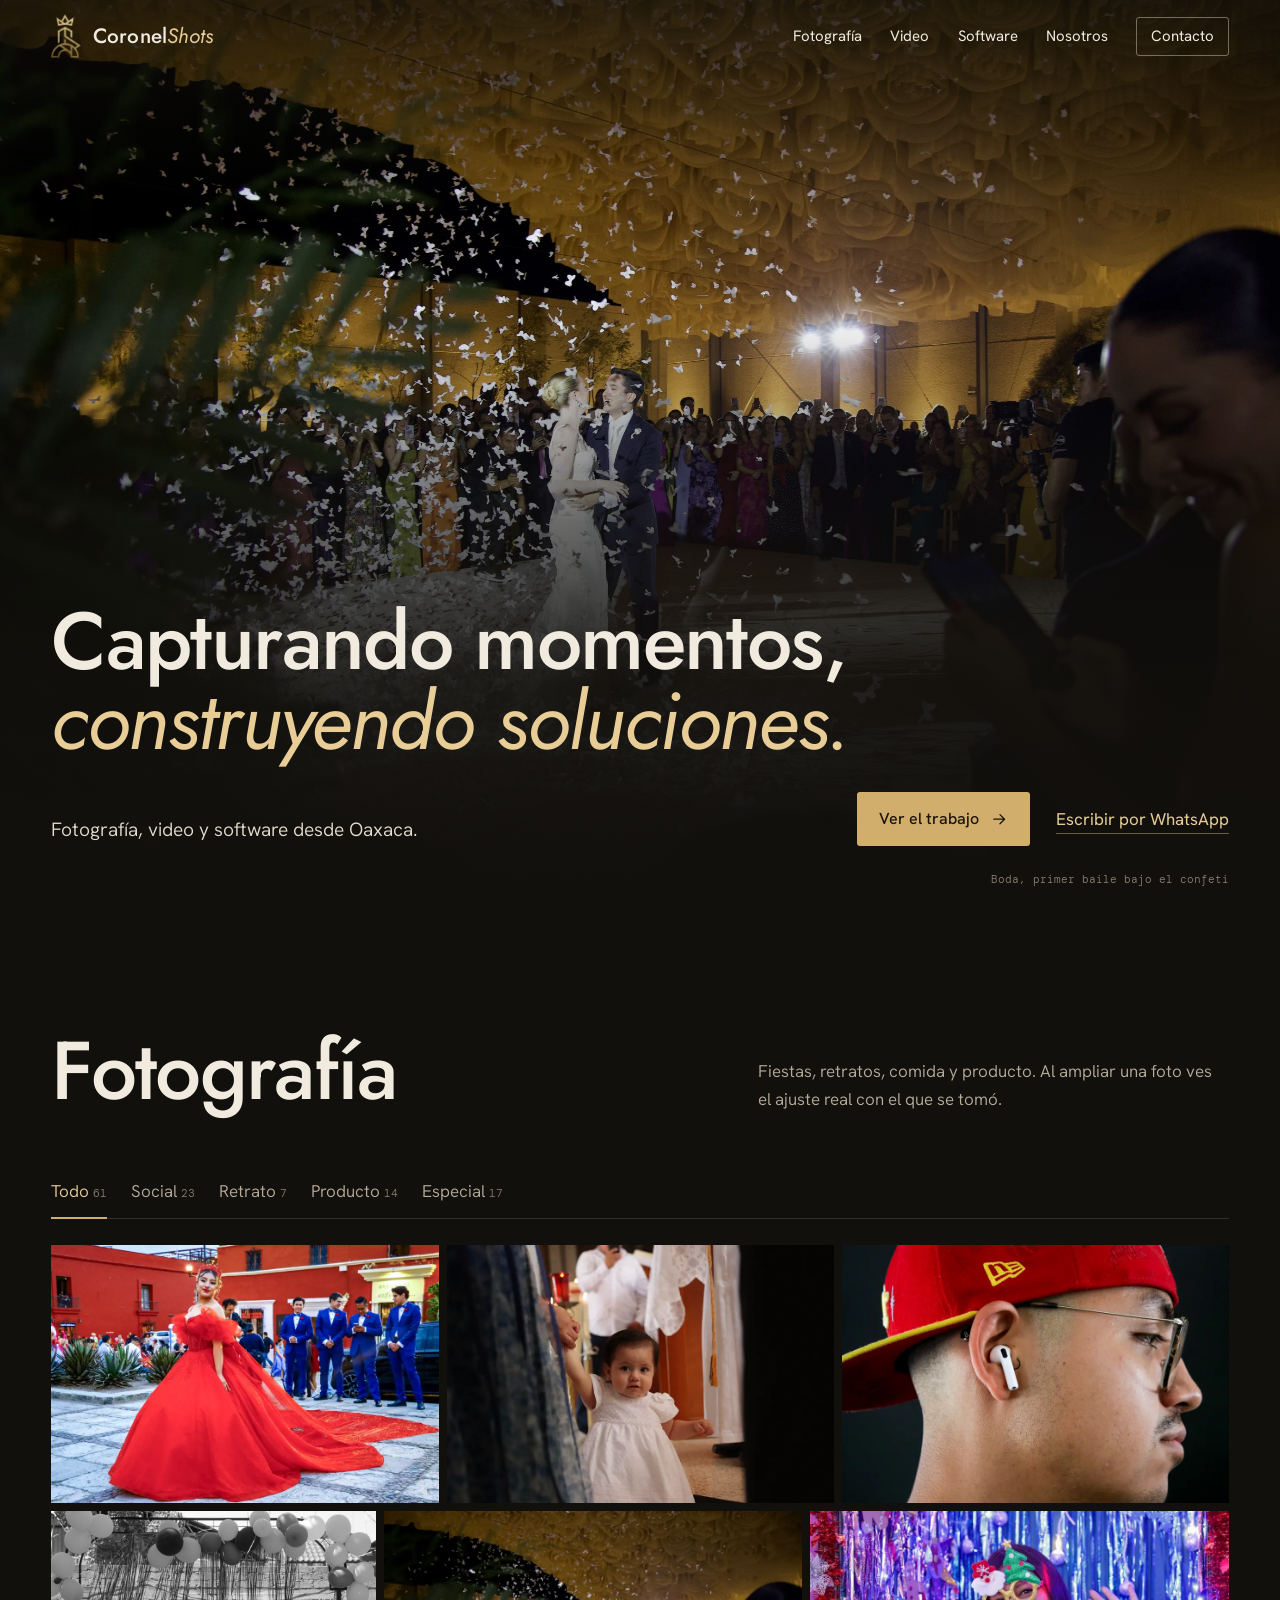
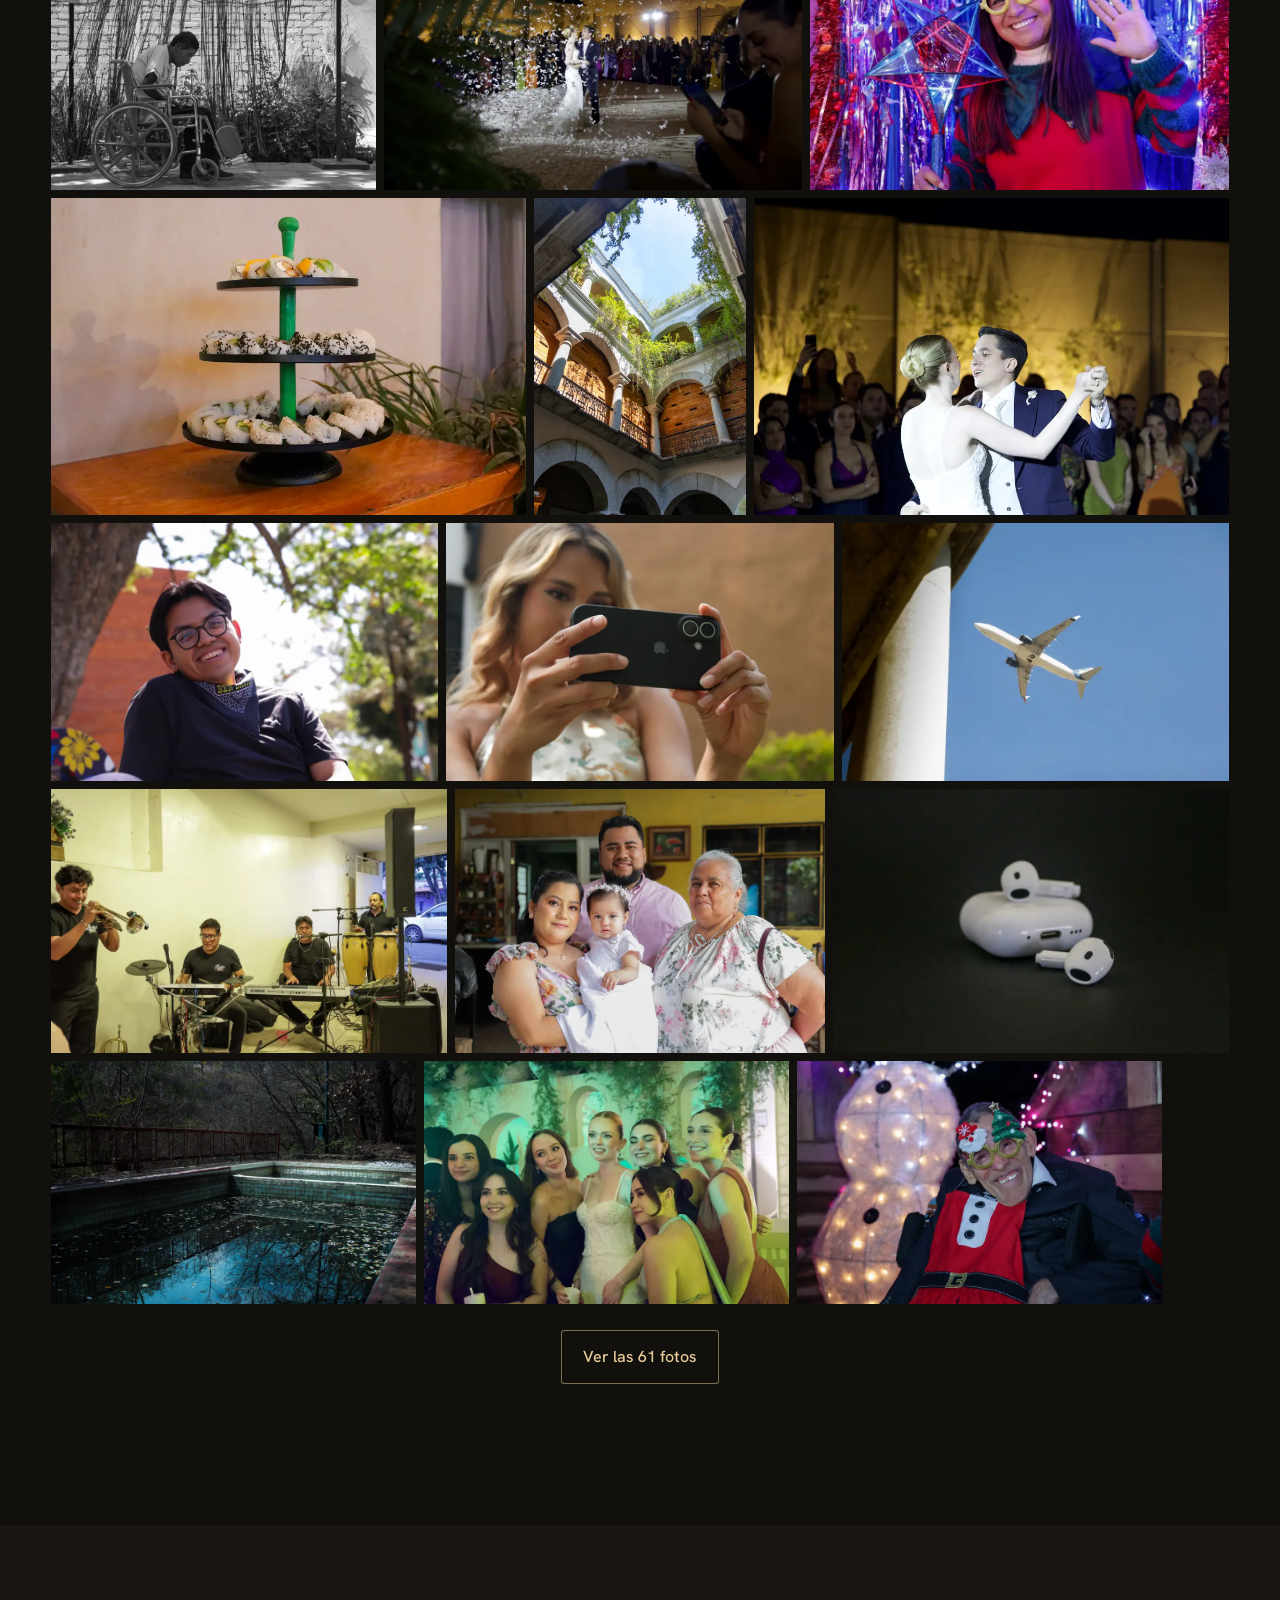
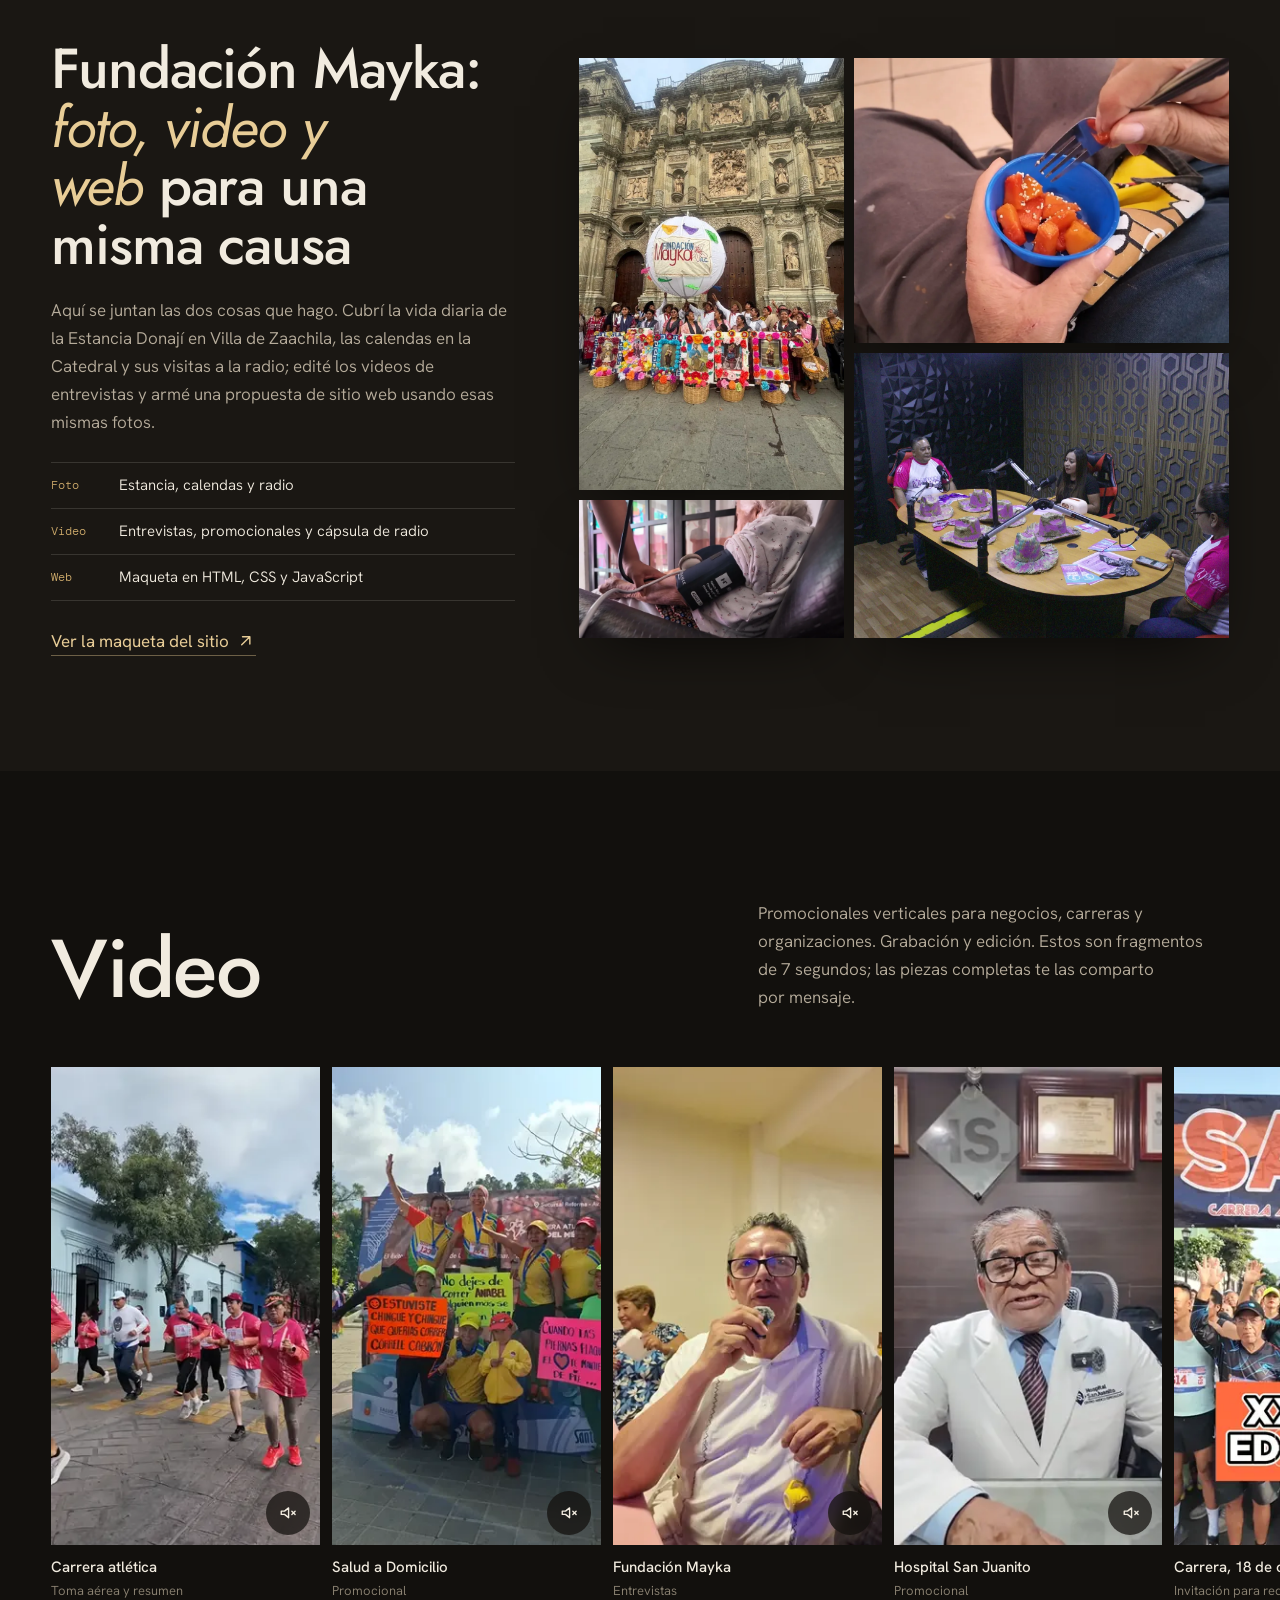
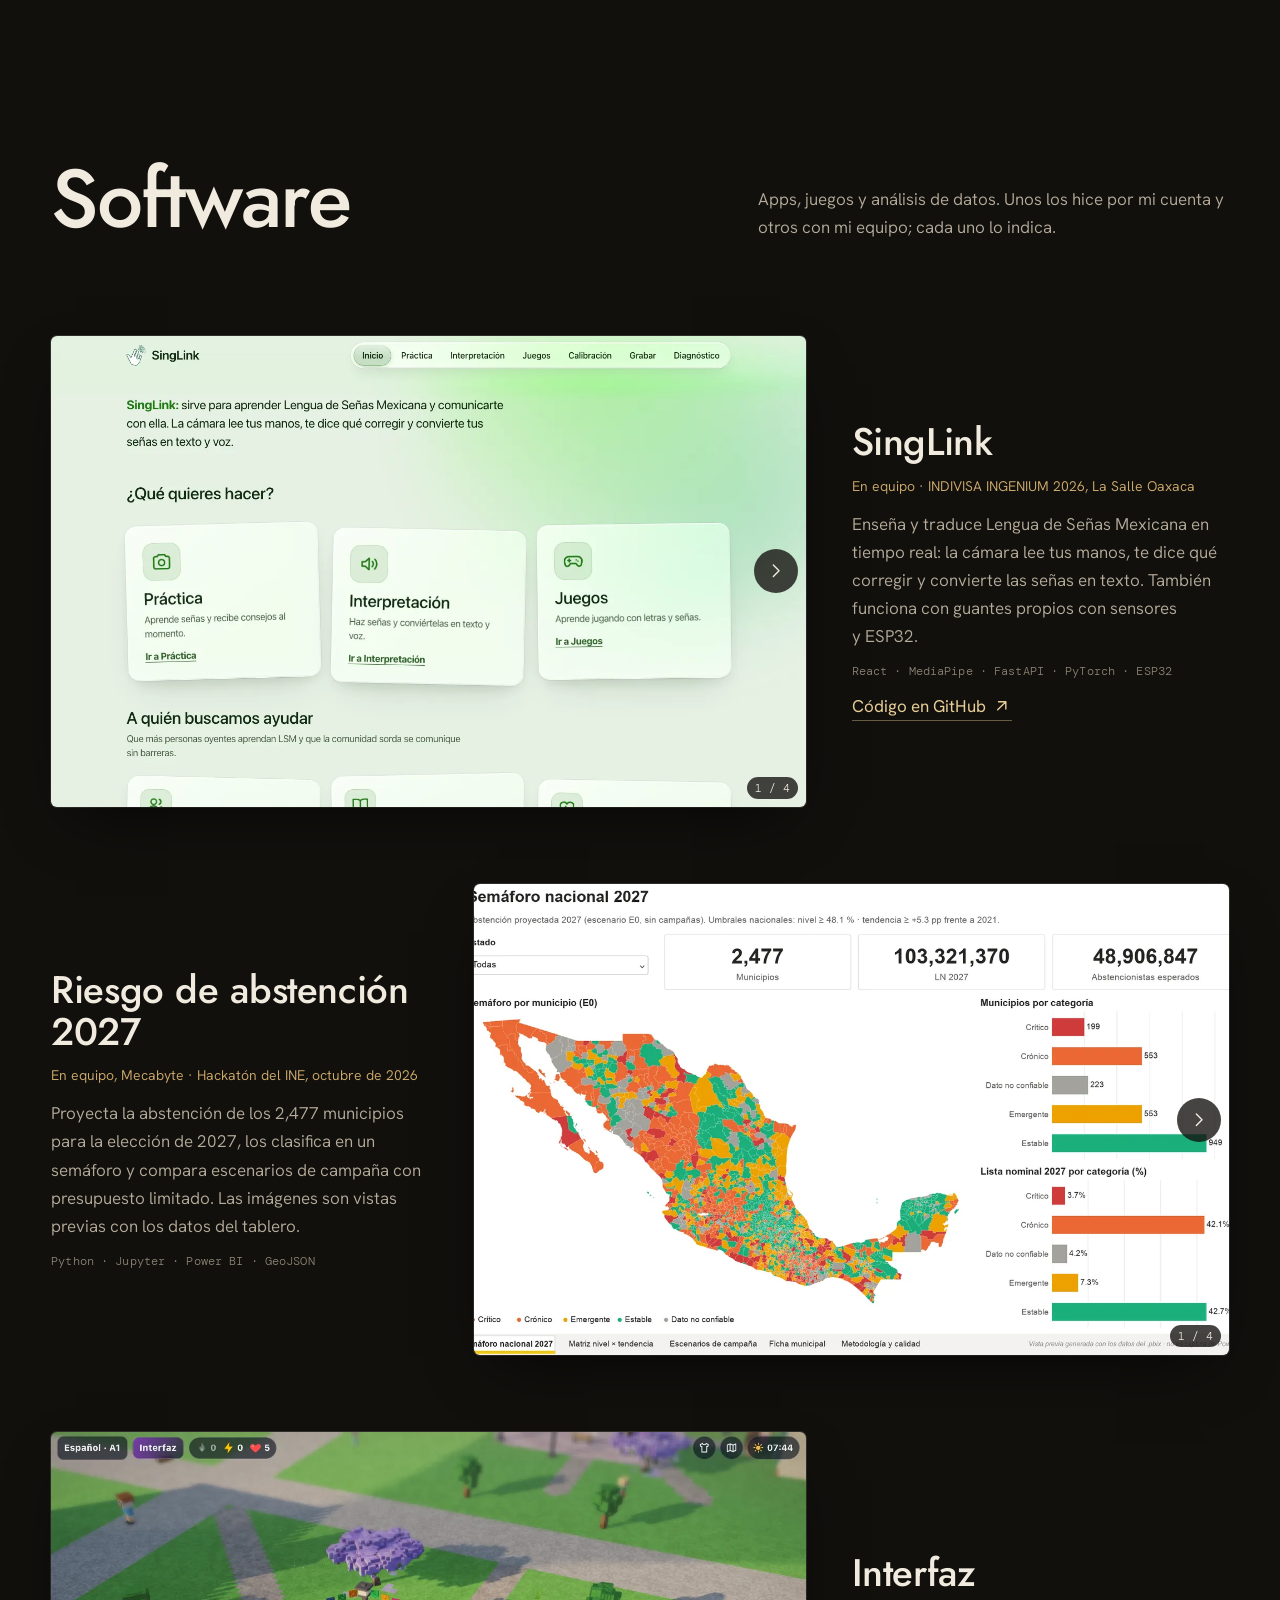
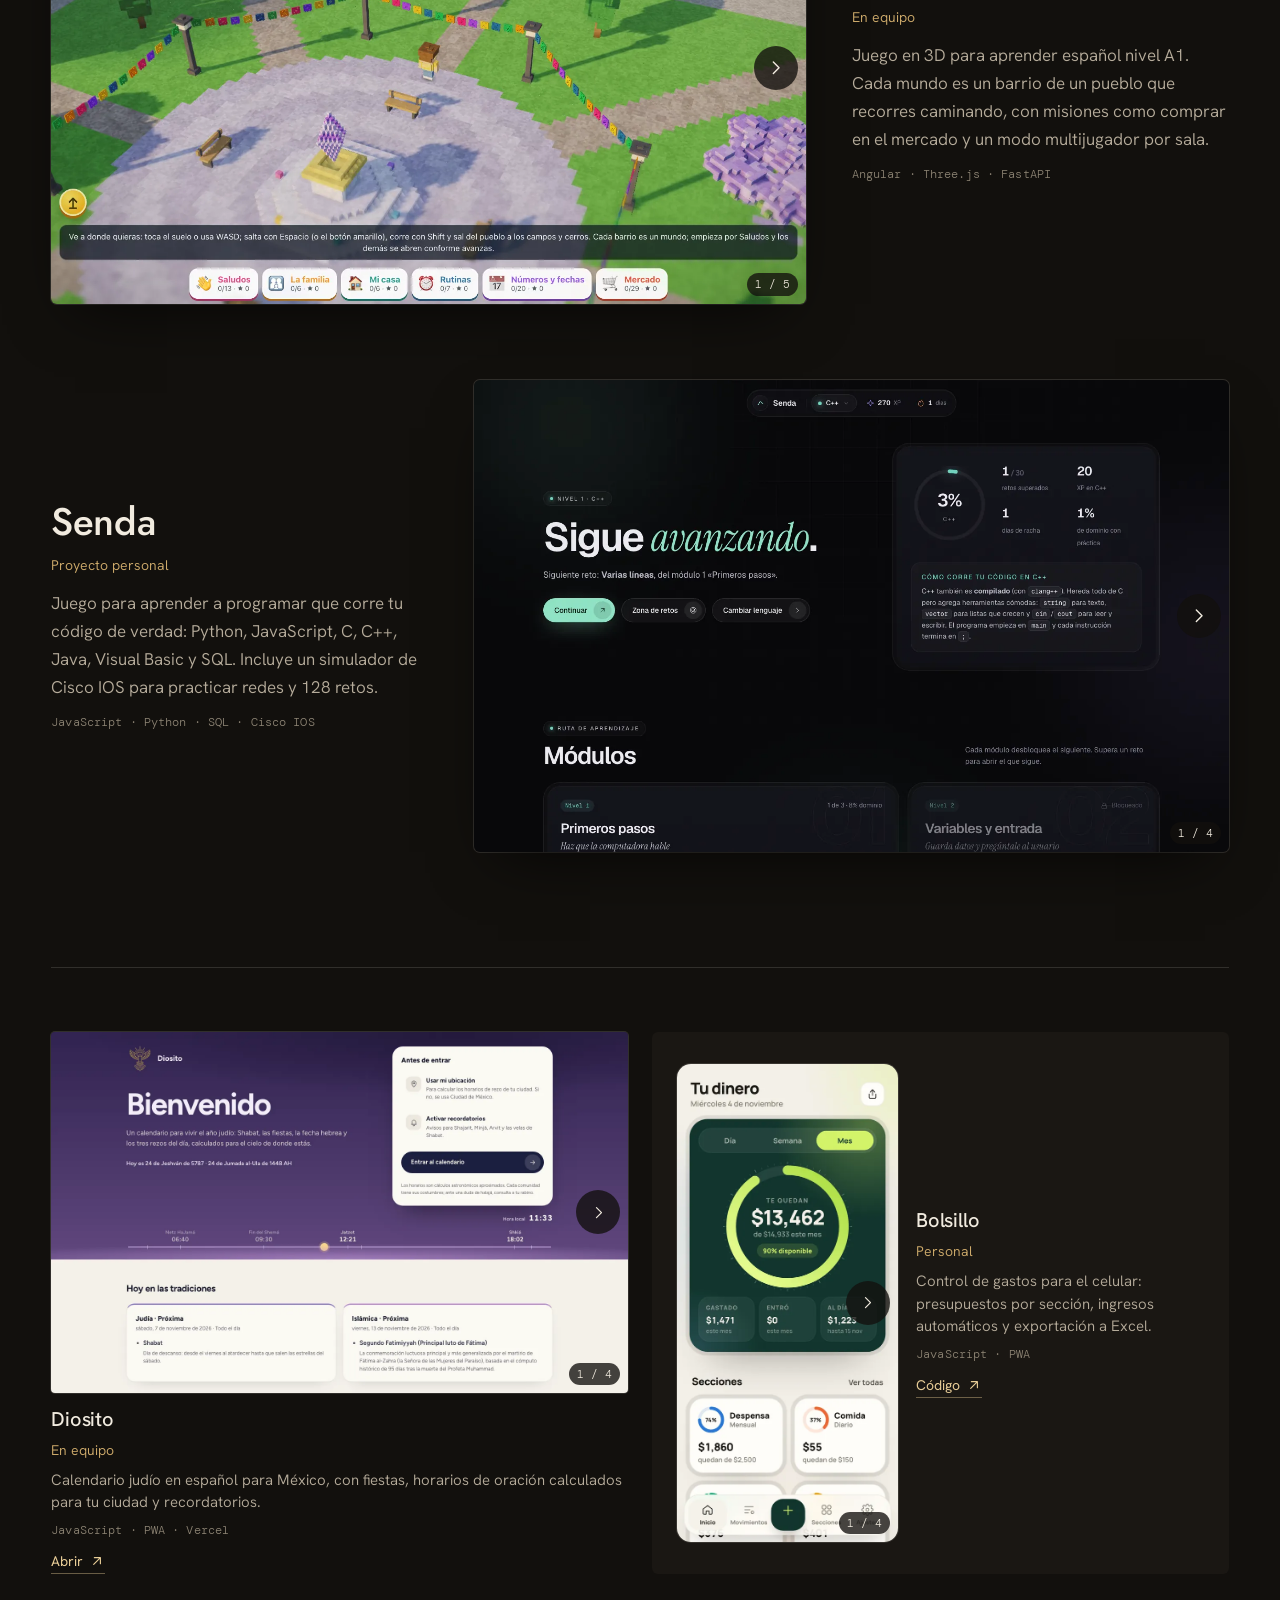
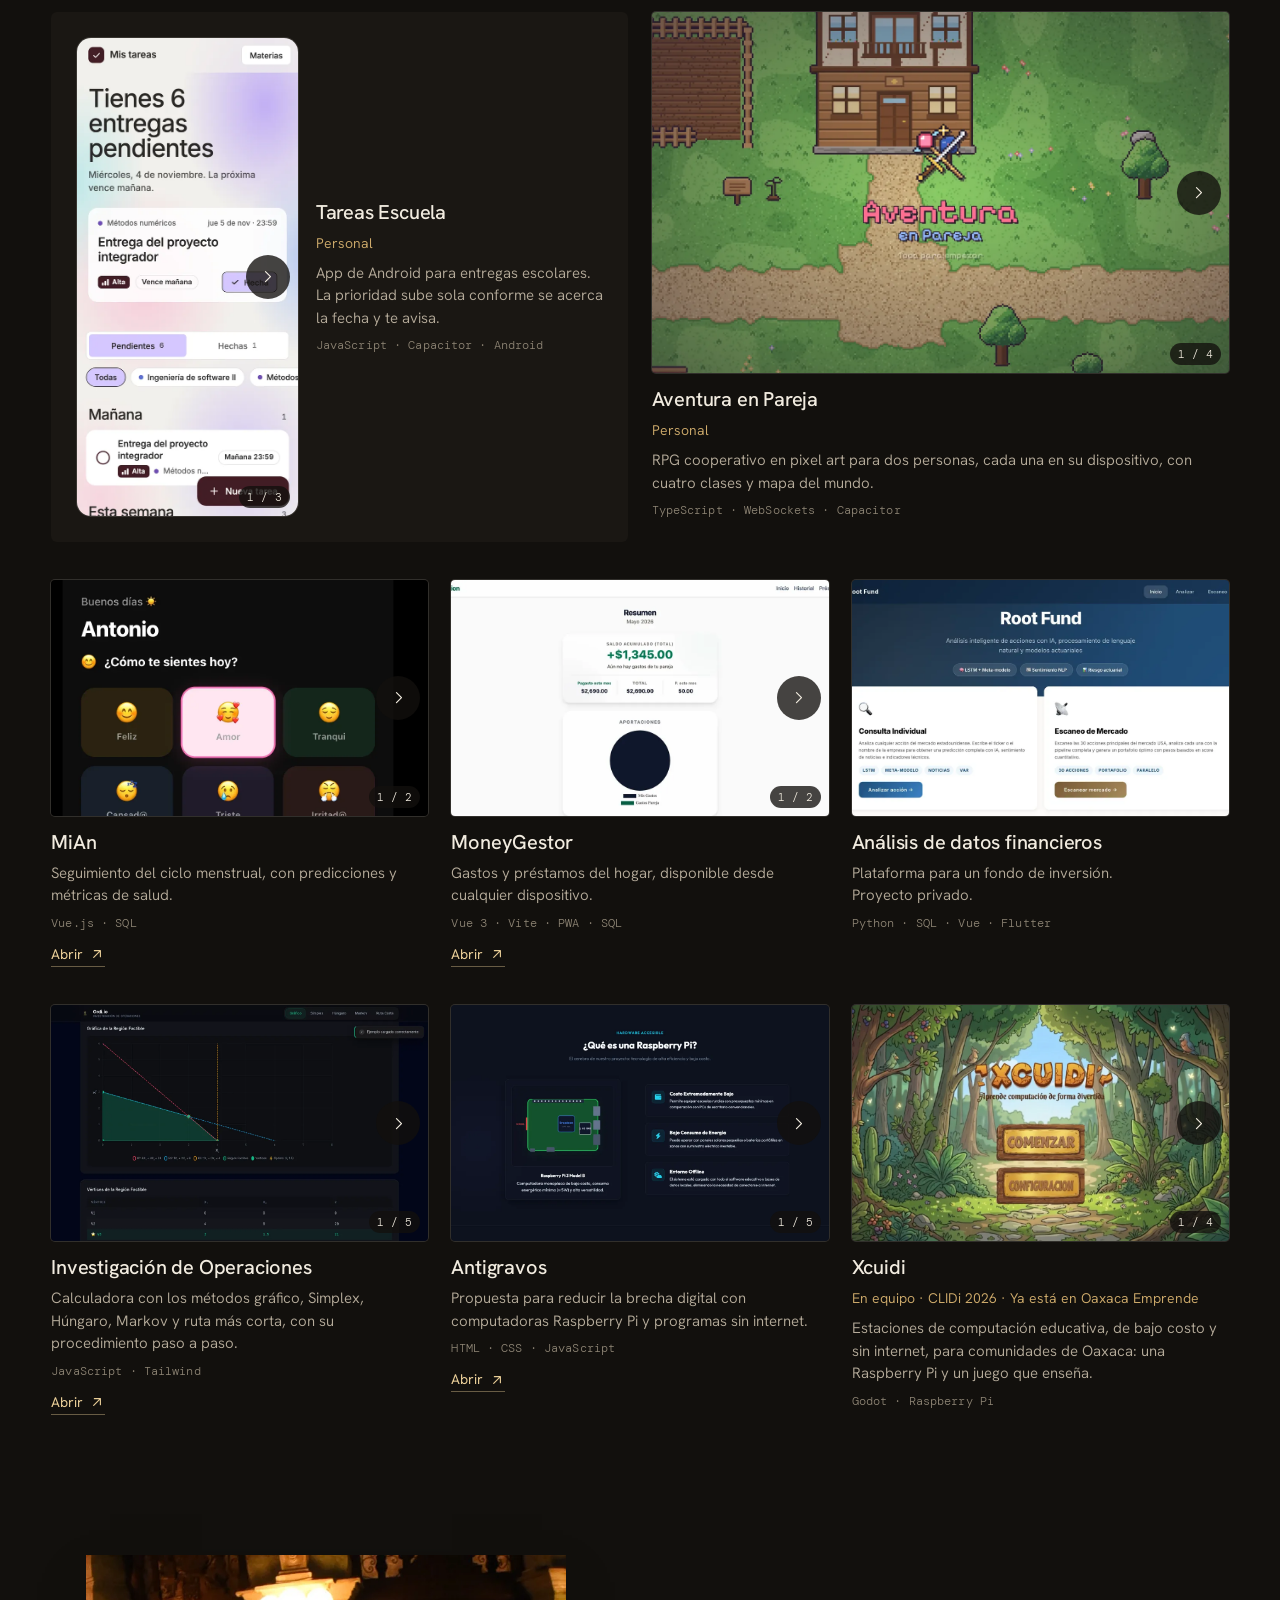
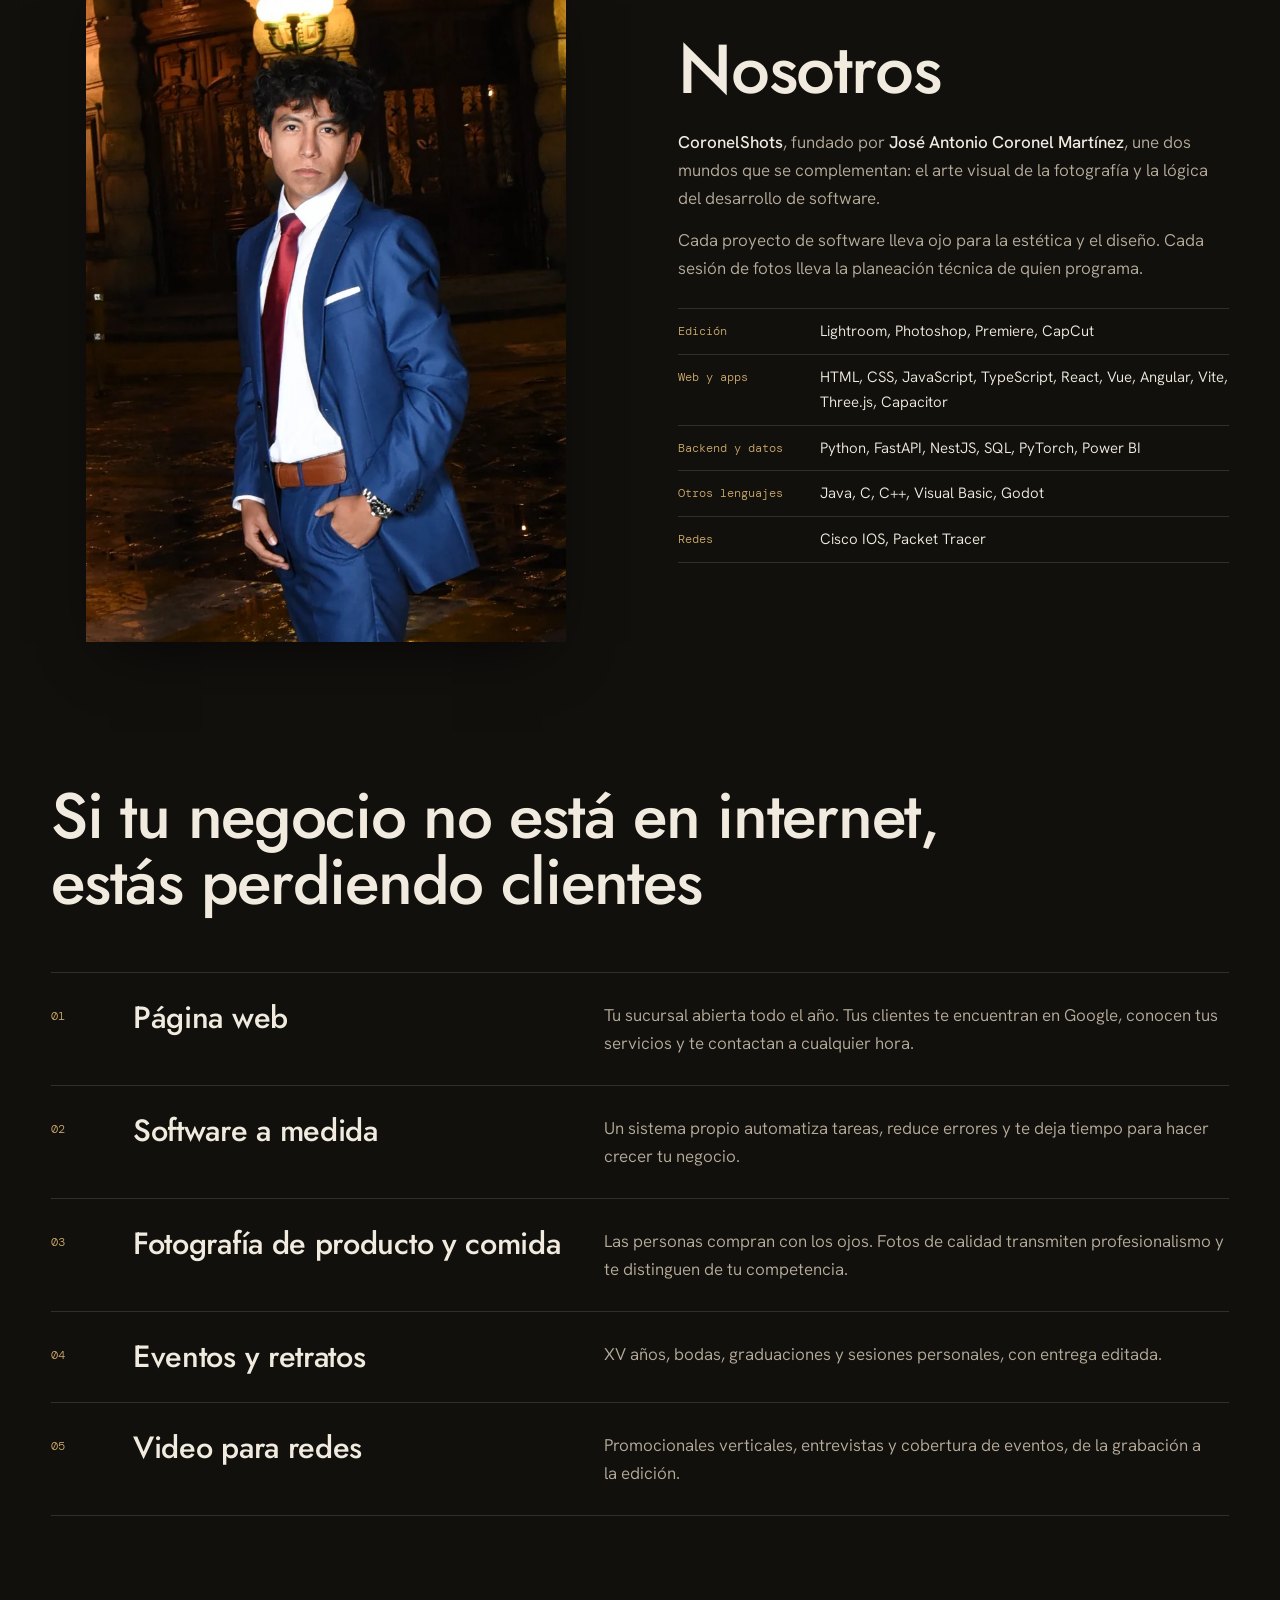
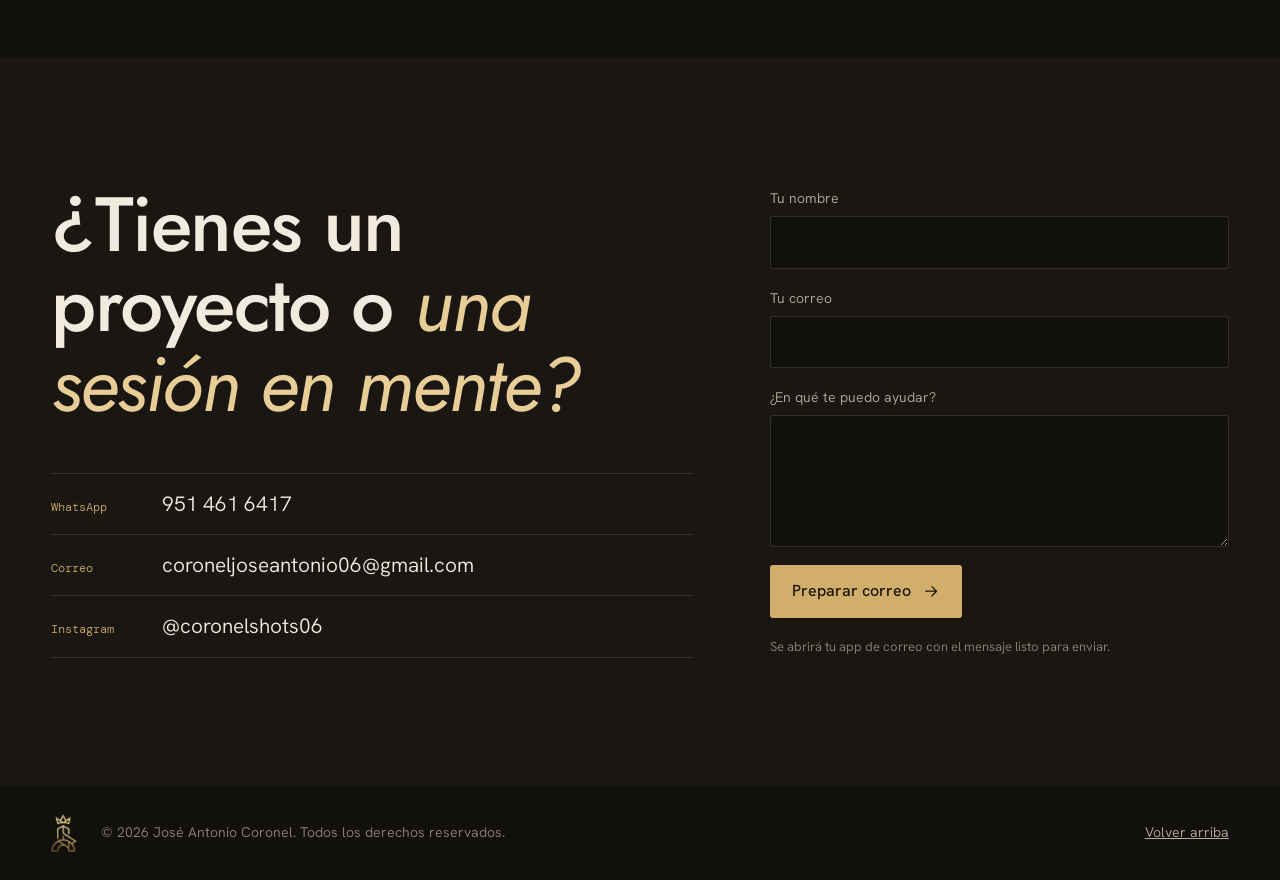
==== commit d9f0345f: "Cambia la tipografía a Jost, Hanken Grotesk y DM Mono Co-Authored-By: Claude Opus 5.5 <noreply@anthr" ====
--- a/index.html
+++ b/index.html
@@ -2,22 +2,23 @@
 <html lang="es">
 <head>
 <meta charset="UTF-8">
-<meta name="viewport" content="width=device-width, initial-scale=1">
+<meta name="viewport" content="width=device-width, initial-scale=1, viewport-fit=cover">
 <title>CoronelShots | Fotografía, video y software en Oaxaca</title>
 <meta name="description" content="Portafolio de José Antonio Coronel: fotografía social, retrato y producto, video para redes y desarrollo de software, desde Oaxaca.">
 <meta name="theme-color" content="#12100d">
 <meta property="og:type" content="website">
 <meta property="og:title" content="CoronelShots | Fotografía, video y software">
 <meta property="og:description" content="Capturando momentos, construyendo soluciones. Portafolio de José Antonio Coronel, en Oaxaca.">
-<meta property="og:image" content="https://antonycoronel.github.io/portafolio-coronelshots/img/og.jpg">
+<meta property="og:image" content="https://antonycoronel.github.io/portafolio-coronelshots/img/og.jpg?v=2">
 <meta property="og:url" content="https://antonycoronel.github.io/portafolio-coronelshots/">
 <meta name="twitter:card" content="summary_large_image">
 <link rel="icon" type="image/png" sizes="32x32" href="img/favicon-32.png">
 <link rel="apple-touch-icon" href="img/apple-touch-icon.png">
 <link rel="preconnect" href="https://fonts.googleapis.com">
 <link rel="preconnect" href="https://fonts.gstatic.com" crossorigin>
-<link href="https://fonts.googleapis.com/css2?family=Bodoni+Moda:ital,opsz,wght@0,6..96,400..700;1,6..96,400..600&family=Geist+Mono:wght@400;500&family=Geist:wght@300..600&display=swap" rel="stylesheet">
-<link rel="preload" as="image" href="img/hero/boda-confeti.webp">
+<link href="https://fonts.googleapis.com/css2?family=DM+Mono:wght@400;500&family=Hanken+Grotesk:wght@300..600&family=Jost:ital,wght@0,300..600;1,300..600&display=swap" rel="stylesheet">
+<link rel="preload" as="image" href="img/hero/boda-confeti-m.webp" media="(max-width: 760px) and (orientation: portrait)">
+<link rel="preload" as="image" href="img/hero/boda-confeti.webp" media="(min-width: 761px), (orientation: landscape)">
 <link rel="stylesheet" href="style.css">
 </head>
 <body>
@@ -52,9 +53,9 @@
 
 <section class="hero" id="inicio">
   <div class="hero-fotos" id="heroFotos" aria-hidden="true">
-    <img class="activa" src="img/hero/boda-confeti.webp" alt="" data-pie="Boda, primer baile bajo el confeti">
-    <img src="img/hero/patio-arcos.webp" alt="" loading="lazy" data-pie="Patio colonial visto hacia el cielo">
-    <img src="img/hero/boda-mesa.webp" alt="" loading="lazy" data-pie="Boda, centro de mesa">
+    <picture><source media="(max-width: 760px) and (orientation: portrait)" srcset="img/hero/boda-confeti-m.webp"><img class="activa" src="img/hero/boda-confeti.webp" alt="" data-pie="Boda, primer baile bajo el confeti"></picture>
+    <picture><source media="(max-width: 760px) and (orientation: portrait)" srcset="img/hero/patio-arcos-m.webp"><img src="img/hero/patio-arcos.webp" alt="" loading="lazy" data-pie="Patio colonial visto hacia el cielo"></picture>
+    <picture><source media="(max-width: 760px) and (orientation: portrait)" srcset="img/hero/boda-mesa-m.webp"><img src="img/hero/boda-mesa.webp" alt="" loading="lazy" data-pie="Boda, centro de mesa"></picture>
   </div>
   <div class="hero-texto">
     <h1>Capturando momentos, <em>construyendo soluciones.</em></h1>
@@ -334,6 +335,7 @@
       <p class="stack">Godot · Raspberry Pi</p>
     </article>
   </div>
+  <button class="boton secundario" id="verProyectos" type="button"></button>
 </section>
 
 <section class="seccion nosotros" id="nosotros">
--- a/style.css
+++ b/style.css
@@ -10,18 +10,19 @@
   --oro-claro: #e8cd97;
   --linea: rgba(241, 235, 223, .14);
   --sombra: 0 24px 60px -24px rgba(0, 0, 0, .75);
-  --display: 'Bodoni Moda', 'Didot', Georgia, serif;
-  --cuerpo: 'Geist', system-ui, -apple-system, sans-serif;
-  --mono: 'Geist Mono', ui-monospace, Menlo, monospace;
+  --display: 'Jost', 'Futura', 'Century Gothic', system-ui, sans-serif;
+  --cuerpo: 'Hanken Grotesk', system-ui, -apple-system, sans-serif;
+  --mono: 'DM Mono', ui-monospace, Menlo, monospace;
   --ancho: 1360px;
-  --margen: clamp(16px, 4vw, 56px);
+  --margen: max(clamp(16px, 4vw, 56px), env(safe-area-inset-left), env(safe-area-inset-right));
   --suavizado: cubic-bezier(.2, .7, .2, 1);
   --z-nav: 10;
   --z-visor: 20;
 }
 
 *, *::before, *::after { box-sizing: border-box; }
-html { scroll-behavior: smooth; scroll-padding-top: 88px; -webkit-text-size-adjust: 100%; }
+html { scroll-behavior: smooth; scroll-padding-top: 88px; -webkit-text-size-adjust: 100%; -webkit-tap-highlight-color: transparent; }
+::selection { background: var(--oro); color: #1b1408; }
 body {
   margin: 0;
   background: var(--fondo);
@@ -39,7 +40,6 @@
 ul, ol { list-style: none; }
 h1, h2 {
   font-family: var(--display);
-  font-variation-settings: 'opsz' 26;
   font-weight: 500;
   letter-spacing: -.02em;
   line-height: 1.04;
@@ -83,13 +83,13 @@
 .nav {
   position: fixed; inset: 0 0 auto; z-index: var(--z-nav);
   display: flex; align-items: center; justify-content: space-between; gap: 24px;
-  padding: 14px var(--margen);
-  transition: background .3s, padding .3s, box-shadow .3s;
-}
-.nav.fija { background: rgba(18, 16, 13, .86); backdrop-filter: blur(14px); box-shadow: 0 1px 0 var(--linea); padding-block: 8px; }
+  padding: calc(14px + env(safe-area-inset-top)) var(--margen) 14px;
+  transition: background .3s, padding .3s, box-shadow .3s, transform .35s var(--suavizado);
+}
+.nav.fija { background: rgba(18, 16, 13, .86); backdrop-filter: blur(14px); box-shadow: 0 1px 0 var(--linea); padding-block: calc(8px + env(safe-area-inset-top)) 8px; }
 .marca { display: flex; align-items: center; gap: 12px; text-decoration: none; }
 .marca img { width: 30px; height: auto; }
-.marca span { font-variation-settings: 'opsz' 18; font-family: var(--display); font-size: 1.3rem; font-weight: 500; letter-spacing: .005em; }
+.marca span { font-family: var(--display); font-size: 1.3rem; font-weight: 500; letter-spacing: .005em; }
 .marca i { color: var(--oro-claro); font-weight: 400; }
 .nav nav { display: flex; align-items: center; gap: clamp(16px, 2.2vw, 34px); }
 .nav nav a { position: relative; font-size: .9375rem; font-weight: 400; text-decoration: none; padding: 6px 0; text-shadow: 0 1px 10px rgba(0,0,0,.4); }
@@ -203,7 +203,6 @@
 .destacado.invertido .pantalla { order: 2; }
 .pantalla { overflow: hidden; border-radius: 6px; box-shadow: var(--sombra), 0 0 0 1px var(--linea); background: var(--fondo-3); }
 .destacado-texto { display: grid; gap: 12px; justify-items: start; }
-.destacado-texto h3, .lista-servicios h3 { font-variation-settings: 'opsz' 22; }
 .destacado-texto h3 { font-family: var(--display); font-size: clamp(1.9rem, 3vw, 2.7rem); font-weight: 500; letter-spacing: -.01em; line-height: 1.08; }
 .destacado-texto p:not(.quien):not(.stack) { color: var(--suave); }
 .rejilla { display: grid; grid-template-columns: repeat(6, minmax(0, 1fr)); gap: clamp(30px, 3vw, 44px) clamp(14px, 1.8vw, 26px); margin-top: clamp(44px, 6vw, 80px); padding-top: clamp(36px, 5vw, 64px); border-top: 1px solid var(--linea); }
@@ -219,6 +218,7 @@
 
 /* Carrusel de capturas: se desliza con el dedo; los botones y el contador los pone script.js */
 .pantalla > .carrusel { aspect-ratio: 16 / 10; }
+#verProyectos { display: none; }
 .carrusel { position: relative; overflow: hidden; }
 .carrusel-pista { display: flex; height: 100%; overflow-x: auto; scroll-snap-type: x mandatory; scrollbar-width: none; overscroll-behavior-x: contain; }
 .carrusel-pista::-webkit-scrollbar { display: none; }
@@ -274,13 +274,13 @@
 .error:empty { display: none; }
 .nota { font-size: .8125rem; color: var(--tenue); }
 
-.pie { display: flex; flex-wrap: wrap; align-items: center; gap: 12px 24px; padding: 28px var(--margen); font-size: .875rem; color: var(--tenue); }
+.pie { display: flex; flex-wrap: wrap; align-items: center; gap: 12px 24px; padding: 28px var(--margen) calc(28px + env(safe-area-inset-bottom)); font-size: .875rem; color: var(--tenue); }
 .pie img { width: 26px; }
 .pie p { flex: 1 1 auto; }
 .pie a { color: var(--suave); }
 
 /* Visor de fotos */
-.visor { width: 100vw; height: 100dvh; max-width: none; max-height: none; margin: 0; padding: 0; border: 0; background: rgba(10, 8, 6, .97); color: var(--texto); overflow: hidden; }
+.visor { width: 100vw; height: 100dvh; max-width: none; max-height: none; margin: 0; padding: 0; border: 0; background: #0a0806; color: var(--texto); overflow: hidden; }
 .visor[open] { display: grid; grid-template-columns: 72px minmax(0, 1fr) 72px; align-items: center; animation: aparecer .25s ease; }
 .visor::backdrop { background: transparent; }
 .visor figure { grid-column: 2; height: 100dvh; display: flex; flex-direction: column; justify-content: center; gap: 12px; padding-block: 24px; min-height: 0; touch-action: pan-y; }
@@ -304,40 +304,150 @@
   .destacado.invertido .pantalla { order: 0; }
   .encabezado { grid-template-columns: minmax(0, 1fr); }
   .servicios .encabezado { grid-template-columns: minmax(0, 1fr); }
+  .tarjeta.telefono > .carrusel { flex-basis: min(42%, 260px); width: min(42%, 260px); }
 }
 @media (max-width: 760px) {
+  html { scroll-padding-top: 60px; }
   body { font-size: 1rem; }
-  .nav-boton { display: block; }
+
+  /* Barra y menú: los enlaces quedan abajo, al alcance del pulgar */
+  .nav.oculta { transform: translateY(-100%); }
+  .nav.oculta:has(:focus-visible) { transform: none; }
+  .nav-boton { display: block; min-height: 44px; }
   .nav nav {
-    position: fixed; inset: 0; z-index: -1; flex-direction: column; align-items: flex-start; justify-content: center; gap: 12px;
-    padding: 0 var(--margen); background: var(--fondo);
+    position: fixed; inset: 0; z-index: -1; flex-direction: column; align-items: flex-start; justify-content: flex-end; gap: 8px;
+    padding: 88px var(--margen) calc(40px + env(safe-area-inset-bottom)); background: var(--fondo); overflow-y: auto;
     opacity: 0; visibility: hidden; transition: opacity .25s, visibility .25s;
   }
   .nav.abierta { background: transparent; backdrop-filter: none; box-shadow: none; }
   .nav.abierta nav { opacity: 1; visibility: visible; }
-  .nav nav a { font-family: var(--display); font-size: 2.3rem; line-height: 1.2; }
-  .nav .nav-cta { border: 0; padding: 6px 0; color: var(--oro-claro); }
+  .nav nav a { font-family: var(--display); font-size: 2.6rem; line-height: 1.2; }
+  .nav .nav-cta, .nav .nav-cta.actual { border: 0; padding: 6px 0; background: none; color: var(--oro-claro); }
+
+  /* Listas y formularios */
+  .boton.secundario, .formulario .boton { width: 100%; justify-content: center; }
+  .formulario .boton { justify-content: space-between; }
   .hero-dato { display: none; }
-  .hero h1 { font-size: clamp(2.7rem, 13vw, 4.6rem); }
-  .hero-fotos img { object-position: 42% 30%; }
-  .foto { --alto: 118px; }
+
+  /* Galería: dos columnas sin recortar, con una foto a todo lo ancho de vez en cuando */
+  .encabezado { margin-bottom: 22px; }
+  .filtros { flex-wrap: nowrap; justify-content: space-between; gap: 12px; margin-bottom: 14px; font-size: .9375rem; overflow-x: auto; scrollbar-width: none; }
+  .filtros::-webkit-scrollbar { display: none; }
+  .filtros button { flex: none; }
+  .filtros sup { display: none; }
+  .galeria { display: block; columns: 3 130px; column-gap: 6px; }
   .galeria::after { display: none; }
-  .filtros { flex-wrap: nowrap; gap: 14px; font-size: .9375rem; overflow-x: auto; scrollbar-width: none; }
-  .filtros button { flex: none; }
+  .foto { width: 100%; margin-bottom: 6px; max-height: none; break-inside: avoid; }
+  .foto.grande { column-span: all; }
   .foto span { display: none; }
-  .tira { margin-inline: calc(var(--margen) * -1); padding-inline: var(--margen); scroll-padding-inline: var(--margen); }
-  .clip { flex-basis: 62vw; }
-  .caso-fotos { aspect-ratio: 1; }
-  .rejilla { grid-template-columns: minmax(0, 1fr); }
-  .lista-servicios li { grid-template-columns: 2.6em minmax(0, 1fr); }
+
+  /* Fundación Mayka: abre con las fotos de orilla a orilla */
+  .caso { padding-top: 0; gap: 32px; }
+  .caso-fotos { order: -1; margin-inline: calc(var(--margen) * -1); gap: 4px; aspect-ratio: 1 / 1.04; }
+  .caso-fotos img { box-shadow: none; }
+
+  /* Video */
+  .tira { margin-inline: calc(var(--margen) * -1); padding-inline: var(--margen); scroll-padding-inline: var(--margen); scrollbar-width: none; }
+  .tira::-webkit-scrollbar { display: none; }
+  .clip { flex-basis: clamp(200px, 62vw, 280px); }
+
+  /* Software: capturas más grandes y la siguiente asomándose para invitar a deslizar */
+  .destacado { gap: 18px; padding-block: 26px; }
+  .destacado .pantalla { margin-inline: calc(var(--margen) * -1); border-radius: 0; box-shadow: none; background: none; }
+  .pantalla > .carrusel, .tarjeta:not(.telefono) > .carrusel { aspect-ratio: 1.82; }
+  .pantalla .carrusel-pista, .tarjeta:not(.telefono) .carrusel-pista { gap: 6px; background: var(--fondo); }
+  .pantalla .carrusel-pista { padding-inline: var(--margen); scroll-padding-inline: var(--margen); }
+  .pantalla .carrusel-pista img { flex-basis: 88%; width: 88%; }
+  .tarjeta:not(.telefono) .carrusel-pista img { flex-basis: 88%; width: 88%; }
+  .tarjeta:not(.telefono) > .carrusel { background: none; box-shadow: none; border-radius: 0; }
+  .tarjeta:not(.telefono) .carrusel-pista img { border-radius: 4px; }
+  /* El contador va sobre la captura actual, no sobre la unión con la siguiente */
+  .pantalla > .carrusel .carrusel-n { right: auto; left: calc(var(--margen) + 8px); }
+  .tarjeta:not(.telefono) > .carrusel .carrusel-n { right: auto; left: 8px; }
+  .rejilla { grid-template-columns: minmax(0, 1fr); margin-top: 26px; padding-top: 34px; }
+  .rejilla.plegada > .tarjeta:nth-child(n+4) { display: none; }
+  .rejilla.plegada ~ #verProyectos { display: flex; }
+  .tarjeta.telefono > .carrusel { flex-basis: 40%; width: 40%; }
+
+  /* Nosotros, servicios y contacto */
+  .nosotros { gap: 30px; }
+  .herramientas div { grid-template-columns: minmax(0, 1fr); gap: 2px; }
+  .lista-servicios li { grid-template-columns: 2em minmax(0, 1fr); column-gap: 10px; }
   .lista-servicios p { grid-column: 2; }
-  .herramientas div { grid-template-columns: 6.8em 1fr; }
+  .canales li { grid-template-columns: minmax(0, 1fr); padding: 0; }
+  .canales span { padding-top: 12px; }
+  .canales a { display: block; padding: 2px 0 12px; font-size: 1.125rem; }
+
+  /* Visor */
   .visor[open] { grid-template-columns: minmax(0, 1fr); }
-  .visor figure { grid-column: 1; grid-row: 1; padding: 16px; }
-  .visor .ant, .visor .sig { position: absolute; bottom: 12px; z-index: 1; }
+  .visor figure { grid-column: 1; grid-row: 1; padding: calc(16px + env(safe-area-inset-top)) 16px calc(16px + env(safe-area-inset-bottom)); }
+  .visor .cerrar { top: calc(14px + env(safe-area-inset-top)); }
+  .visor .ant, .visor .sig { position: absolute; bottom: calc(12px + env(safe-area-inset-bottom)); z-index: 1; }
   .visor .ant { left: 12px; } .visor .sig { right: 12px; }
   .visor img { max-height: calc(100dvh - 150px); }
   .visor figcaption { padding-inline: 56px; text-align: center; justify-content: center; min-height: 60px; }
+}
+
+@media (max-width: 359px) {
+  .filtros { gap: 6px; font-size: .875rem; }
+}
+
+/* Portada en celular vertical: la foto arriba sin texto encima, el mensaje abajo sobre el cuarto oscuro */
+@media (max-width: 760px) and (min-height: 501px) {
+  .hero { min-height: 100svh; flex-direction: column; align-items: stretch; }
+  .hero-fotos { position: relative; inset: auto; flex: 1 1 auto; min-height: 38svh; }
+  .hero-fotos::after {
+    background:
+      linear-gradient(180deg, rgba(18,16,13,.72) 0, rgba(18,16,13,0) 28%),
+      linear-gradient(0deg, var(--fondo) 0, rgba(18,16,13,0) 28%);
+  }
+  .hero-fotos img { object-position: 50% 50%; }
+  .hero-texto { flex: none; margin-top: -18px; padding: 0 var(--margen) calc(22px + env(safe-area-inset-bottom)); }
+  .hero h1 { font-size: clamp(2.5rem, 12vw, 4.6rem); }
+  .hero-pie { margin-top: 16px; gap: 16px; }
+  .hero-acciones { flex: 1 1 100%; flex-direction: column; align-items: stretch; gap: 10px; }
+  .hero-acciones .boton { justify-content: space-between; }
+  .hero-acciones .enlace { align-self: flex-start; }
+}
+
+/* Celular acostado: la portada cabe en una pantalla y el menú no se sale */
+@media (max-height: 500px) and (orientation: landscape) {
+  .hero { min-height: 100svh; }
+  .hero-texto { padding: 68px var(--margen) 18px; }
+  .hero h1 { font-size: clamp(1.9rem, 5.4vw, 2.9rem); }
+  .hero-pie { margin-top: 10px; gap: 10px 28px; flex-wrap: nowrap; align-items: center; }
+  .hero-pie p { font-size: .9375rem; }
+  .hero-acciones { flex: none; flex-wrap: nowrap; }
+  .hero-dato { display: none; }
+  .clip { flex-basis: 170px; }
+  .nav nav { flex-direction: row; flex-wrap: wrap; align-items: center; justify-content: center; gap: 4px 28px; padding-top: 64px; }
+  .nav nav a { font-size: 1.7rem; }
+}
+@media (min-width: 761px) and (max-height: 500px) and (orientation: landscape) {
+  .nav nav { flex-wrap: nowrap; padding: 0; gap: 18px; }
+  .nav nav a { font-size: .9375rem; }
+}
+
+/* Pantallas táctiles: sin efectos pegados de hover, deslizar en vez de flechas, áreas de toque de 44 px */
+@media (hover: none) {
+  .foto:hover img { transform: none; }
+  .boton:hover { background: var(--oro); }
+  .boton.secundario:hover { background: none; color: var(--oro-claro); }
+  .boton:hover .i { transform: none; }
+  .clip-sonido:hover { background: rgba(18, 16, 13, .72); color: inherit; }
+  .visor-b:hover { background: rgba(241,235,223,.08); }
+  .enlace:hover { color: var(--oro-claro); border-color: rgba(232, 205, 151, .4); }
+  .canales a:hover { color: inherit; }
+  .nav .nav-cta:hover { background: none; color: var(--oro-claro); }
+  .carrusel-b { display: none; }
+  .foto:active img { opacity: .75; }
+  .canales a:active { color: var(--oro-claro); }
+}
+@media (pointer: coarse) {
+  .enlace { position: relative; }
+  .enlace::after { content: ''; position: absolute; inset: -9px -4px; }
+  .pie a { display: inline-block; padding-block: 11px; }
+  .canales a { min-height: 44px; }
 }
 @media (prefers-reduced-motion: reduce) {
   html { scroll-behavior: auto; }
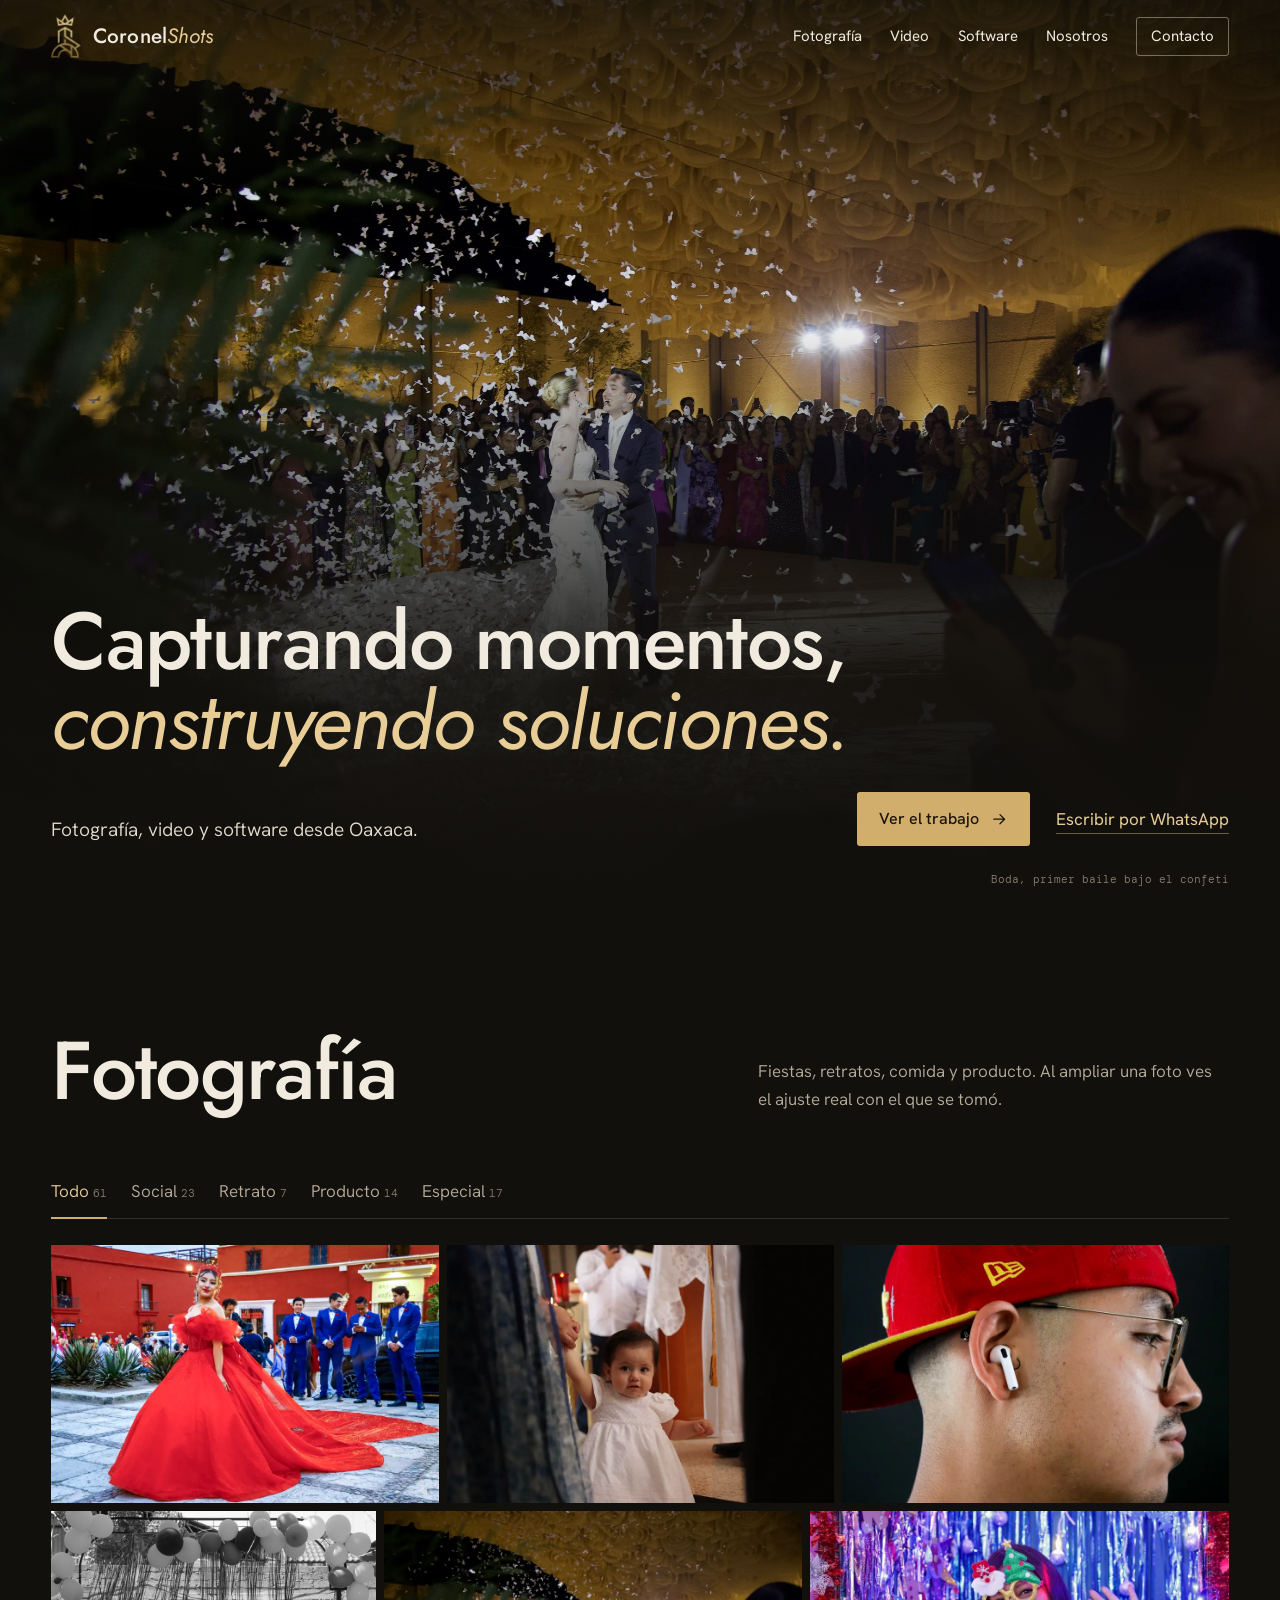
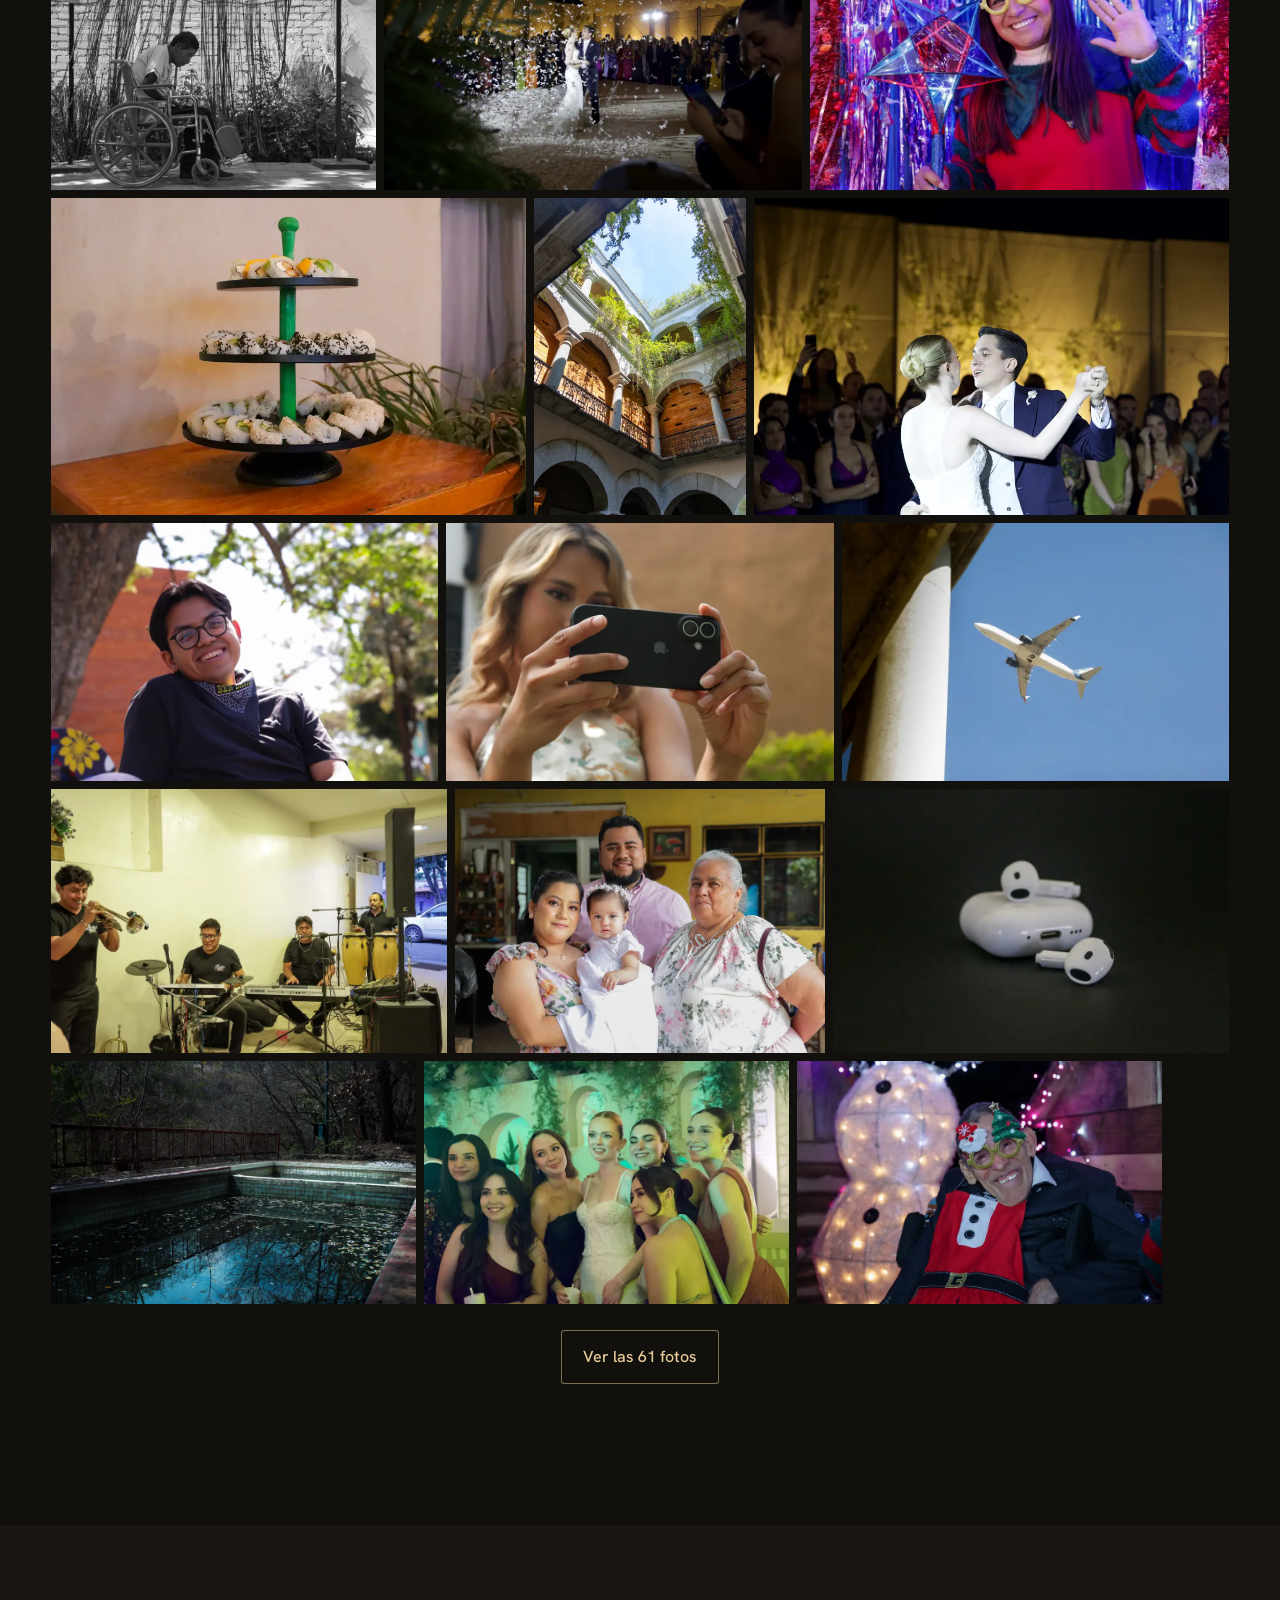
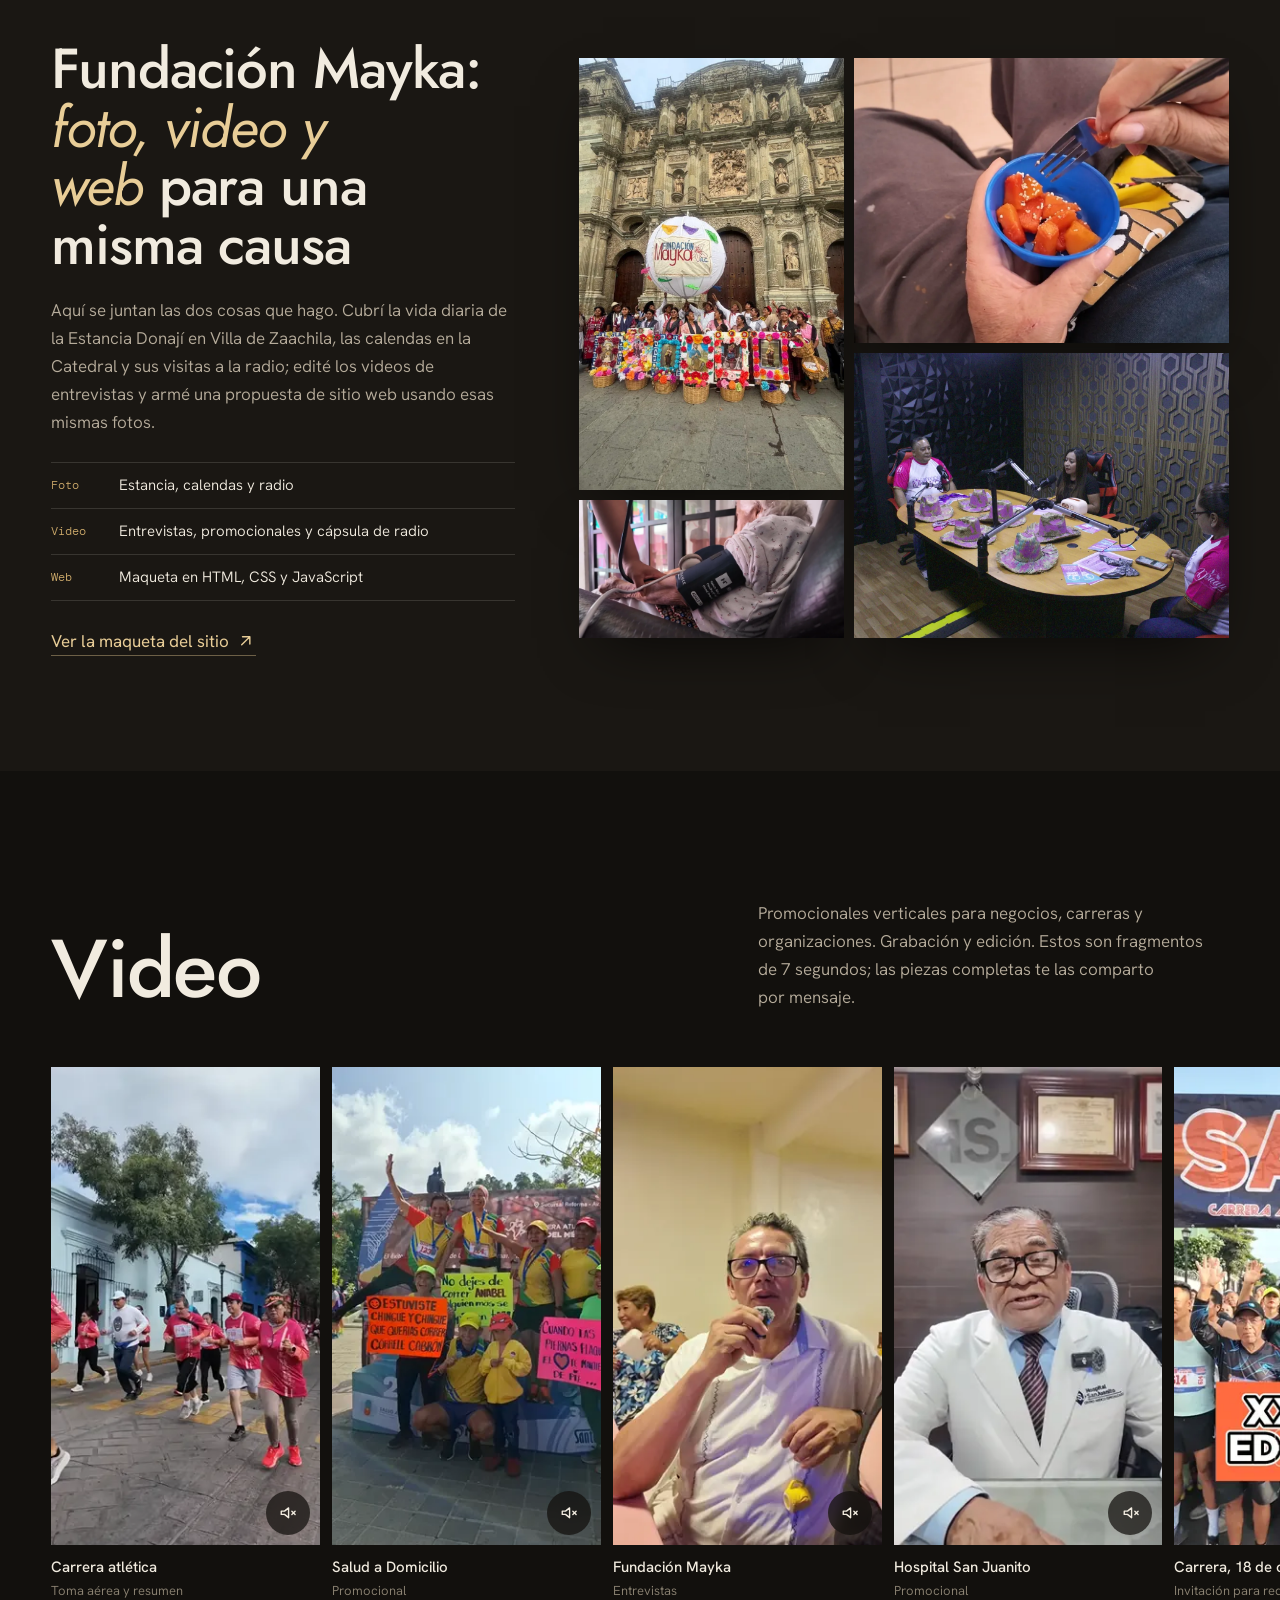
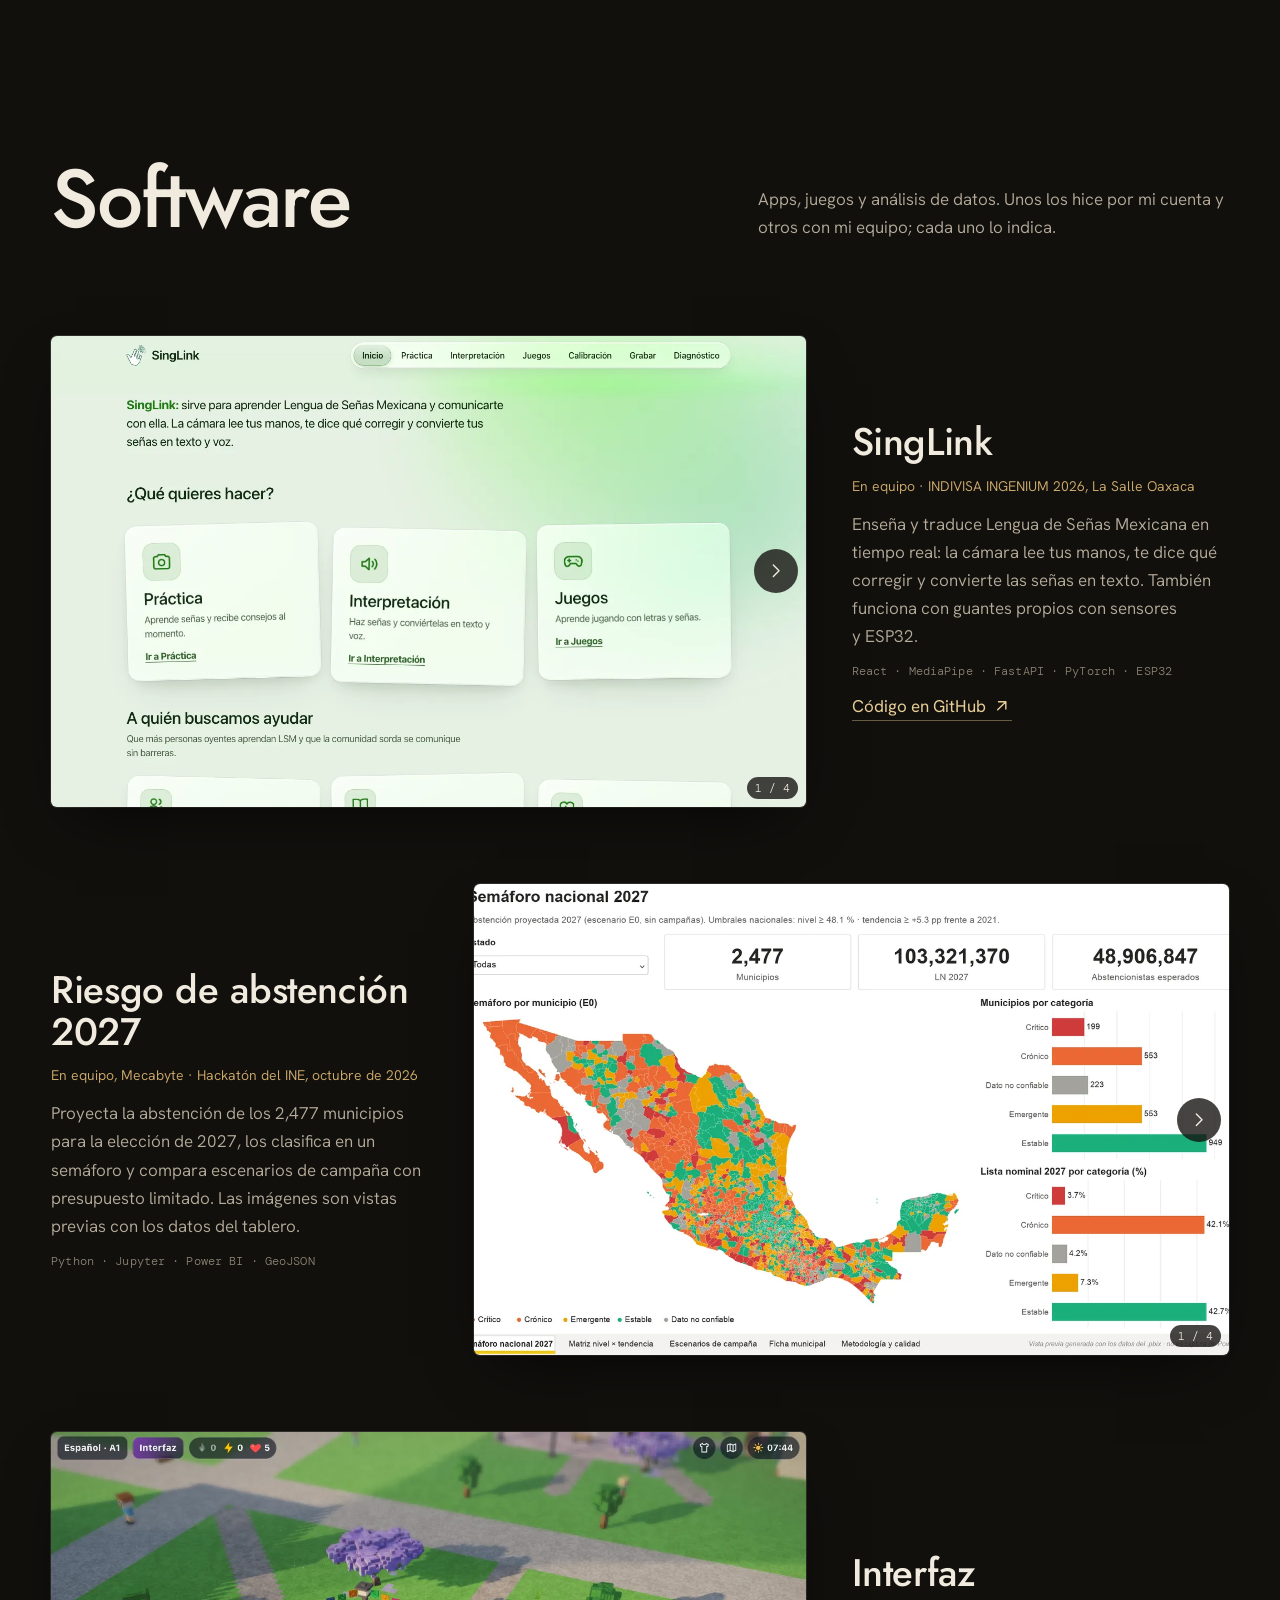
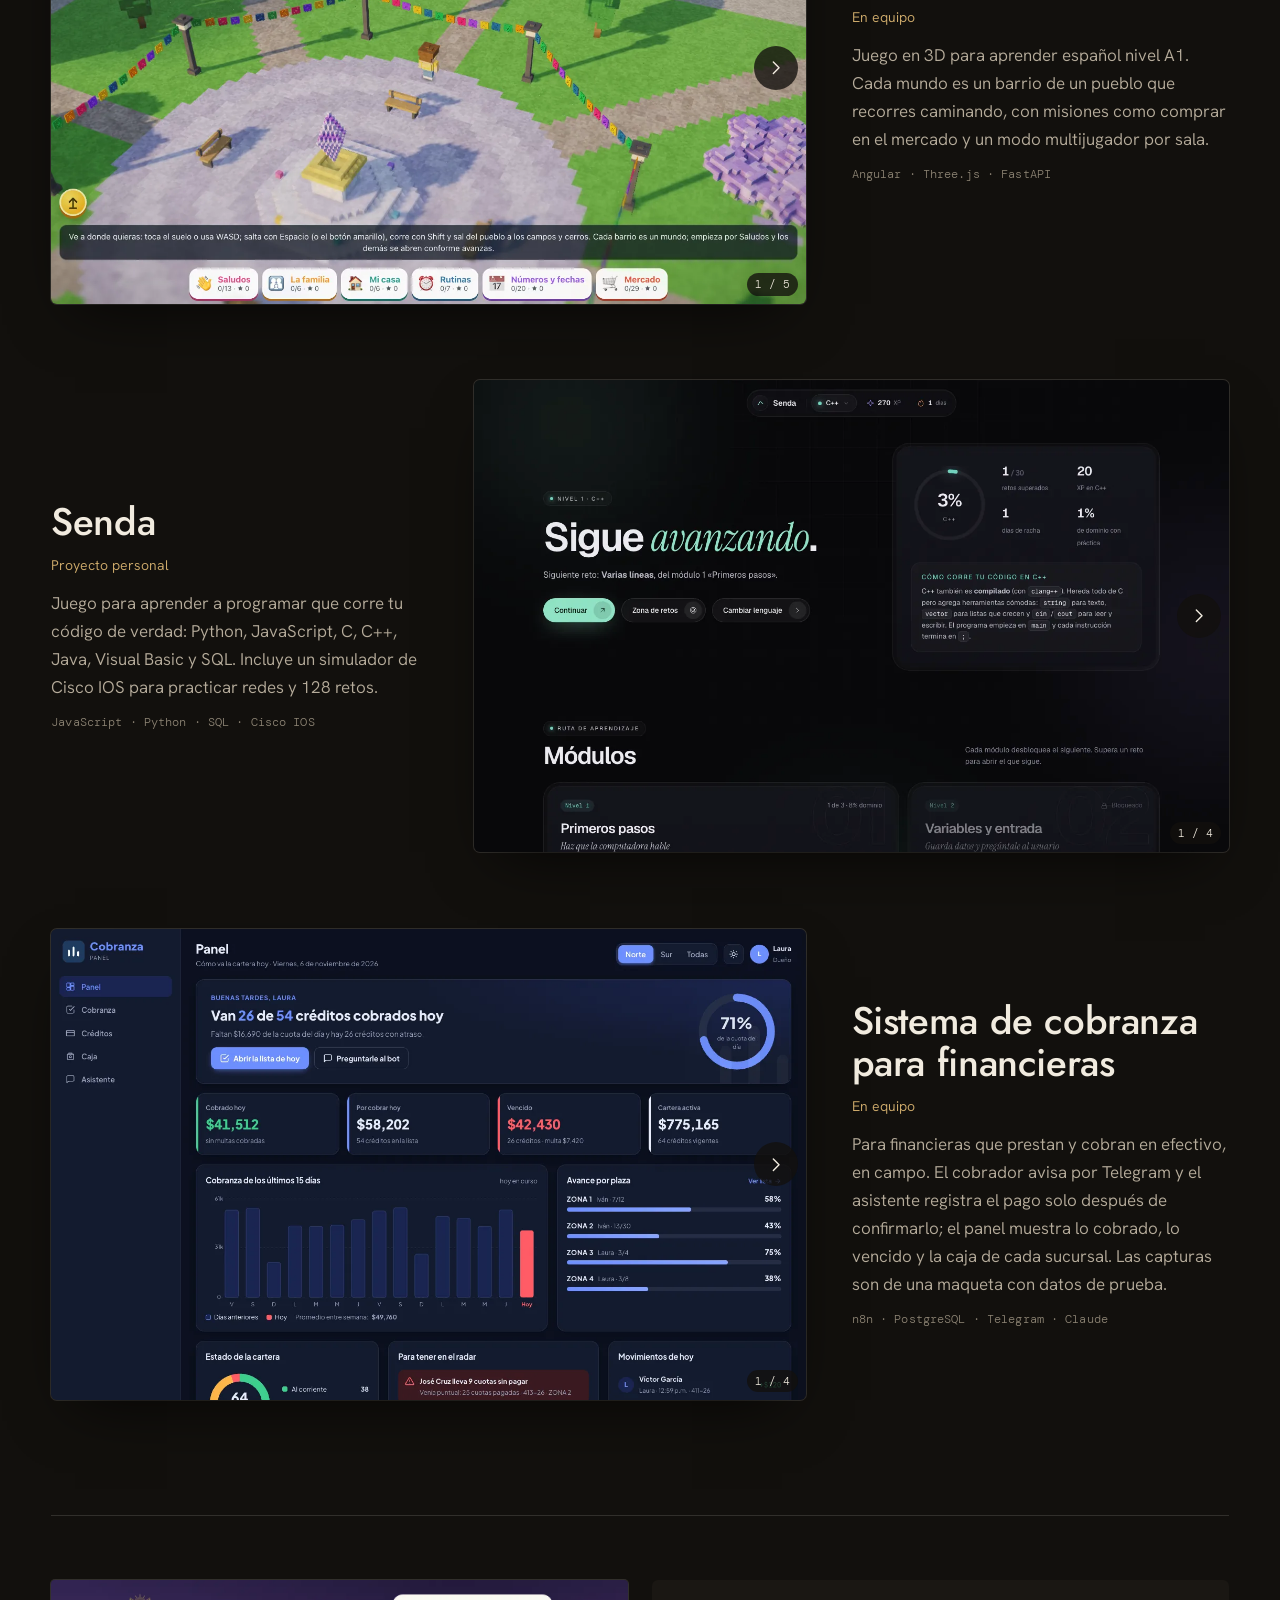
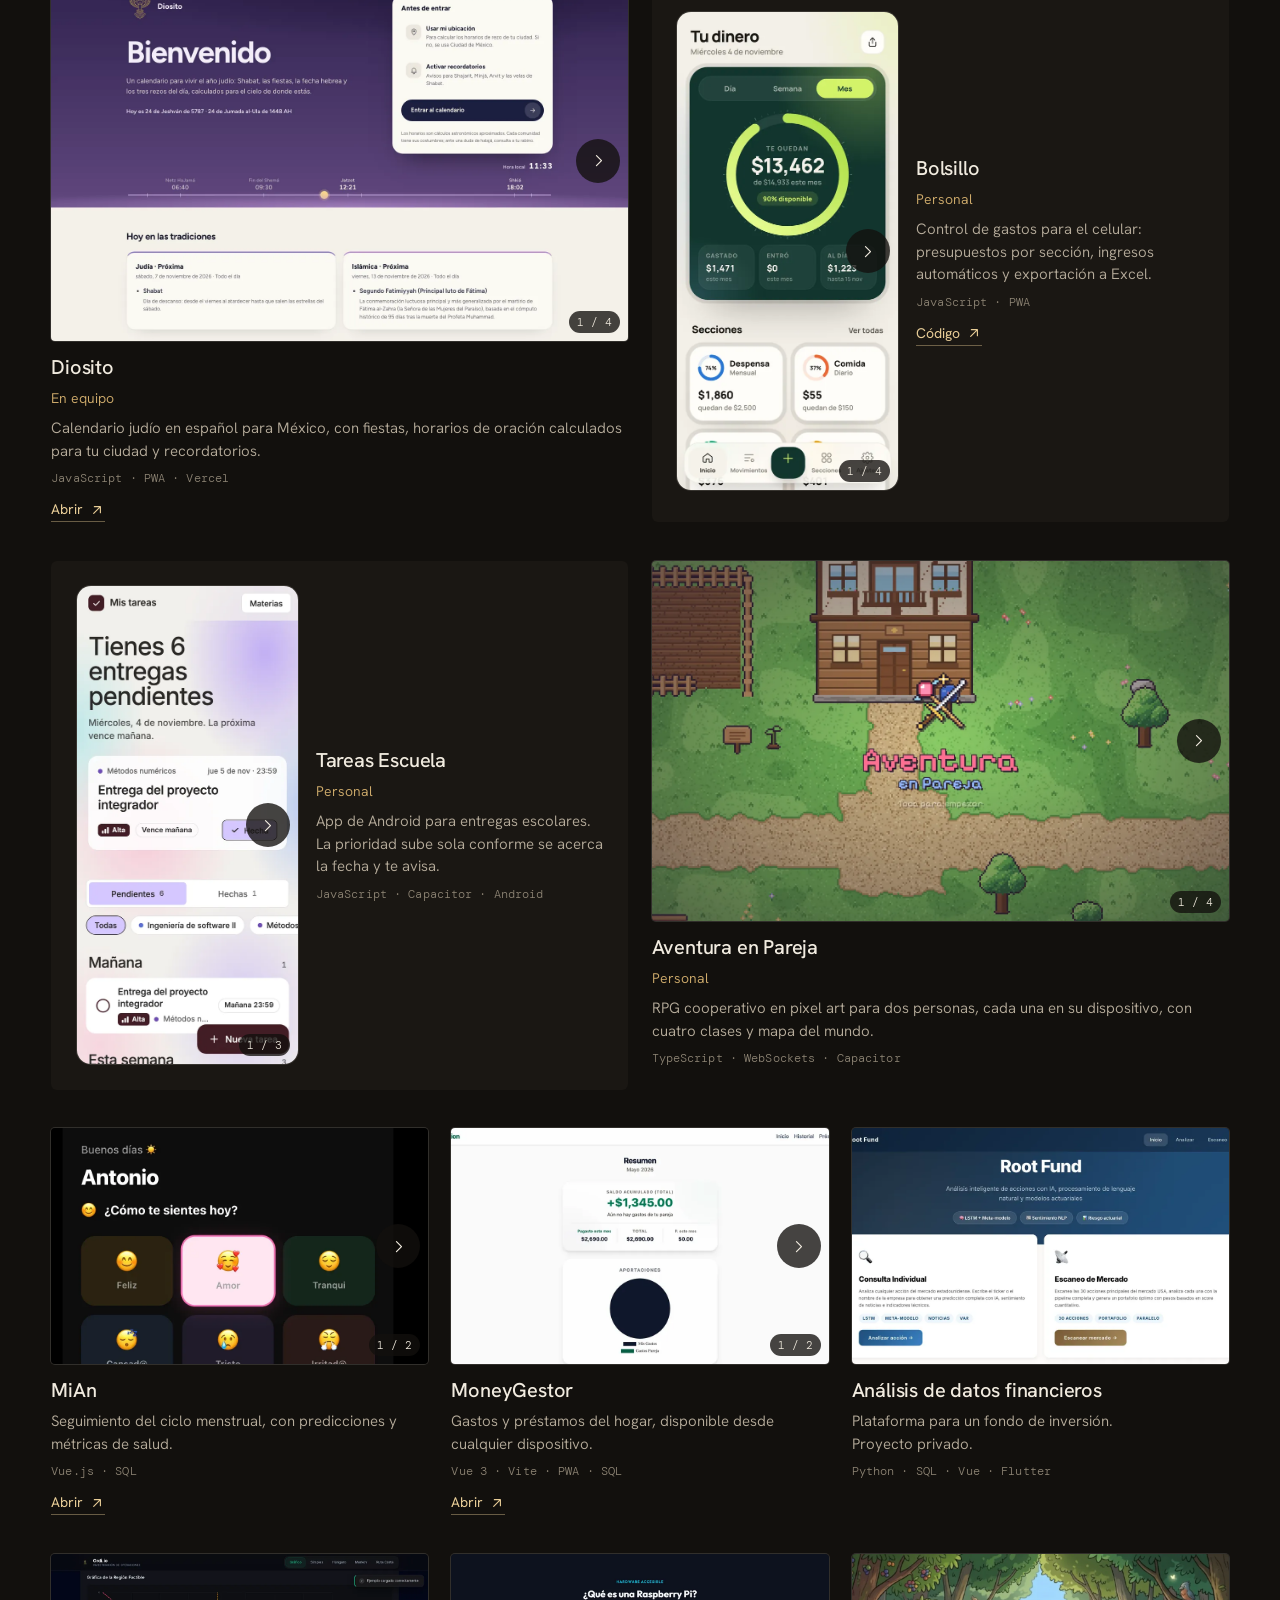
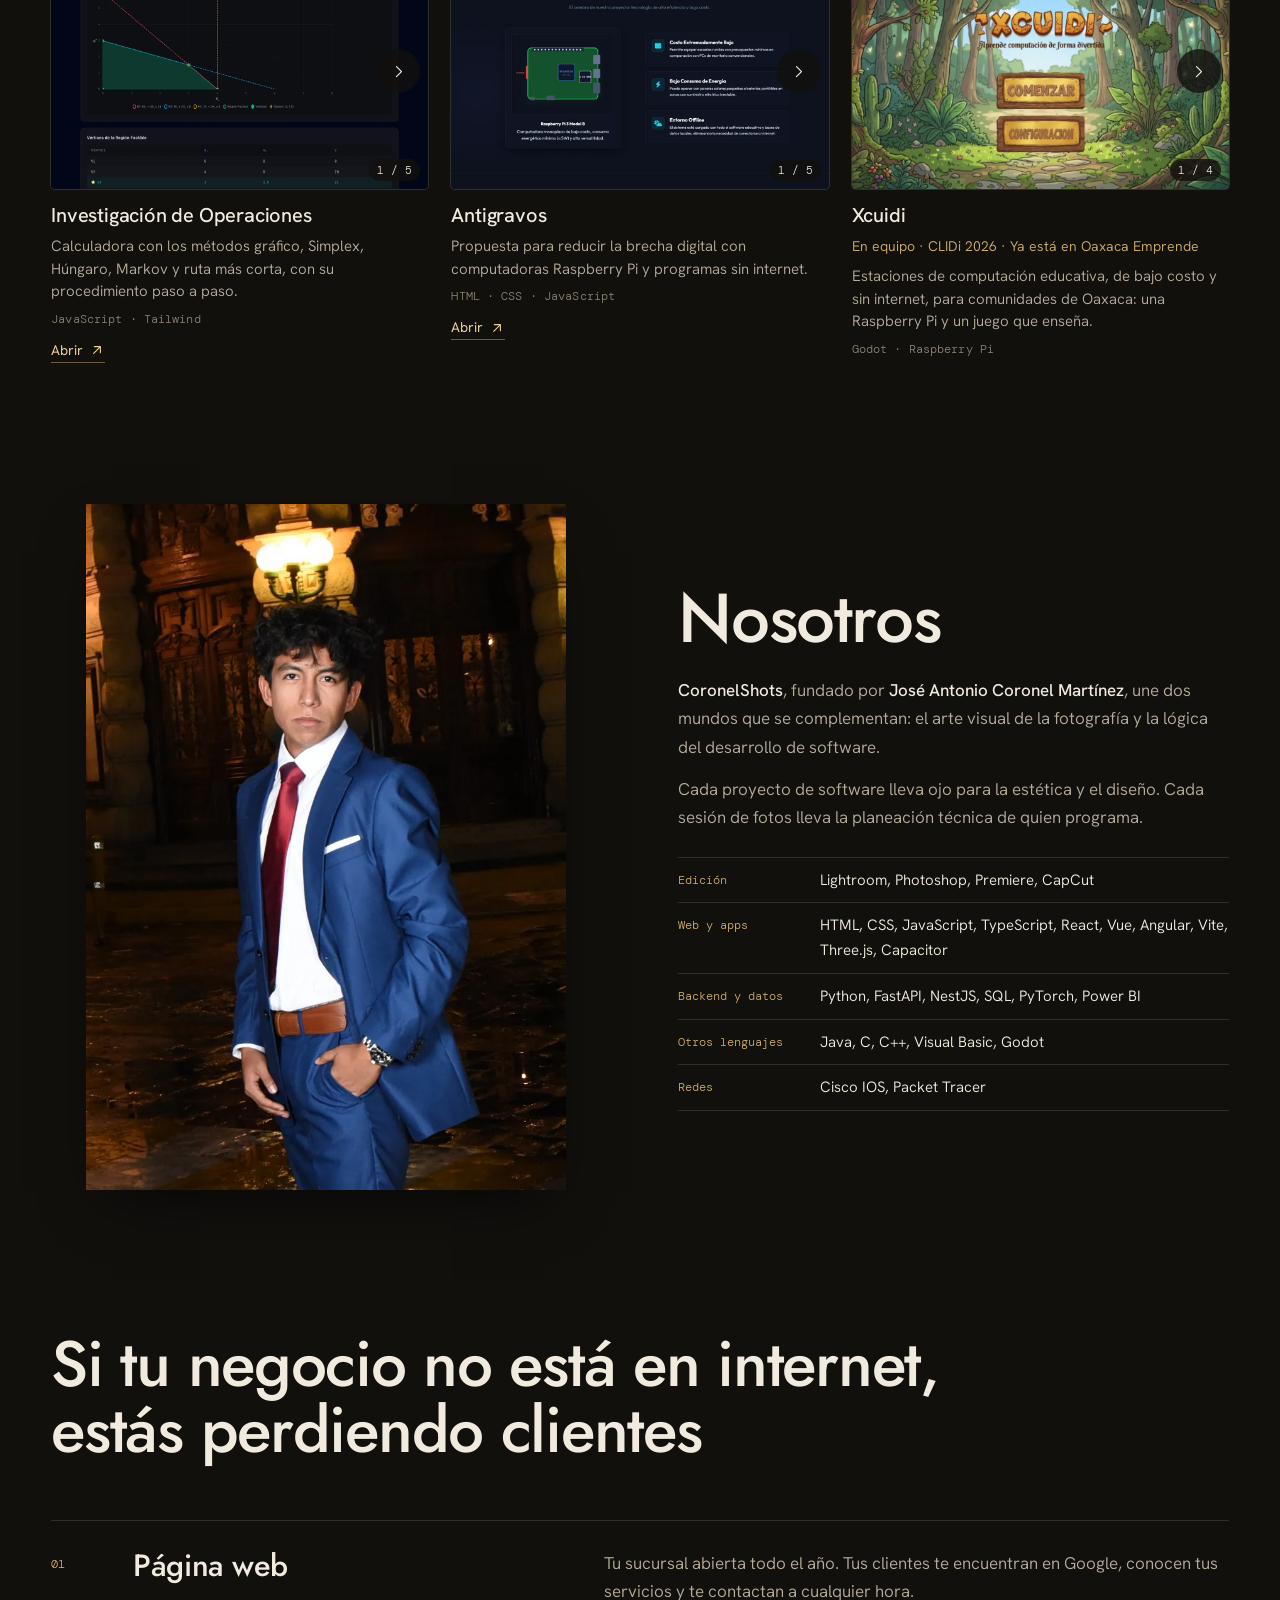
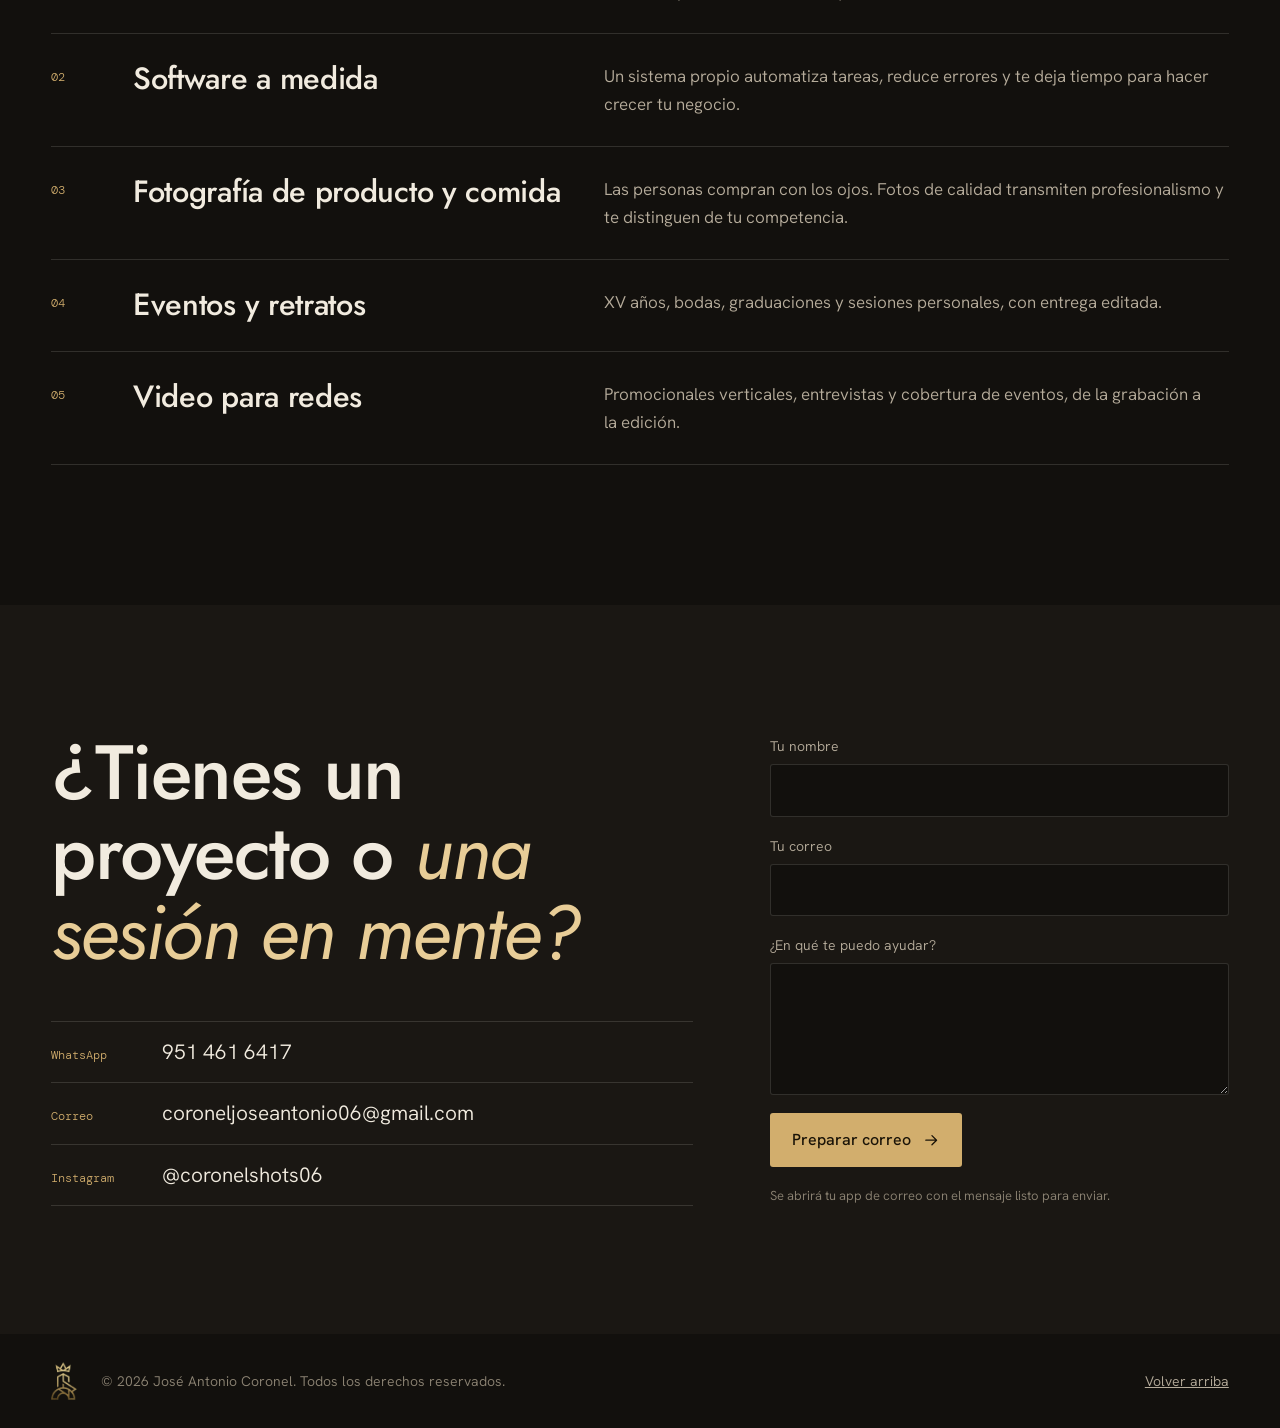
==== commit d52fff29: "Agrega el sistema de cobranza para financieras a Software Co-Authored-By: Claude Opus 5.5 <noreply@a" ====
--- a/index.html
+++ b/index.html
@@ -198,6 +198,23 @@
     </div>
   </article>
 
+  <article class="destacado">
+    <div class="pantalla"><div class="carrusel" data-nombre="Sistema de cobranza para financieras">
+      <div class="carrusel-pista" tabindex="0" role="group" aria-label="Capturas del sistema de cobranza para financieras, desliza para ver más">
+        <img src="img/software/financiera-1.webp" alt="Panel con lo cobrado hoy, lo vencido, la cartera activa y el avance por zona" loading="lazy" width="1440" height="900">
+        <img src="img/software/financiera-2.webp" alt="Lista de cobranza del día agrupada por zona y cobrador" loading="lazy" width="1440" height="900">
+        <img src="img/software/financiera-3.webp" alt="Asistente de chat que pide confirmación antes de registrar un pago" loading="lazy" width="1440" height="900">
+        <img src="img/software/financiera-4.webp" alt="Corte de caja: lo cobrado, lo entregado y lo que cada cobrador trae en mano" loading="lazy" width="1440" height="900">
+      </div>
+    </div></div>
+    <div class="destacado-texto">
+      <h3>Sistema de cobranza para financieras</h3>
+      <p class="quien">En equipo</p>
+      <p>Para financieras que prestan y cobran en efectivo, en campo. El cobrador avisa por Telegram y el asistente registra el pago solo después de confirmarlo; el panel muestra lo cobrado, lo vencido y la caja de cada sucursal. Las capturas son de una maqueta con datos de prueba.</p>
+      <p class="stack">n8n · PostgreSQL · Telegram · Claude</p>
+    </div>
+  </article>
+
   <div class="rejilla">
     <article class="tarjeta ancha">
       <div class="carrusel" data-nombre="Diosito">
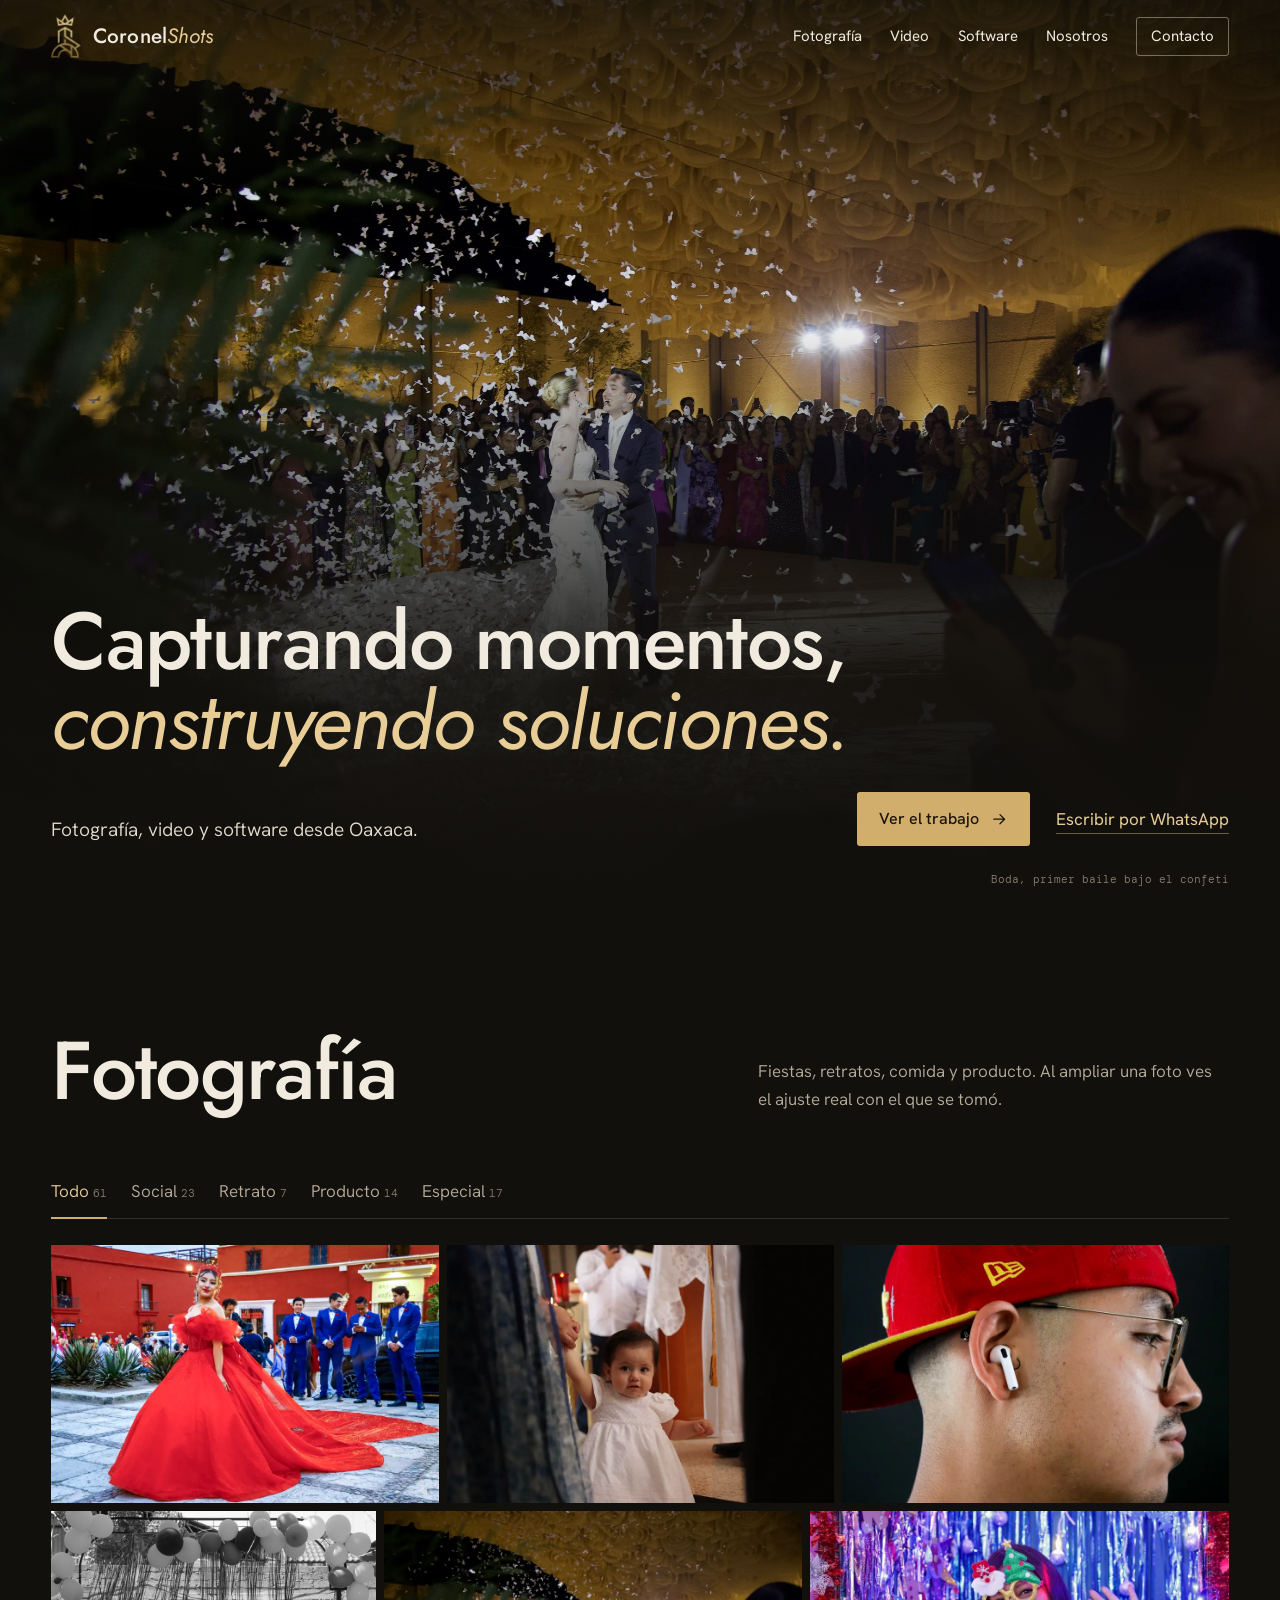
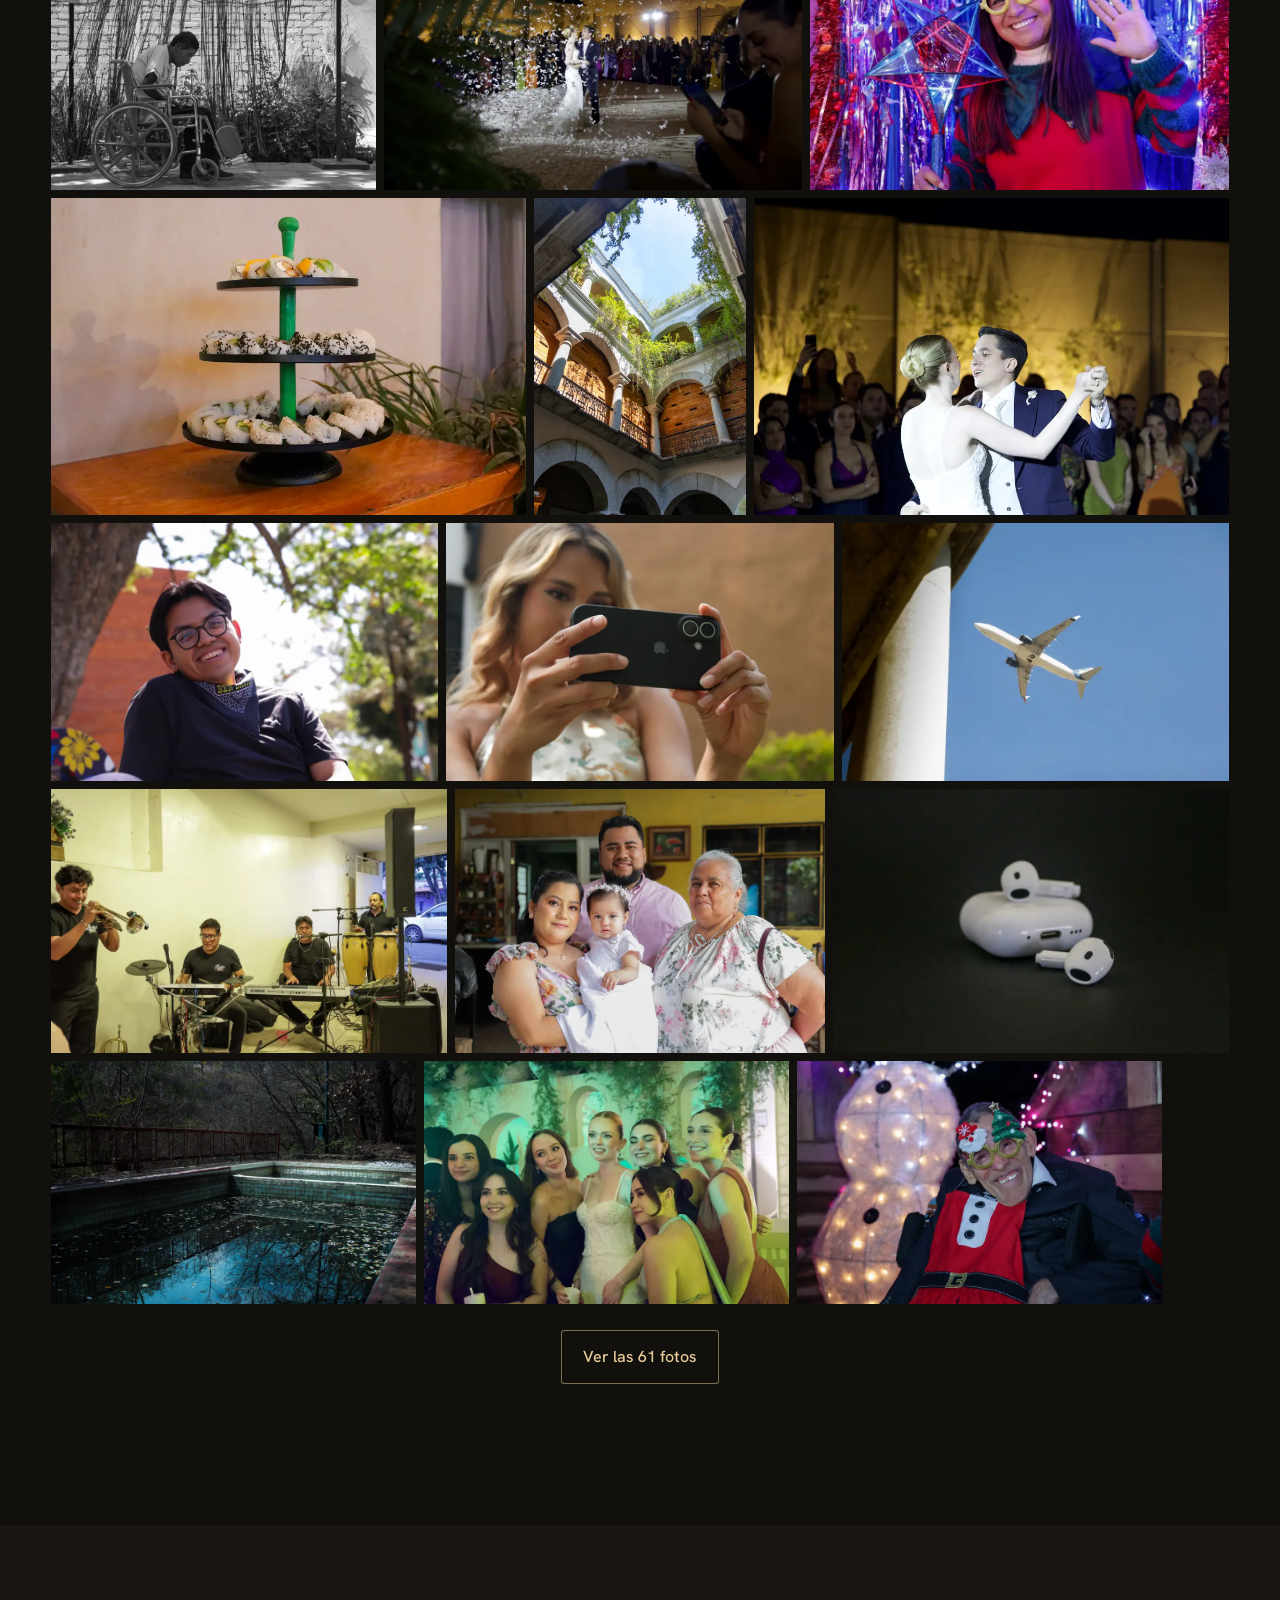
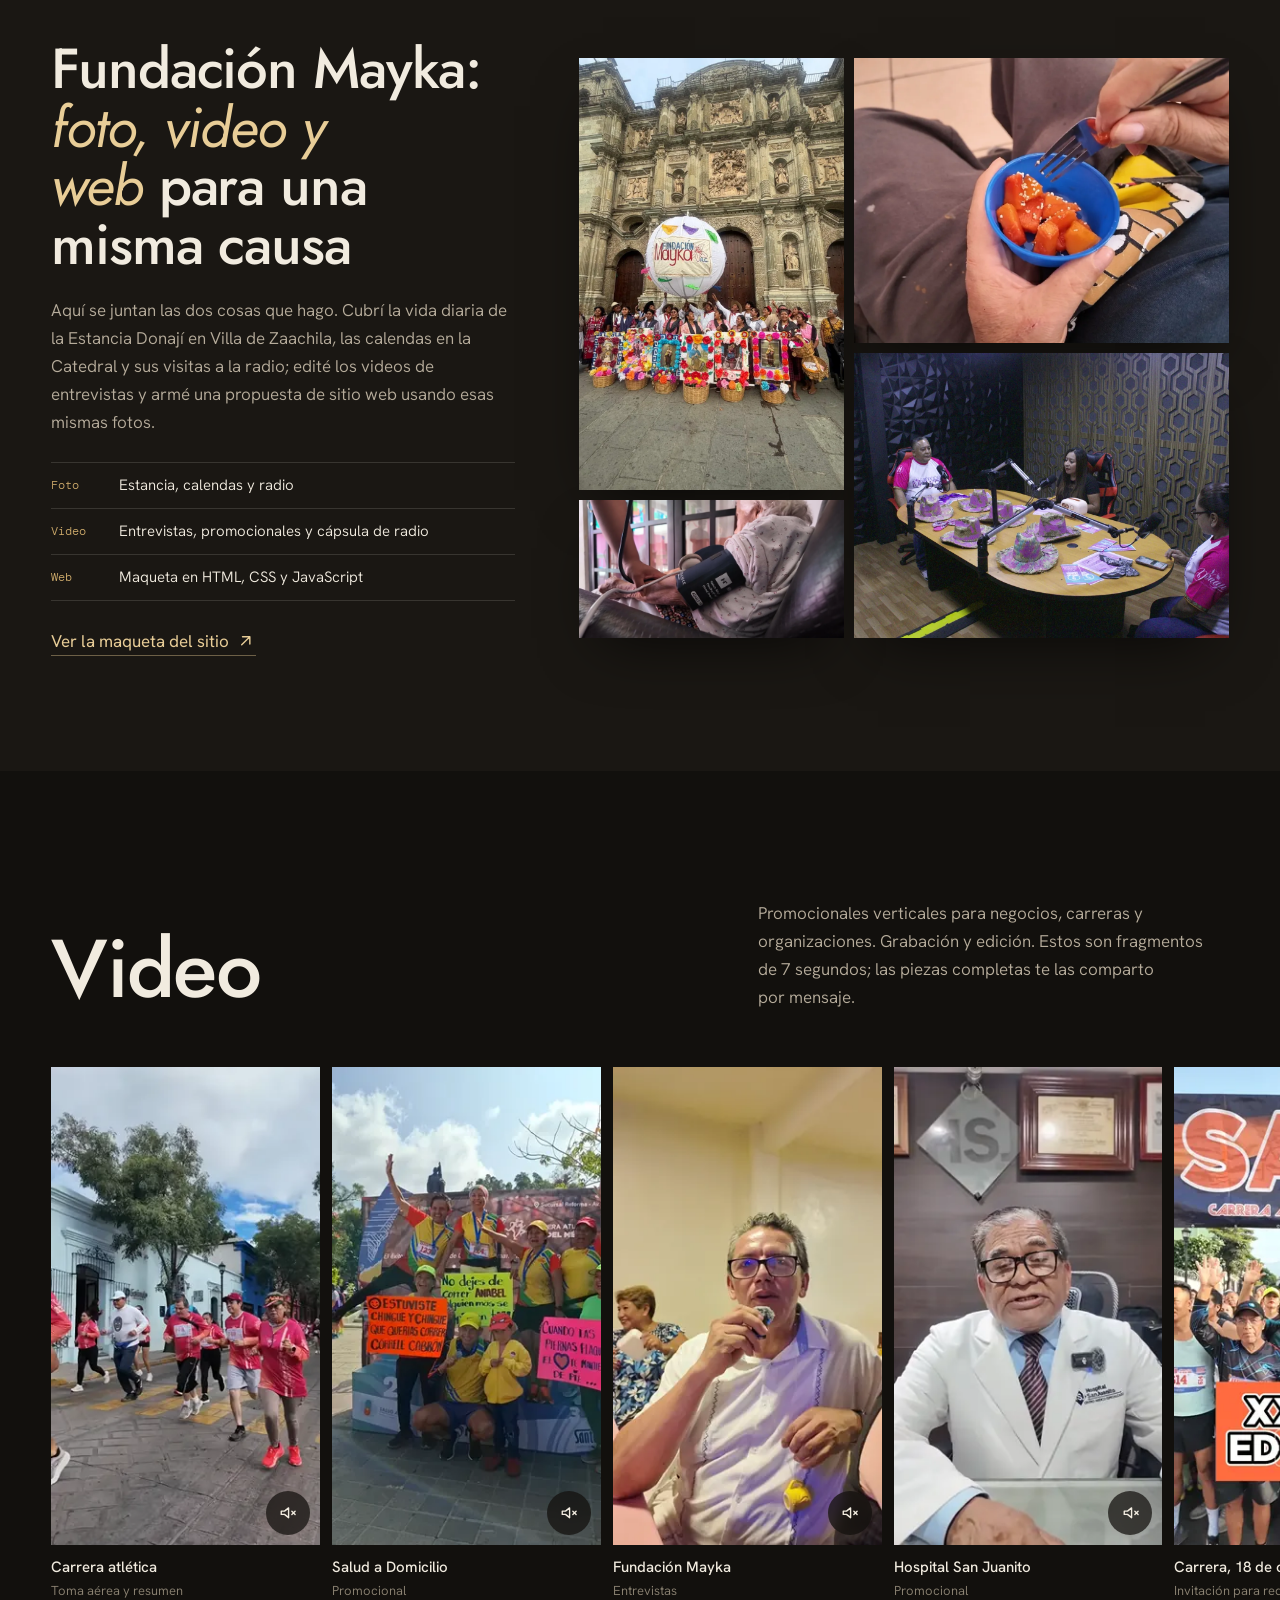
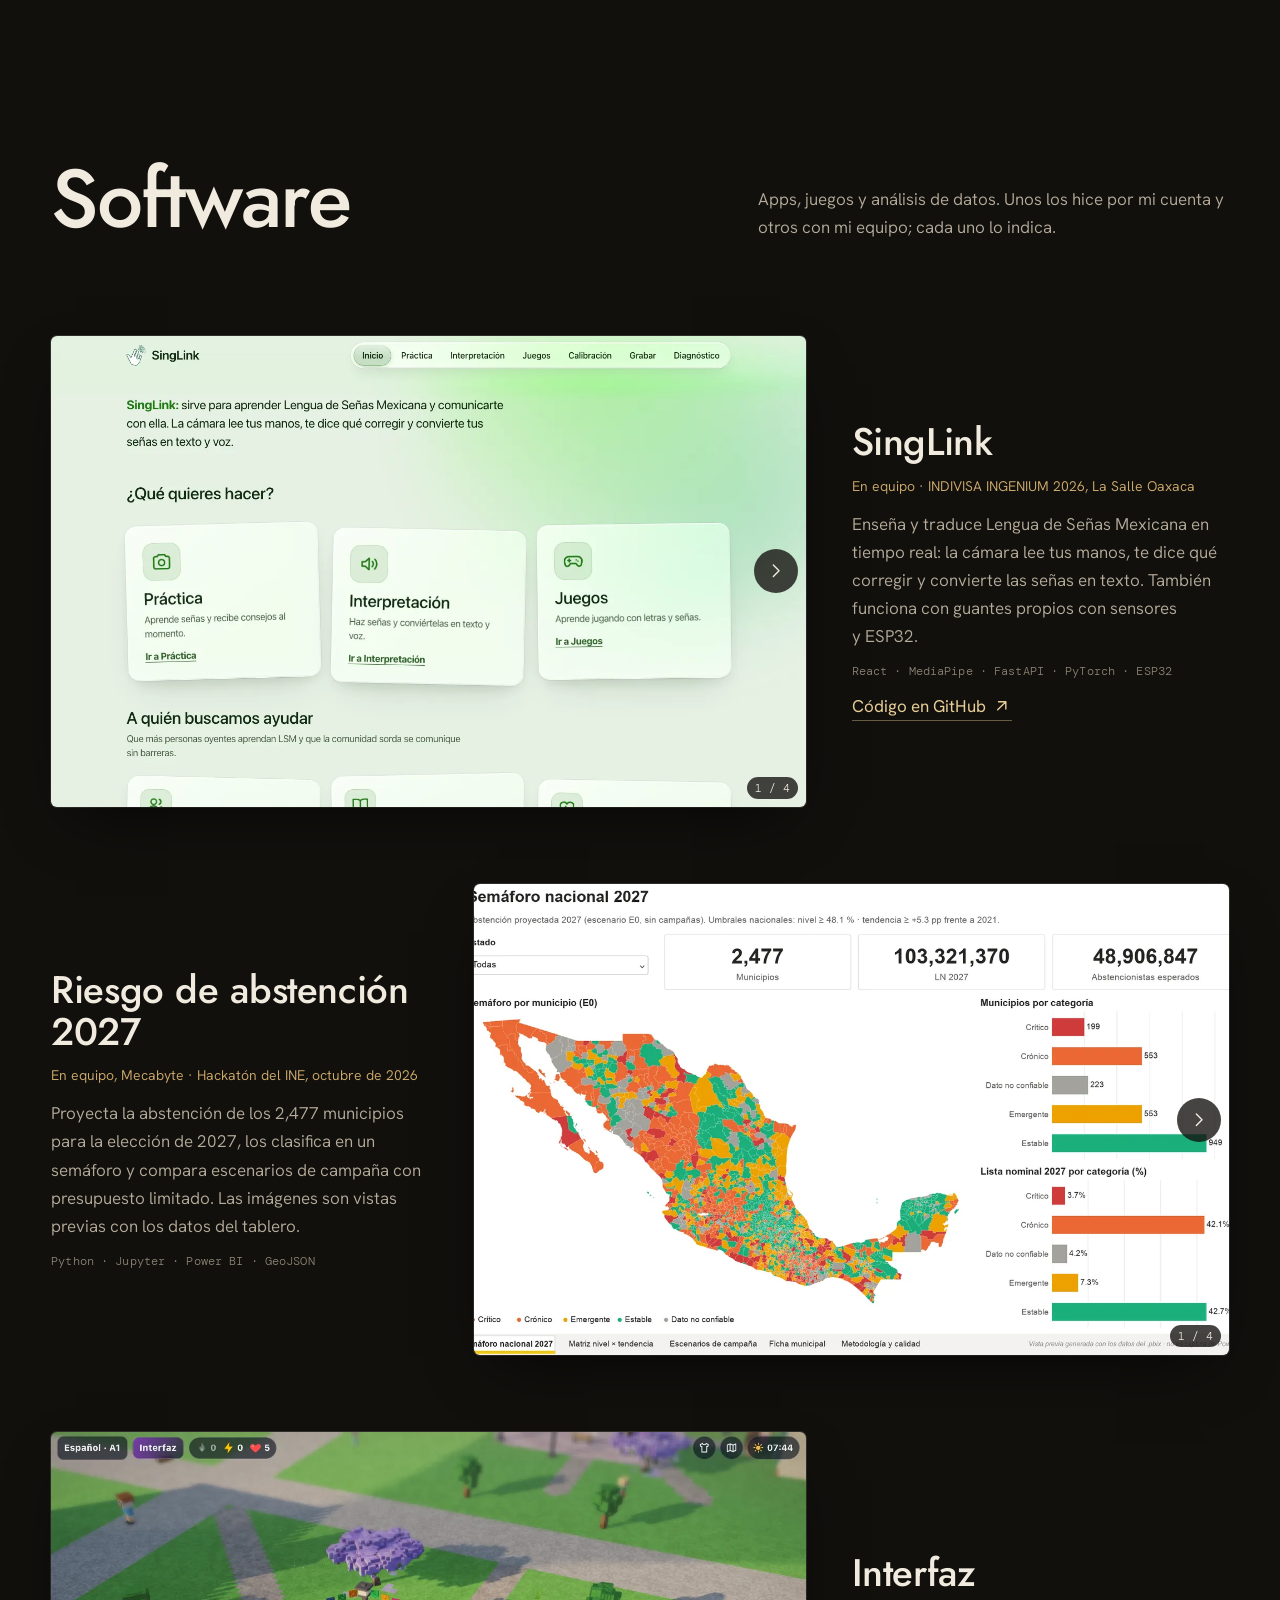
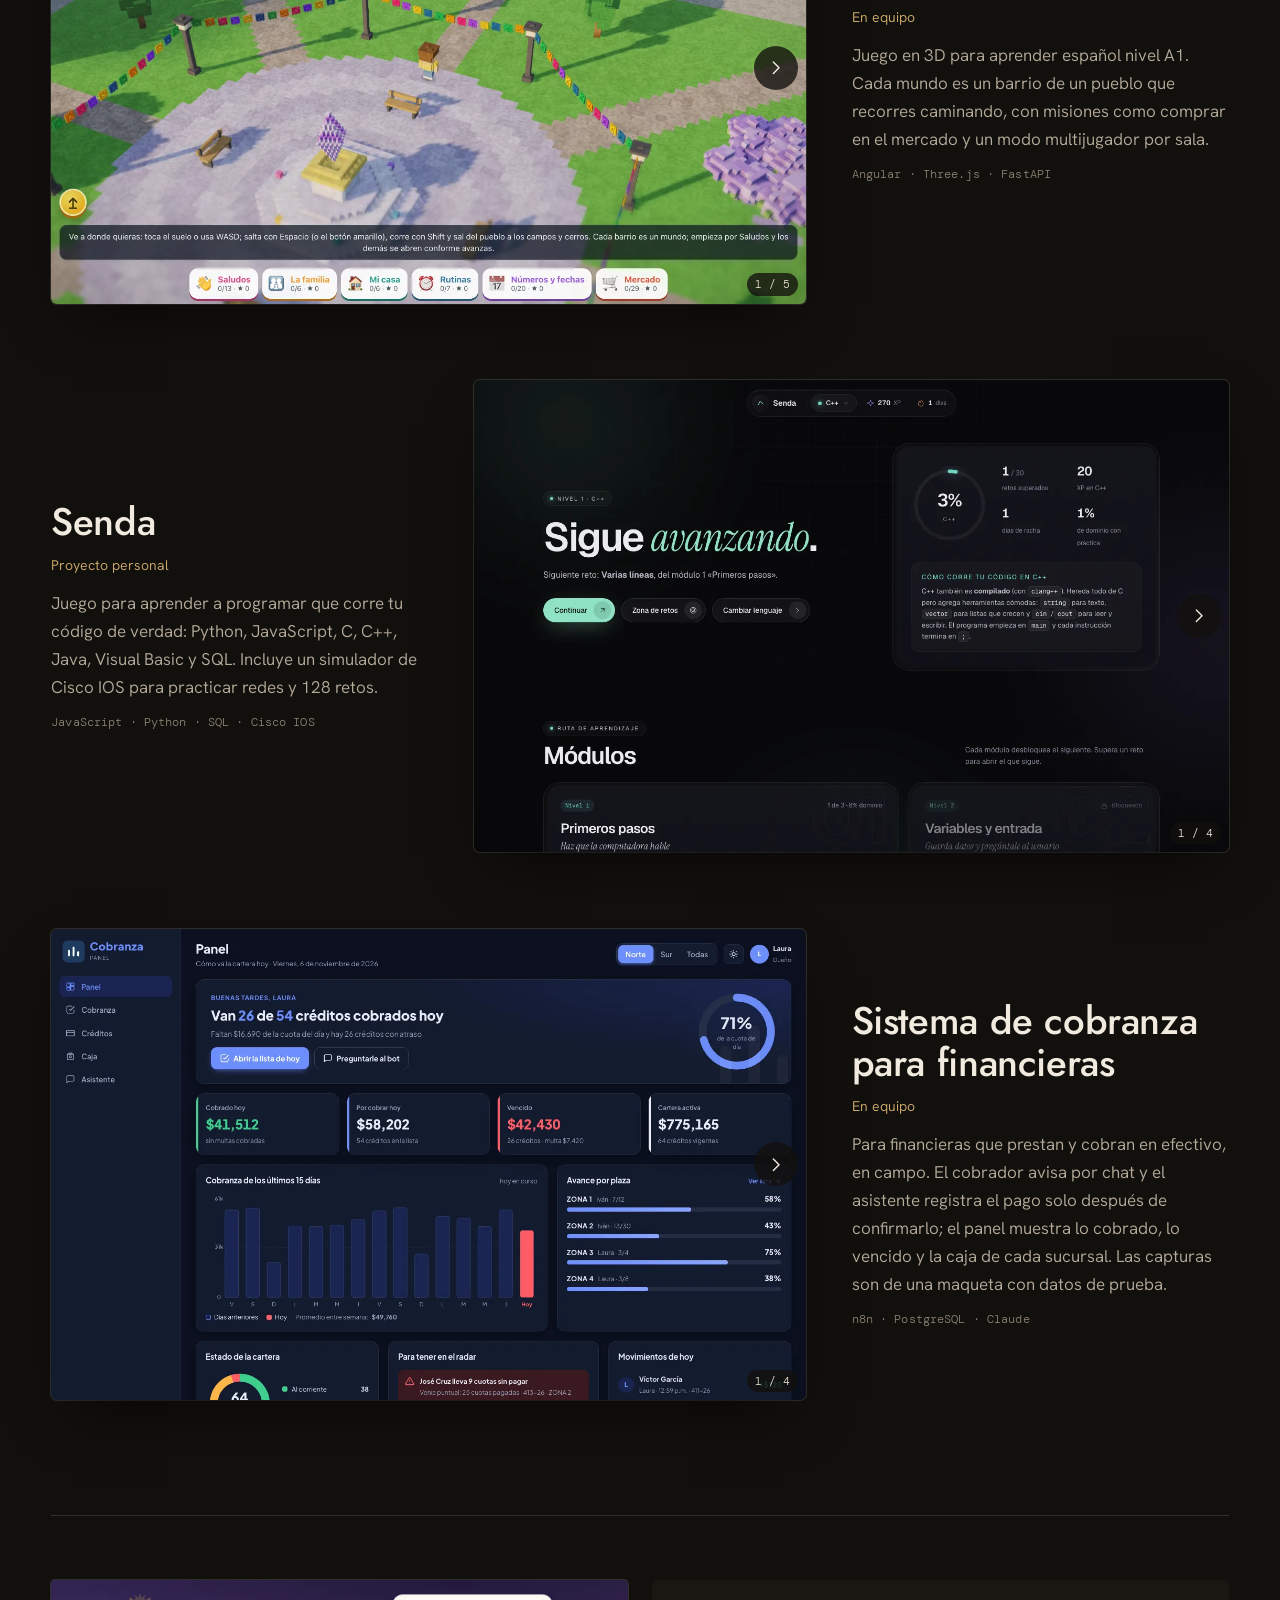
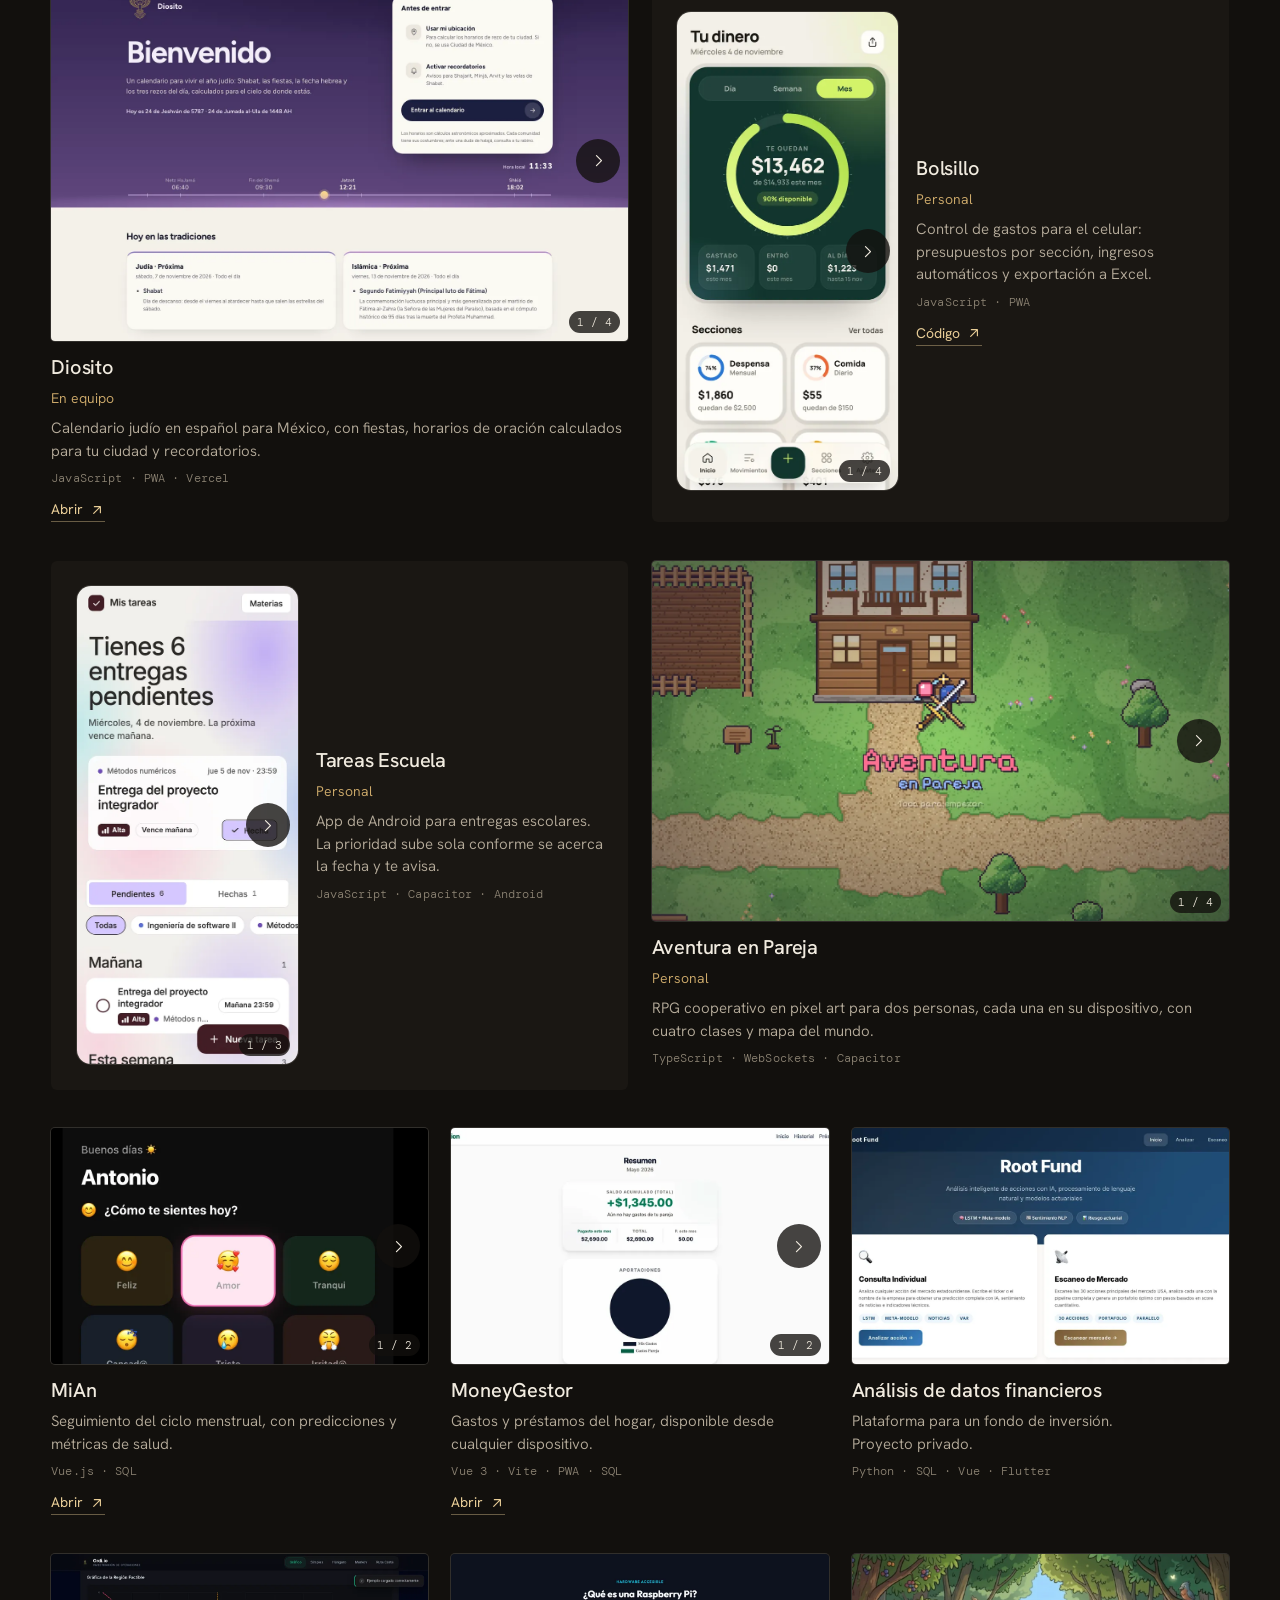
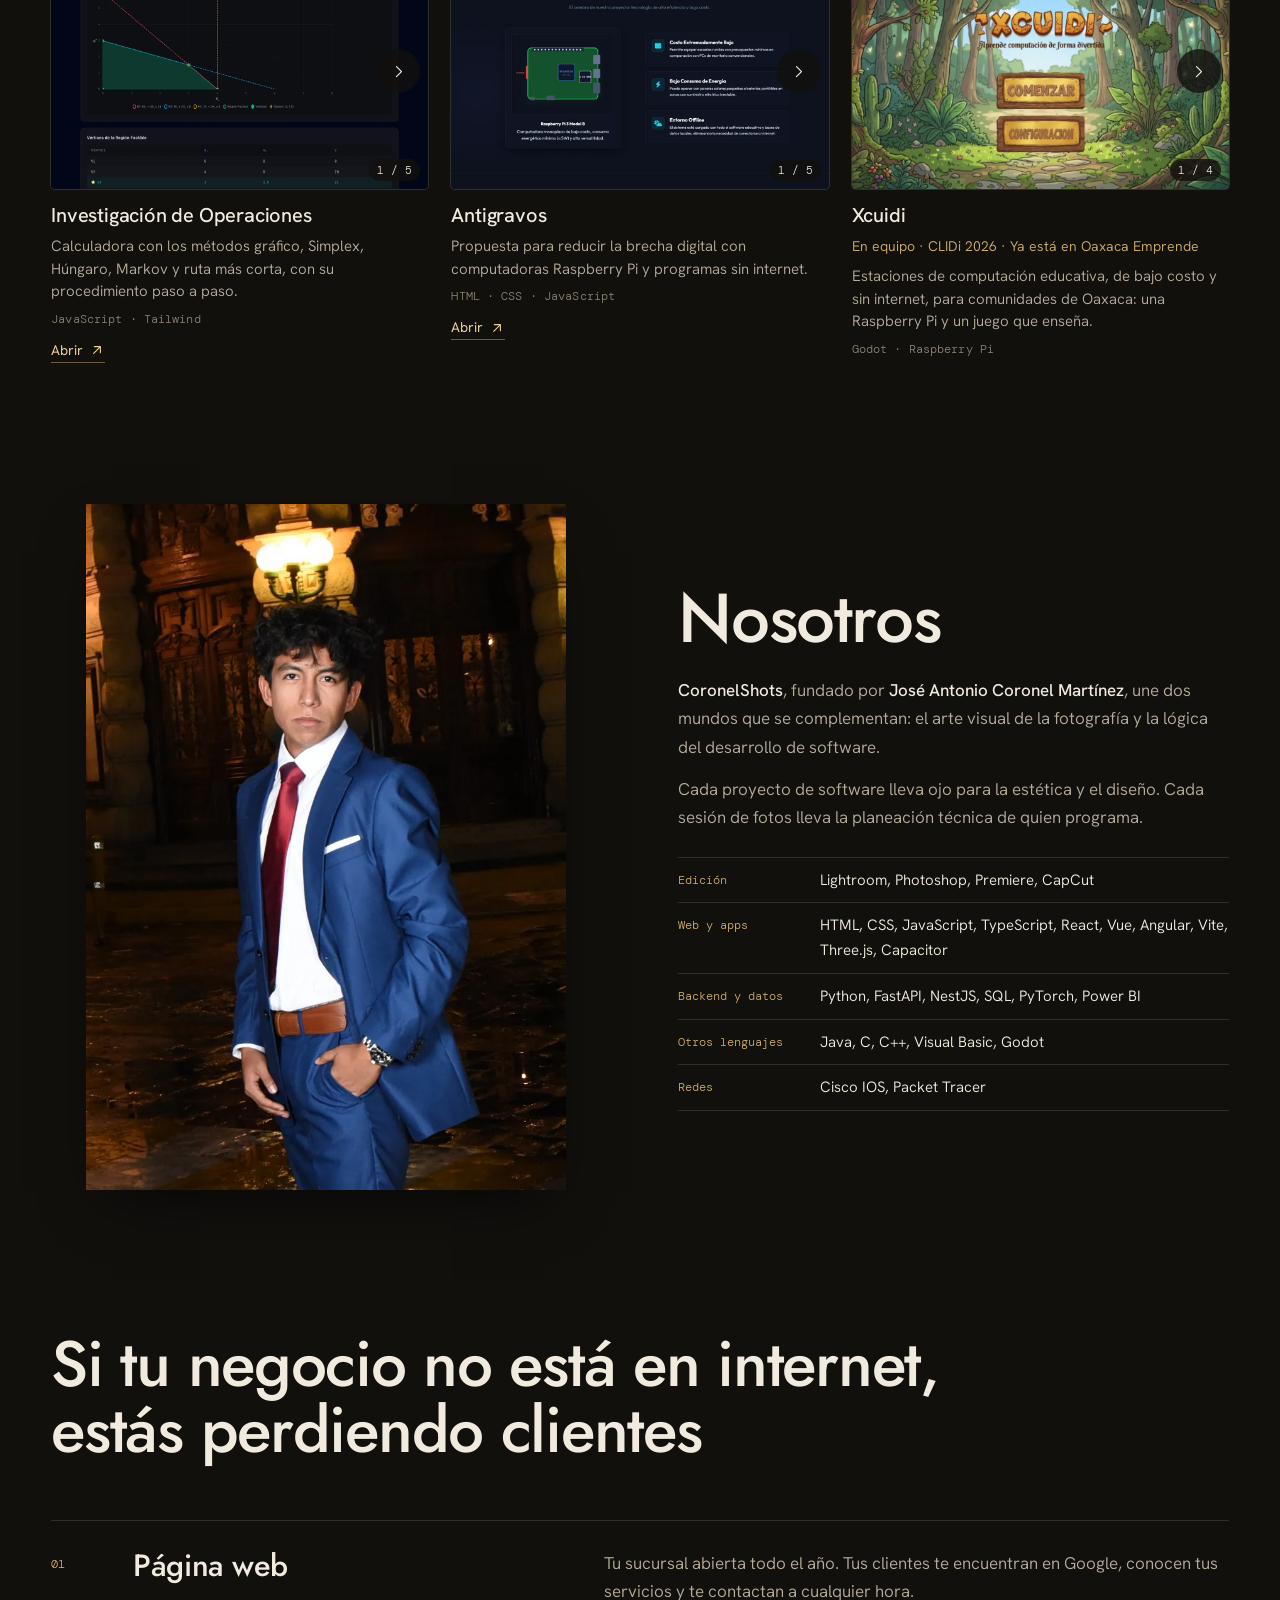
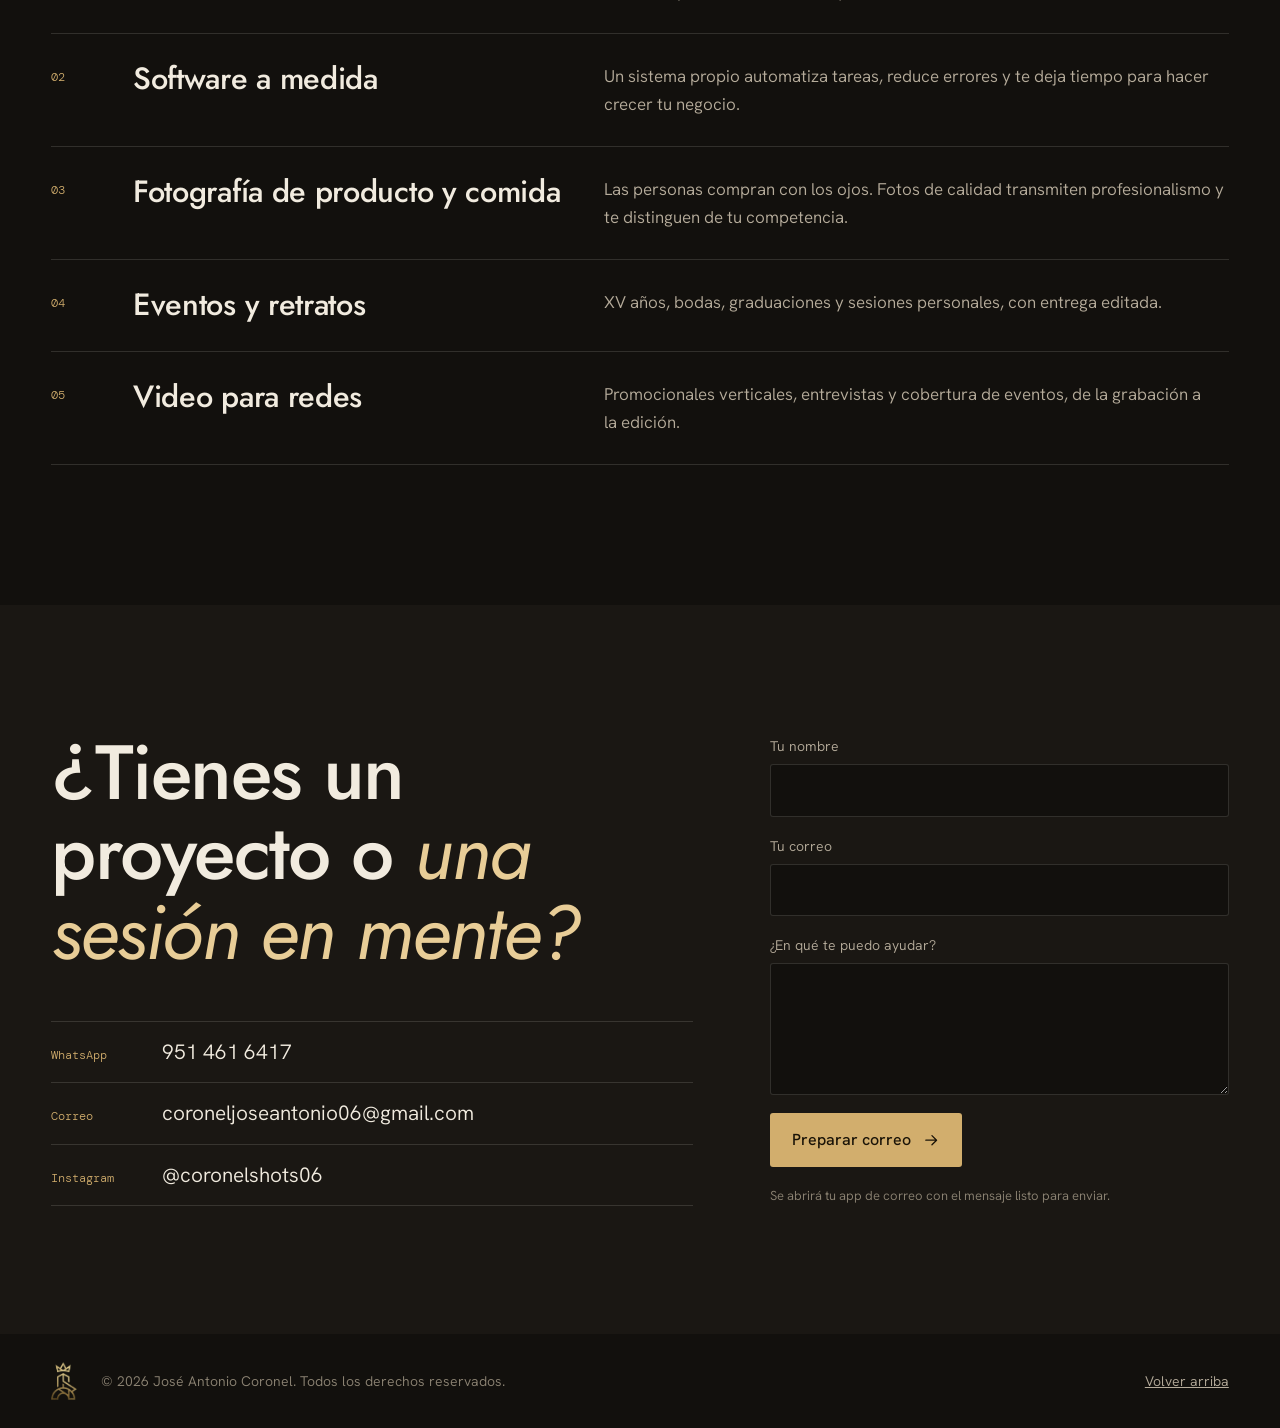
==== commit 40880ff3: "Quita la mención de Telegram del sistema de cobranza Co-Authored-By: Claude Opus 5.5 <noreply@anthro" ====
--- a/index.html
+++ b/index.html
@@ -210,8 +210,8 @@
     <div class="destacado-texto">
       <h3>Sistema de cobranza para financieras</h3>
       <p class="quien">En equipo</p>
-      <p>Para financieras que prestan y cobran en efectivo, en campo. El cobrador avisa por Telegram y el asistente registra el pago solo después de confirmarlo; el panel muestra lo cobrado, lo vencido y la caja de cada sucursal. Las capturas son de una maqueta con datos de prueba.</p>
-      <p class="stack">n8n · PostgreSQL · Telegram · Claude</p>
+      <p>Para financieras que prestan y cobran en efectivo, en campo. El cobrador avisa por chat y el asistente registra el pago solo después de confirmarlo; el panel muestra lo cobrado, lo vencido y la caja de cada sucursal. Las capturas son de una maqueta con datos de prueba.</p>
+      <p class="stack">n8n · PostgreSQL · Claude</p>
     </div>
   </article>
 
